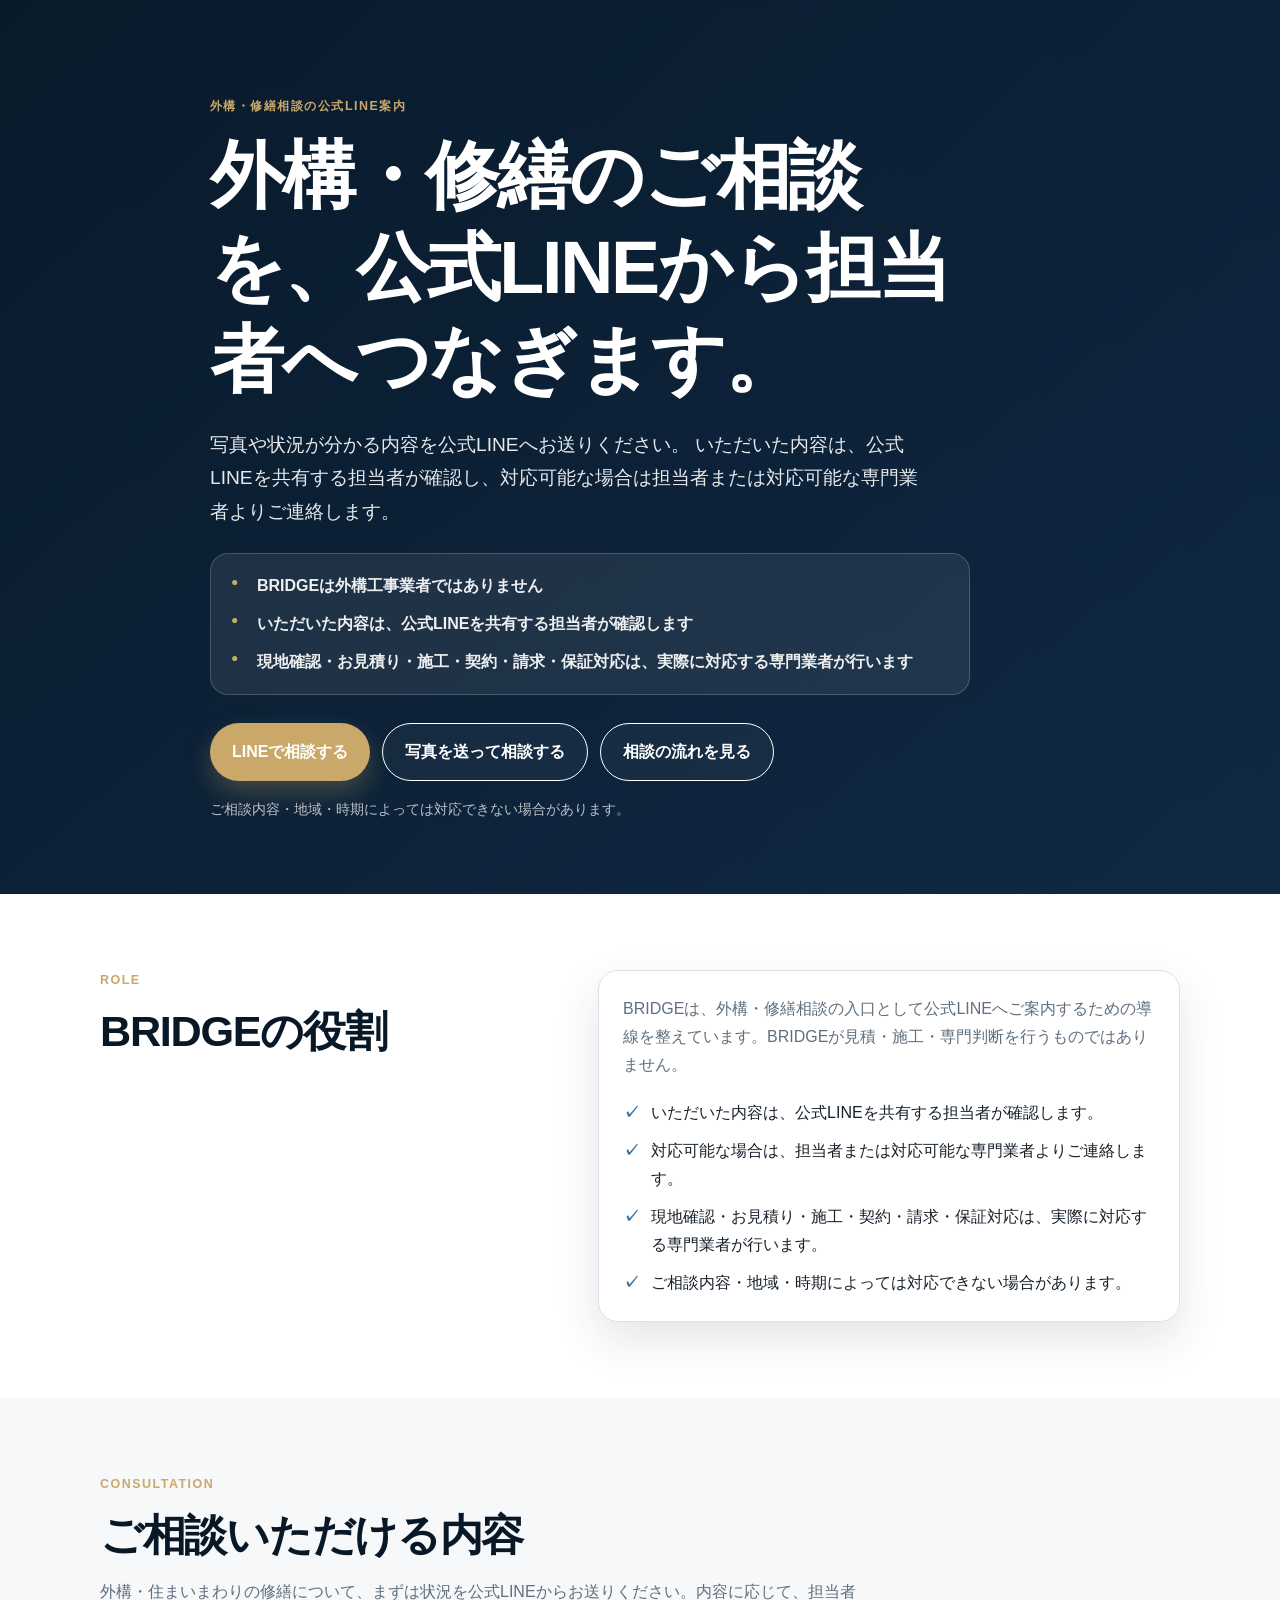
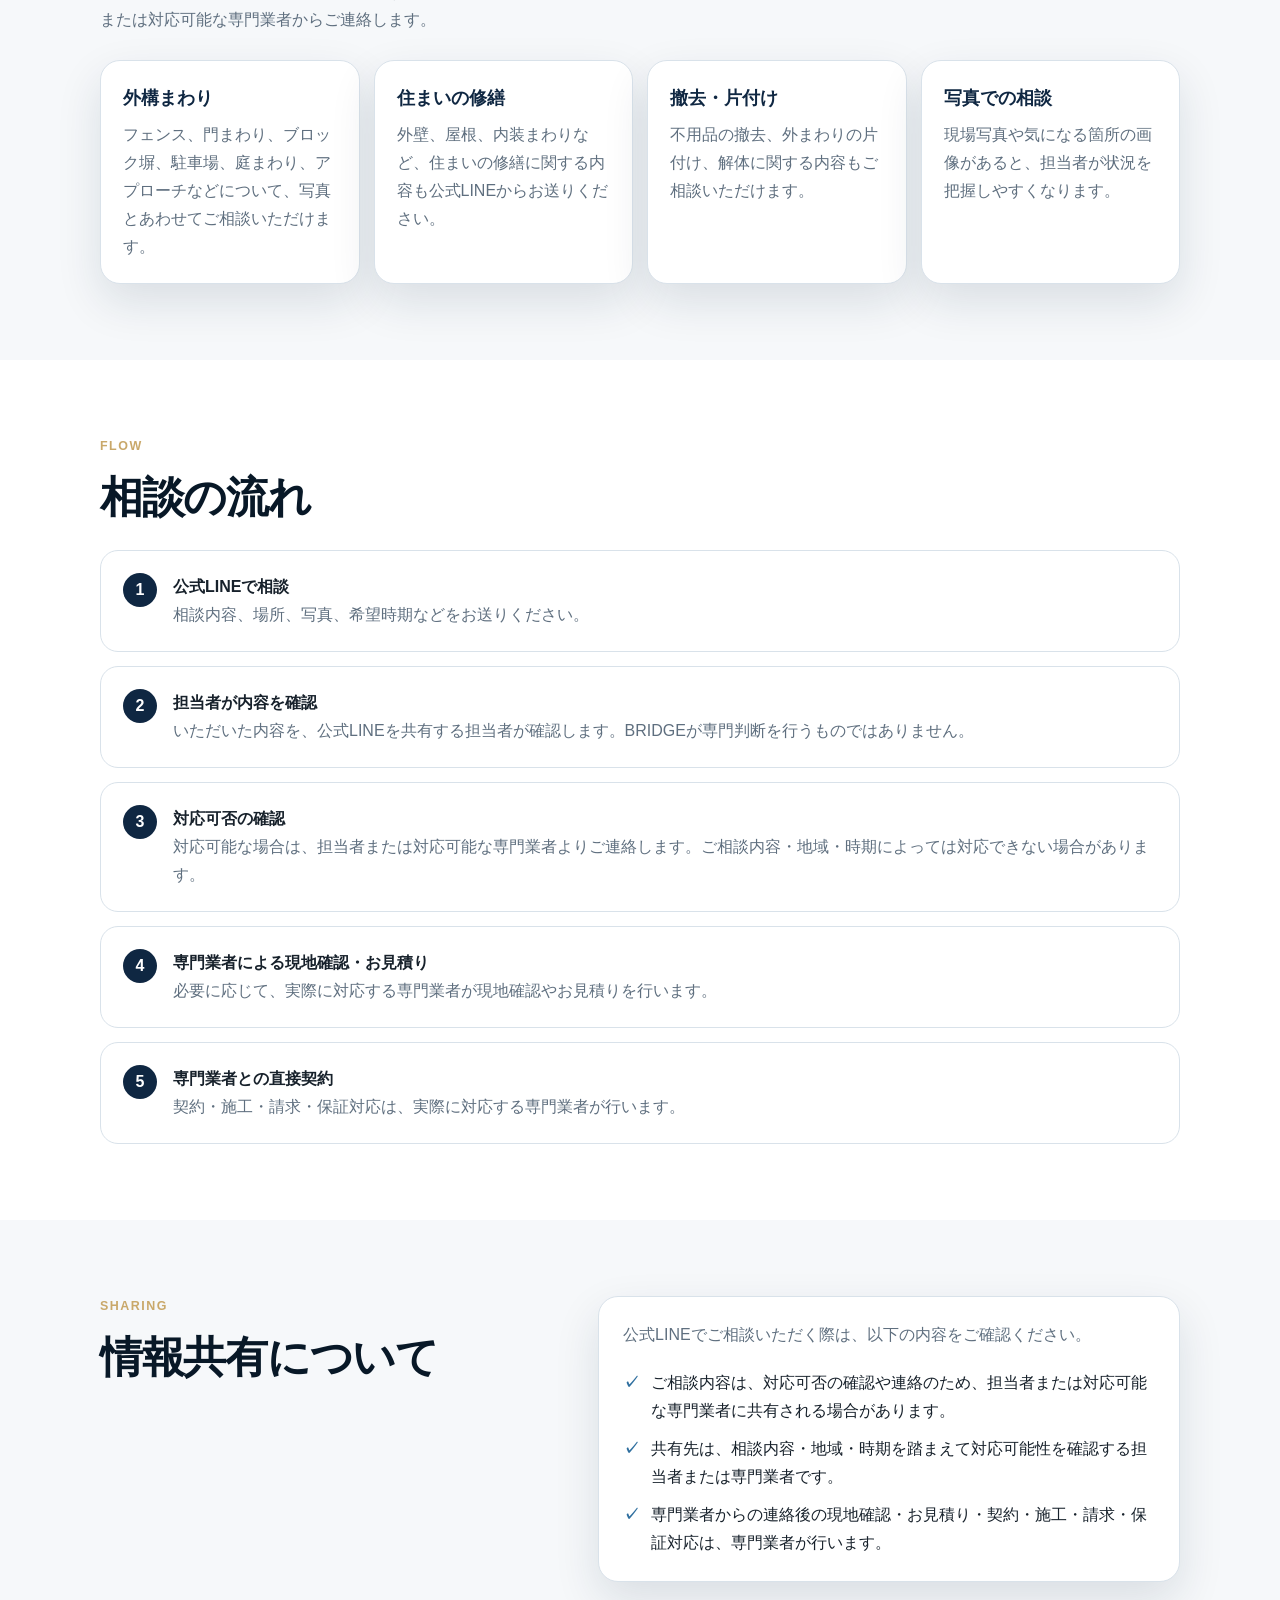
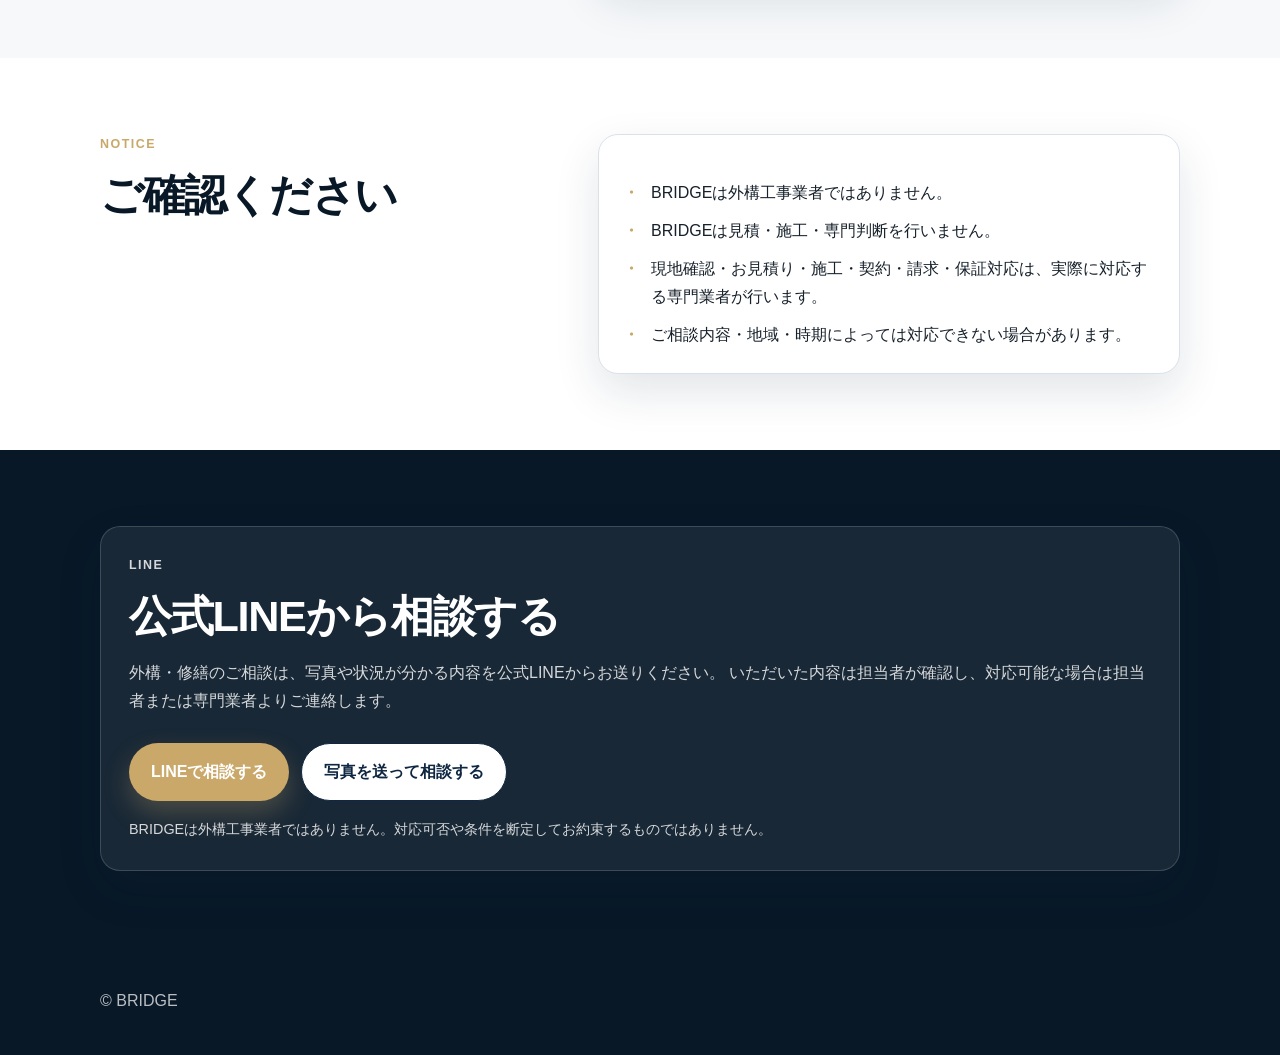
==== products/estimate-front/index.html @ c2fad762 "Revise estimate front LP copy for LINE handoff" ====
<!doctype html>
<html lang="ja">
  <head>
    <meta charset="UTF-8" />
    <meta name="viewport" content="width=device-width, initial-scale=1.0" />
    <title>BRIDGE 外構・修繕相談 公式LINE案内</title>
    <meta
      name="description"
      content="株式会社BRIDGEの外構・修繕相談の公式LINE案内ページ。BRIDGEは外構工事業者ではなく、いただいた内容は公式LINEを共有する担当者が確認し、対応可能な場合は担当者または専門業者よりご連絡します。"
    />
    <link rel="stylesheet" href="./style.css" />
  </head>
  <body class="ef-page">
    <header class="ef-hero" id="top">
      <div class="ef-container ef-hero__inner">
        <p class="ef-eyebrow">外構・修繕相談の公式LINE案内</p>
        <h1>外構・修繕のご相談を、公式LINEから担当者へつなぎます。</h1>
        <p class="ef-lead">
          写真や状況が分かる内容を公式LINEへお送りください。
          いただいた内容は、公式LINEを共有する担当者が確認し、対応可能な場合は担当者または対応可能な専門業者よりご連絡します。
        </p>
        <ul class="ef-hero-list" aria-label="外構・修繕相談のご案内">
          <li>BRIDGEは外構工事業者ではありません</li>
          <li>いただいた内容は、公式LINEを共有する担当者が確認します</li>
          <li>現地確認・お見積り・施工・契約・請求・保証対応は、実際に対応する専門業者が行います</li>
        </ul>
        <div class="ef-actions">
          <a
            class="ef-button ef-button--primary"
            href="https://lin.ee/7N4lIHF"
            target="_blank"
            rel="noopener"
          >
            LINEで相談する
          </a>
          <a
            class="ef-button ef-button--ghost"
            href="https://lin.ee/7N4lIHF"
            target="_blank"
            rel="noopener"
          >
            写真を送って相談する
          </a>
          <a class="ef-button ef-button--ghost" href="#flow">相談の流れを見る</a>
        </div>
        <p class="ef-note">ご相談内容・地域・時期によっては対応できない場合があります。</p>
      </div>
    </header>

    <main>
      <section class="ef-section" id="role">
        <div class="ef-container ef-split">
          <div>
            <p class="ef-section-label">ROLE</p>
            <h2>BRIDGEの役割</h2>
          </div>
          <div class="ef-panel">
            <p>BRIDGEは、外構・修繕相談の入口として公式LINEへご案内するための導線を整えています。BRIDGEが見積・施工・専門判断を行うものではありません。</p>
            <ul class="ef-check-list">
              <li>いただいた内容は、公式LINEを共有する担当者が確認します。</li>
              <li>対応可能な場合は、担当者または対応可能な専門業者よりご連絡します。</li>
              <li>現地確認・お見積り・施工・契約・請求・保証対応は、実際に対応する専門業者が行います。</li>
              <li>ご相談内容・地域・時期によっては対応できない場合があります。</li>
            </ul>
          </div>
        </div>
      </section>

      <section class="ef-section ef-section--issue" id="consultation">
        <div class="ef-container">
          <p class="ef-section-label">CONSULTATION</p>
          <h2>ご相談いただける内容</h2>
          <p class="ef-section-lead">外構・住まいまわりの修繕について、まずは状況を公式LINEからお送りください。内容に応じて、担当者または対応可能な専門業者からご連絡します。</p>
          <div class="ef-card-grid ef-card-grid--dense">
            <article class="ef-card">
              <h3>外構まわり</h3>
              <p>フェンス、門まわり、ブロック塀、駐車場、庭まわり、アプローチなどについて、写真とあわせてご相談いただけます。</p>
            </article>
            <article class="ef-card">
              <h3>住まいの修繕</h3>
              <p>外壁、屋根、内装まわりなど、住まいの修繕に関する内容も公式LINEからお送りください。</p>
            </article>
            <article class="ef-card">
              <h3>撤去・片付け</h3>
              <p>不用品の撤去、外まわりの片付け、解体に関する内容もご相談いただけます。</p>
            </article>
            <article class="ef-card">
              <h3>写真での相談</h3>
              <p>現場写真や気になる箇所の画像があると、担当者が状況を把握しやすくなります。</p>
            </article>
          </div>
        </div>
      </section>

      <section class="ef-section" id="flow">
        <div class="ef-container">
          <p class="ef-section-label">FLOW</p>
          <h2>相談の流れ</h2>
          <ol class="ef-steps">
            <li>
              <strong>公式LINEで相談</strong>
              <span>相談内容、場所、写真、希望時期などをお送りください。</span>
            </li>
            <li>
              <strong>担当者が内容を確認</strong>
              <span>いただいた内容を、公式LINEを共有する担当者が確認します。BRIDGEが専門判断を行うものではありません。</span>
            </li>
            <li>
              <strong>対応可否の確認</strong>
              <span>対応可能な場合は、担当者または対応可能な専門業者よりご連絡します。ご相談内容・地域・時期によっては対応できない場合があります。</span>
            </li>
            <li>
              <strong>専門業者による現地確認・お見積り</strong>
              <span>必要に応じて、実際に対応する専門業者が現地確認やお見積りを行います。</span>
            </li>
            <li>
              <strong>専門業者との直接契約</strong>
              <span>契約・施工・請求・保証対応は、実際に対応する専門業者が行います。</span>
            </li>
          </ol>
        </div>
      </section>

      <section class="ef-section ef-section--muted" id="consent">
        <div class="ef-container ef-split">
          <div>
            <p class="ef-section-label">SHARING</p>
            <h2>情報共有について</h2>
          </div>
          <div class="ef-panel">
            <p>公式LINEでご相談いただく際は、以下の内容をご確認ください。</p>
            <ul class="ef-check-list">
              <li>ご相談内容は、対応可否の確認や連絡のため、担当者または対応可能な専門業者に共有される場合があります。</li>
              <li>共有先は、相談内容・地域・時期を踏まえて対応可能性を確認する担当者または専門業者です。</li>
              <li>専門業者からの連絡後の現地確認・お見積り・契約・施工・請求・保証対応は、専門業者が行います。</li>
            </ul>
          </div>
        </div>
      </section>

      <section class="ef-section" id="notice">
        <div class="ef-container ef-split">
          <div>
            <p class="ef-section-label">NOTICE</p>
            <h2>ご確認ください</h2>
          </div>
          <div class="ef-panel">
            <ul class="ef-check-list ef-check-list--plain">
              <li>BRIDGEは外構工事業者ではありません。</li>
              <li>BRIDGEは見積・施工・専門判断を行いません。</li>
              <li>現地確認・お見積り・施工・契約・請求・保証対応は、実際に対応する専門業者が行います。</li>
              <li>ご相談内容・地域・時期によっては対応できない場合があります。</li>
            </ul>
          </div>
        </div>
      </section>

      <section class="ef-section ef-section--cta" id="line">
        <div class="ef-container ef-cta-box">
          <p class="ef-section-label">LINE</p>
          <h2>公式LINEから相談する</h2>
          <p>
            外構・修繕のご相談は、写真や状況が分かる内容を公式LINEからお送りください。
            いただいた内容は担当者が確認し、対応可能な場合は担当者または専門業者よりご連絡します。
          </p>
          <div class="ef-actions">
            <a
              class="ef-button ef-button--primary"
              href="https://lin.ee/7N4lIHF"
              target="_blank"
              rel="noopener"
            >
              LINEで相談する
            </a>
            <a
              class="ef-button ef-button--ghost"
              href="https://lin.ee/7N4lIHF"
              target="_blank"
              rel="noopener"
            >
              写真を送って相談する
            </a>
          </div>
          <p class="ef-note">BRIDGEは外構工事業者ではありません。対応可否や条件を断定してお約束するものではありません。</p>
        </div>
      </section>
    </main>

    <footer class="ef-footer">
      <div class="ef-container">
        <p>© BRIDGE</p>
      </div>
    </footer>
  </body>
</html>
---- products/estimate-front/style.css ----
:root {
  --ef-navy: #0f2742;
  --ef-navy-deep: #081827;
  --ef-blue: #2f6f9f;
  --ef-sand: #c9a86a;
  --ef-white: #ffffff;
  --ef-gray-50: #f6f8fa;
  --ef-gray-100: #eef2f5;
  --ef-gray-600: #5f6f7f;
  --ef-gray-900: #17212b;
  --ef-border: #d9e2ea;
  --ef-shadow: 0 18px 45px rgba(15, 39, 66, 0.12);
}

* {
  box-sizing: border-box;
}

body.ef-page {
  margin: 0;
  background: var(--ef-white);
  color: var(--ef-gray-900);
  font-family: -apple-system, BlinkMacSystemFont, "Segoe UI", "Noto Sans JP", sans-serif;
  line-height: 1.75;
}

.ef-page a {
  color: inherit;
}

.ef-container {
  width: min(100% - 32px, 1080px);
  margin: 0 auto;
}

.ef-hero {
  background:
    linear-gradient(135deg, rgba(8, 24, 39, 0.92), rgba(15, 39, 66, 0.82)),
    linear-gradient(45deg, #17385a, #0f2742);
  color: var(--ef-white);
  padding: 64px 0 48px;
}

.ef-hero__inner {
  max-width: 860px;
}

.ef-eyebrow,
.ef-section-label {
  margin: 0 0 12px;
  color: var(--ef-sand);
  font-size: 0.78rem;
  font-weight: 800;
  letter-spacing: 0.12em;
  text-transform: uppercase;
}

.ef-hero h1,
.ef-section h2 {
  margin: 0;
  line-height: 1.25;
  letter-spacing: -0.03em;
}

.ef-hero h1 {
  max-width: 760px;
  font-size: clamp(2rem, 10vw, 4.6rem);
}

.ef-lead {
  max-width: 720px;
  margin: 22px 0 0;
  color: rgba(255, 255, 255, 0.9);
  font-size: clamp(1rem, 4vw, 1.2rem);
}

.ef-actions {
  display: flex;
  flex-direction: column;
  gap: 12px;
  margin-top: 28px;
}

.ef-button {
  display: inline-flex;
  align-items: center;
  justify-content: center;
  min-height: 52px;
  padding: 14px 22px;
  border-radius: 999px;
  font-weight: 800;
  text-decoration: none;
  transition: transform 0.2s ease, box-shadow 0.2s ease, background 0.2s ease;
}

.ef-button:hover {
  transform: translateY(-1px);
}

.ef-button--primary {
  background: var(--ef-sand);
  color: var(--ef-navy-deep);
  box-shadow: 0 12px 26px rgba(201, 168, 106, 0.28);
}

.ef-button--ghost {
  border: 1px solid currentColor;
  background: rgba(255, 255, 255, 0.04);
  color: var(--ef-white);
}

.ef-section .ef-button--ghost,
.ef-contact .ef-button--ghost {
  color: var(--ef-navy);
  background: var(--ef-white);
}

.ef-note {
  margin: 16px 0 0;
  color: var(--ef-gray-600);
  font-size: 0.9rem;
}

.ef-hero .ef-note {
  color: rgba(255, 255, 255, 0.72);
}

.ef-section {
  padding: 56px 0;
}

.ef-section--muted,
.ef-section--issue {
  background: var(--ef-gray-50);
}

.ef-section h2 {
  color: var(--ef-navy-deep);
  font-size: clamp(1.65rem, 7vw, 2.7rem);
}

.ef-card-grid,
.ef-feature-grid {
  display: grid;
  grid-template-columns: 1fr;
  gap: 14px;
  margin-top: 26px;
}

.ef-card,
.ef-feature,
.ef-panel,
.ef-cta-box,
.ef-contact {
  border: 1px solid var(--ef-border);
  border-radius: 20px;
  background: var(--ef-white);
  box-shadow: var(--ef-shadow);
}

.ef-card,
.ef-feature {
  padding: 22px;
}

.ef-card h3,
.ef-feature h3 {
  margin: 0 0 8px;
  color: var(--ef-navy);
  font-size: 1.1rem;
}

.ef-card p,
.ef-feature p,
.ef-panel p {
  margin: 0;
  color: var(--ef-gray-600);
}

.ef-split {
  display: grid;
  grid-template-columns: 1fr;
  gap: 22px;
}

.ef-panel {
  padding: 24px;
}

.ef-check-list {
  display: grid;
  gap: 10px;
  margin: 20px 0 0;
  padding: 0;
  list-style: none;
}

.ef-check-list li {
  position: relative;
  padding-left: 28px;
}

.ef-check-list li::before {
  position: absolute;
  left: 0;
  color: var(--ef-blue);
  content: "✓";
  font-weight: 900;
}

.ef-check-list--plain li::before {
  color: var(--ef-sand);
  content: "・";
}

.ef-feature span {
  display: inline-flex;
  align-items: center;
  justify-content: center;
  width: 44px;
  height: 44px;
  margin-bottom: 16px;
  border-radius: 50%;
  background: var(--ef-navy);
  color: var(--ef-white);
  font-weight: 900;
}

.ef-price-table {
  display: grid;
  gap: 10px;
  margin-top: 26px;
}

.ef-price-row {
  display: grid;
  grid-template-columns: 1fr;
  gap: 6px;
  padding: 18px;
  border: 1px solid var(--ef-border);
  border-radius: 16px;
  background: var(--ef-white);
}

.ef-price-row--head {
  display: none;
}

.ef-price-row strong {
  color: var(--ef-navy);
  font-size: 1.15rem;
}

.ef-steps {
  display: grid;
  gap: 14px;
  margin: 26px 0 0;
  padding: 0;
  list-style: none;
  counter-reset: step;
}

.ef-steps li {
  position: relative;
  padding: 22px 22px 22px 72px;
  border: 1px solid var(--ef-border);
  border-radius: 18px;
  background: var(--ef-white);
}

.ef-steps li::before {
  position: absolute;
  top: 22px;
  left: 22px;
  display: inline-flex;
  align-items: center;
  justify-content: center;
  width: 34px;
  height: 34px;
  border-radius: 50%;
  background: var(--ef-navy);
  color: var(--ef-white);
  content: counter(step);
  counter-increment: step;
  font-weight: 900;
}

.ef-steps strong,
.ef-steps span {
  display: block;
}

.ef-steps span {
  color: var(--ef-gray-600);
}

.ef-faq {
  margin-top: 12px;
  padding: 18px;
  border: 1px solid var(--ef-border);
  border-radius: 16px;
  background: var(--ef-white);
}

.ef-faq summary {
  color: var(--ef-navy);
  cursor: pointer;
  font-weight: 800;
}

.ef-faq p {
  margin: 12px 0 0;
  color: var(--ef-gray-600);
}

.ef-section--cta {
  background: var(--ef-navy-deep);
  color: var(--ef-white);
}

.ef-section--cta h2 {
  color: var(--ef-white);
}

.ef-cta-box,
.ef-contact {
  padding: 28px;
}

.ef-cta-box {
  border-color: rgba(255, 255, 255, 0.16);
  background: rgba(255, 255, 255, 0.07);
}

.ef-cta-box p {
  color: rgba(255, 255, 255, 0.82);
}

.ef-apply-list {
  display: grid;
  gap: 8px;
  margin: 20px 0 24px;
  padding-left: 1.2em;
  color: rgba(255, 255, 255, 0.9);
}

.ef-apply-list li::marker {
  color: var(--ef-sand);
}

.ef-contact {
  text-align: center;
}

.ef-contact p {
  color: var(--ef-gray-600);
}

.ef-footer {
  padding: 24px 0;
  background: var(--ef-navy-deep);
  color: rgba(255, 255, 255, 0.72);
}

@media (min-width: 720px) {
  .ef-hero {
    padding: 96px 0 72px;
  }

  .ef-actions {
    flex-direction: row;
  }

  .ef-card-grid,
  .ef-feature-grid {
    grid-template-columns: repeat(2, 1fr);
  }

  .ef-split {
    grid-template-columns: 0.9fr 1.1fr;
    align-items: start;
  }

  .ef-price-row {
    grid-template-columns: 1fr 1fr 1.6fr;
    align-items: center;
  }

  .ef-price-row--head {
    display: grid;
    background: var(--ef-navy);
    color: var(--ef-white);
    font-weight: 800;
  }
}

@media (min-width: 960px) {
  .ef-section {
    padding: 76px 0;
  }

  .ef-card-grid {
    grid-template-columns: repeat(4, 1fr);
  }

  .ef-feature-grid {
    grid-template-columns: repeat(3, 1fr);
  }
}

.ef-hero-list {
  display: grid;
  gap: 10px;
  max-width: 760px;
  margin: 24px 0 0;
  padding: 18px 20px;
  border: 1px solid rgba(255, 255, 255, 0.18);
  border-radius: 18px;
  background: rgba(255, 255, 255, 0.08);
  list-style: none;
}

.ef-hero-list li {
  position: relative;
  padding-left: 26px;
  color: rgba(255, 255, 255, 0.92);
  font-weight: 700;
}

.ef-hero-list li::before {
  position: absolute;
  left: 0;
  color: var(--ef-sand);
  content: "●";
  font-size: 0.76rem;
}

.ef-section-lead {
  max-width: 760px;
  margin: 16px 0 0;
  color: var(--ef-gray-600);
}

@media (min-width: 720px) {
  .ef-card-grid--dense {
    grid-template-columns: repeat(2, 1fr);
  }
}

@media (min-width: 960px) {
  .ef-card-grid--dense {
    grid-template-columns: repeat(4, 1fr);
  }

  .ef-feature-grid {
    grid-template-columns: repeat(4, 1fr);
  }
}
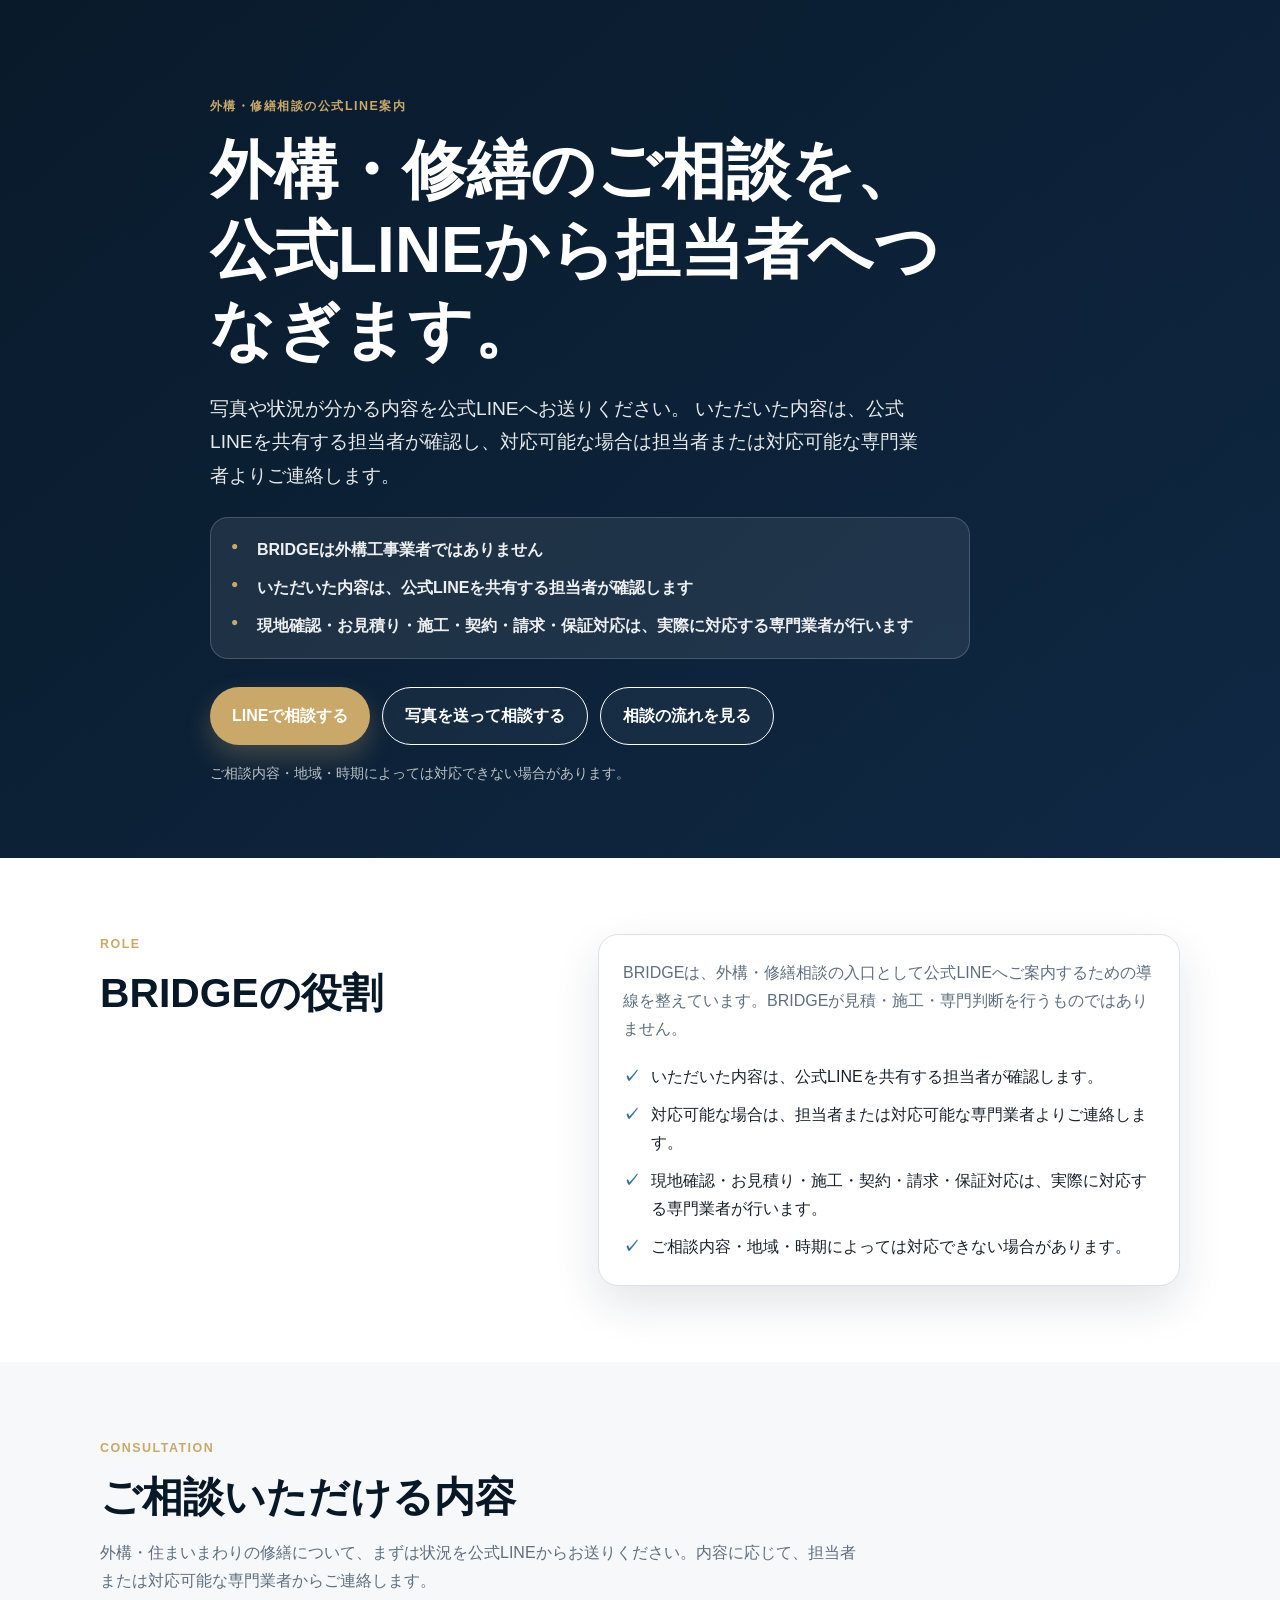
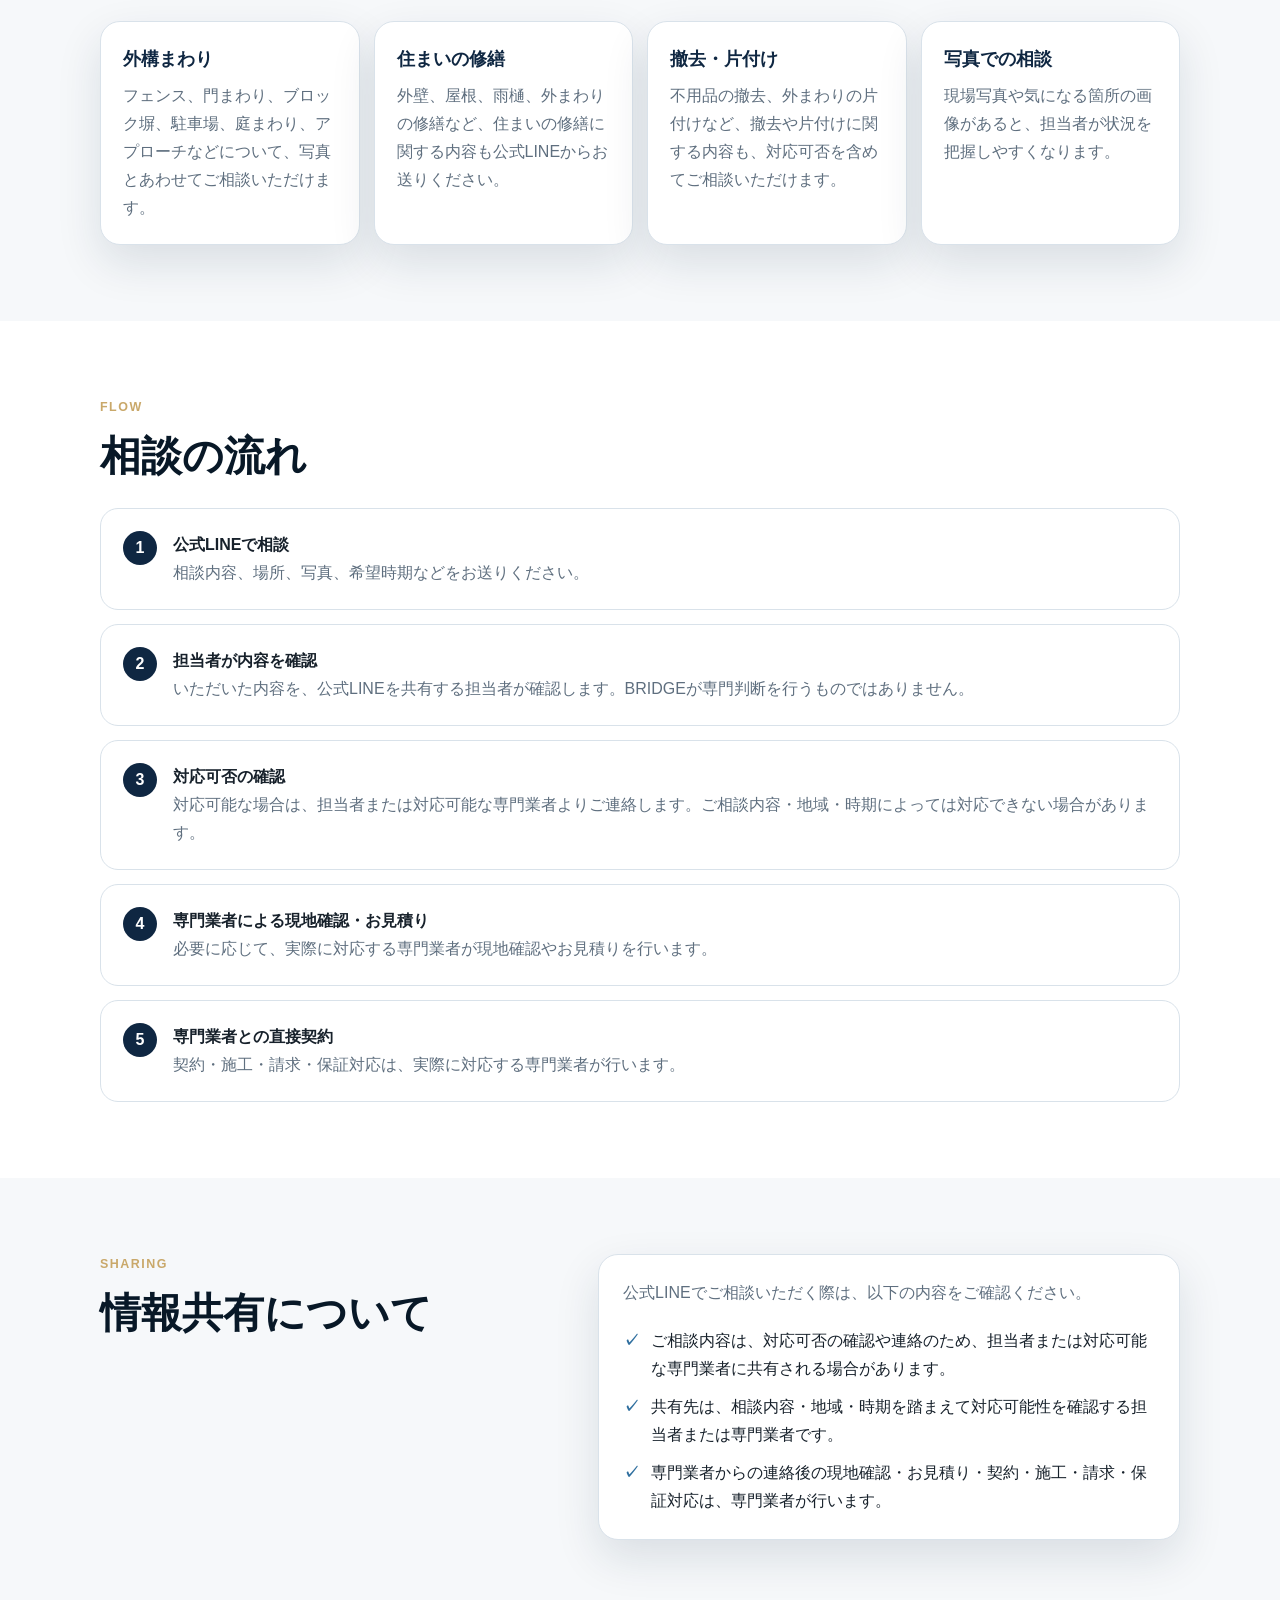
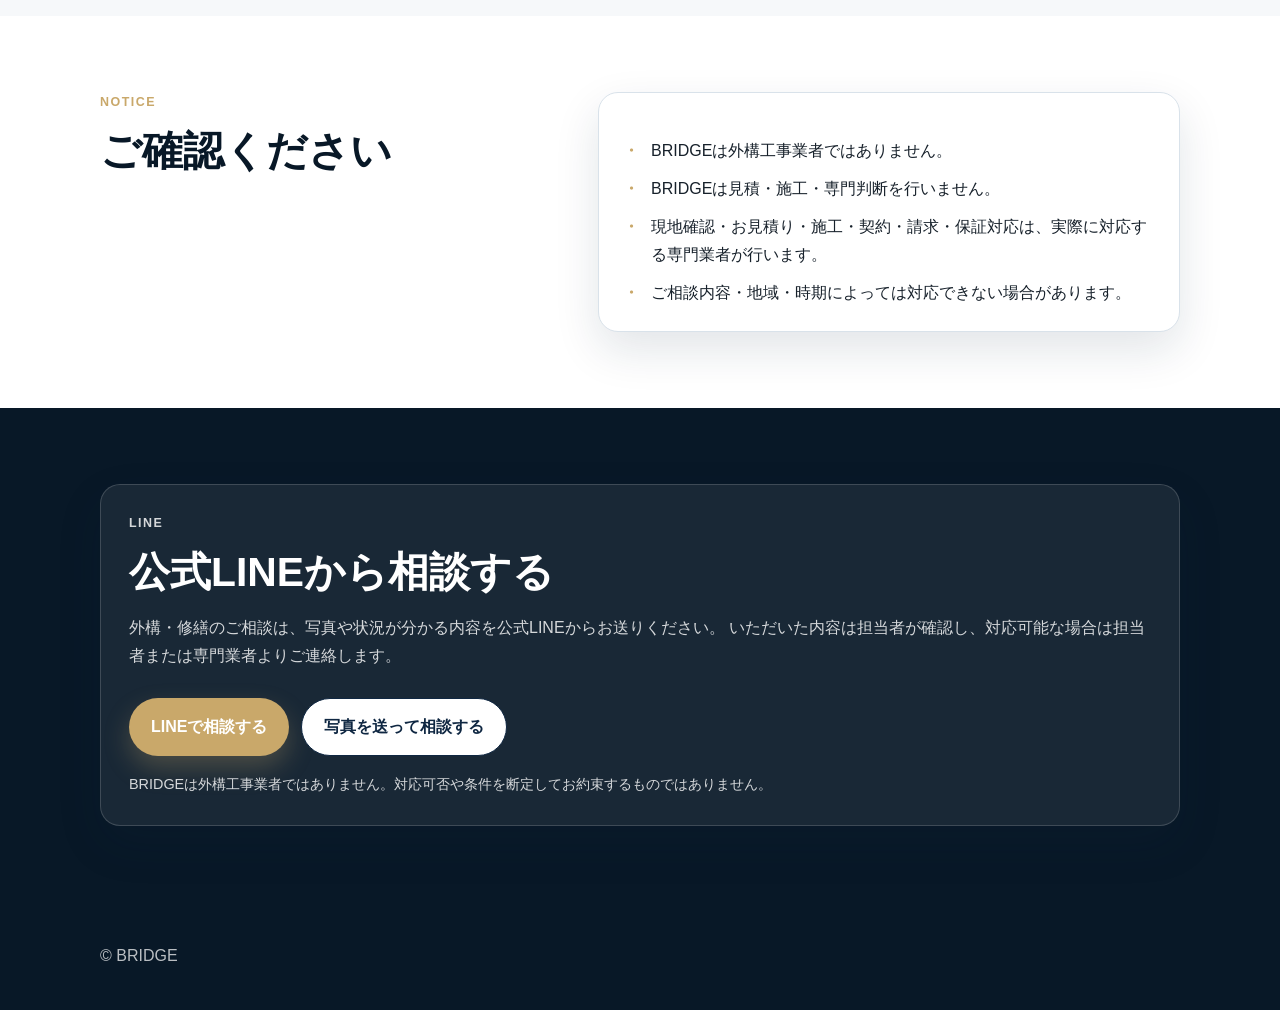
==== commit 9d6fb186: "Refine consultation scope copy" ====
--- a/products/estimate-front/index.html
+++ b/products/estimate-front/index.html
@@ -78,11 +78,11 @@
             </article>
             <article class="ef-card">
               <h3>住まいの修繕</h3>
-              <p>外壁、屋根、内装まわりなど、住まいの修繕に関する内容も公式LINEからお送りください。</p>
+              <p>外壁、屋根、雨樋、外まわりの修繕など、住まいの修繕に関する内容も公式LINEからお送りください。</p>
             </article>
             <article class="ef-card">
               <h3>撤去・片付け</h3>
-              <p>不用品の撤去、外まわりの片付け、解体に関する内容もご相談いただけます。</p>
+              <p>不用品の撤去、外まわりの片付けなど、撤去や片付けに関する内容も、対応可否を含めてご相談いただけます。</p>
             </article>
             <article class="ef-card">
               <h3>写真での相談</h3>
--- a/products/estimate-front/style.css
+++ b/products/estimate-front/style.css
@@ -59,19 +59,19 @@
 .ef-section h2 {
   margin: 0;
   line-height: 1.25;
-  letter-spacing: -0.03em;
+  letter-spacing: 0;
 }
 
 .ef-hero h1 {
   max-width: 760px;
-  font-size: clamp(2rem, 10vw, 4.6rem);
+  font-size: 2.35rem;
 }
 
 .ef-lead {
   max-width: 720px;
   margin: 22px 0 0;
   color: rgba(255, 255, 255, 0.9);
-  font-size: clamp(1rem, 4vw, 1.2rem);
+  font-size: 1rem;
 }
 
 .ef-actions {
@@ -136,7 +136,7 @@
 
 .ef-section h2 {
   color: var(--ef-navy-deep);
-  font-size: clamp(1.65rem, 7vw, 2.7rem);
+  font-size: 1.75rem;
 }
 
 .ef-card-grid,
@@ -367,8 +367,20 @@
     padding: 96px 0 72px;
   }
 
+  .ef-hero h1 {
+    font-size: 4rem;
+  }
+
+  .ef-lead {
+    font-size: 1.2rem;
+  }
+
   .ef-actions {
     flex-direction: row;
+  }
+
+  .ef-section h2 {
+    font-size: 2.55rem;
   }
 
   .ef-card-grid,
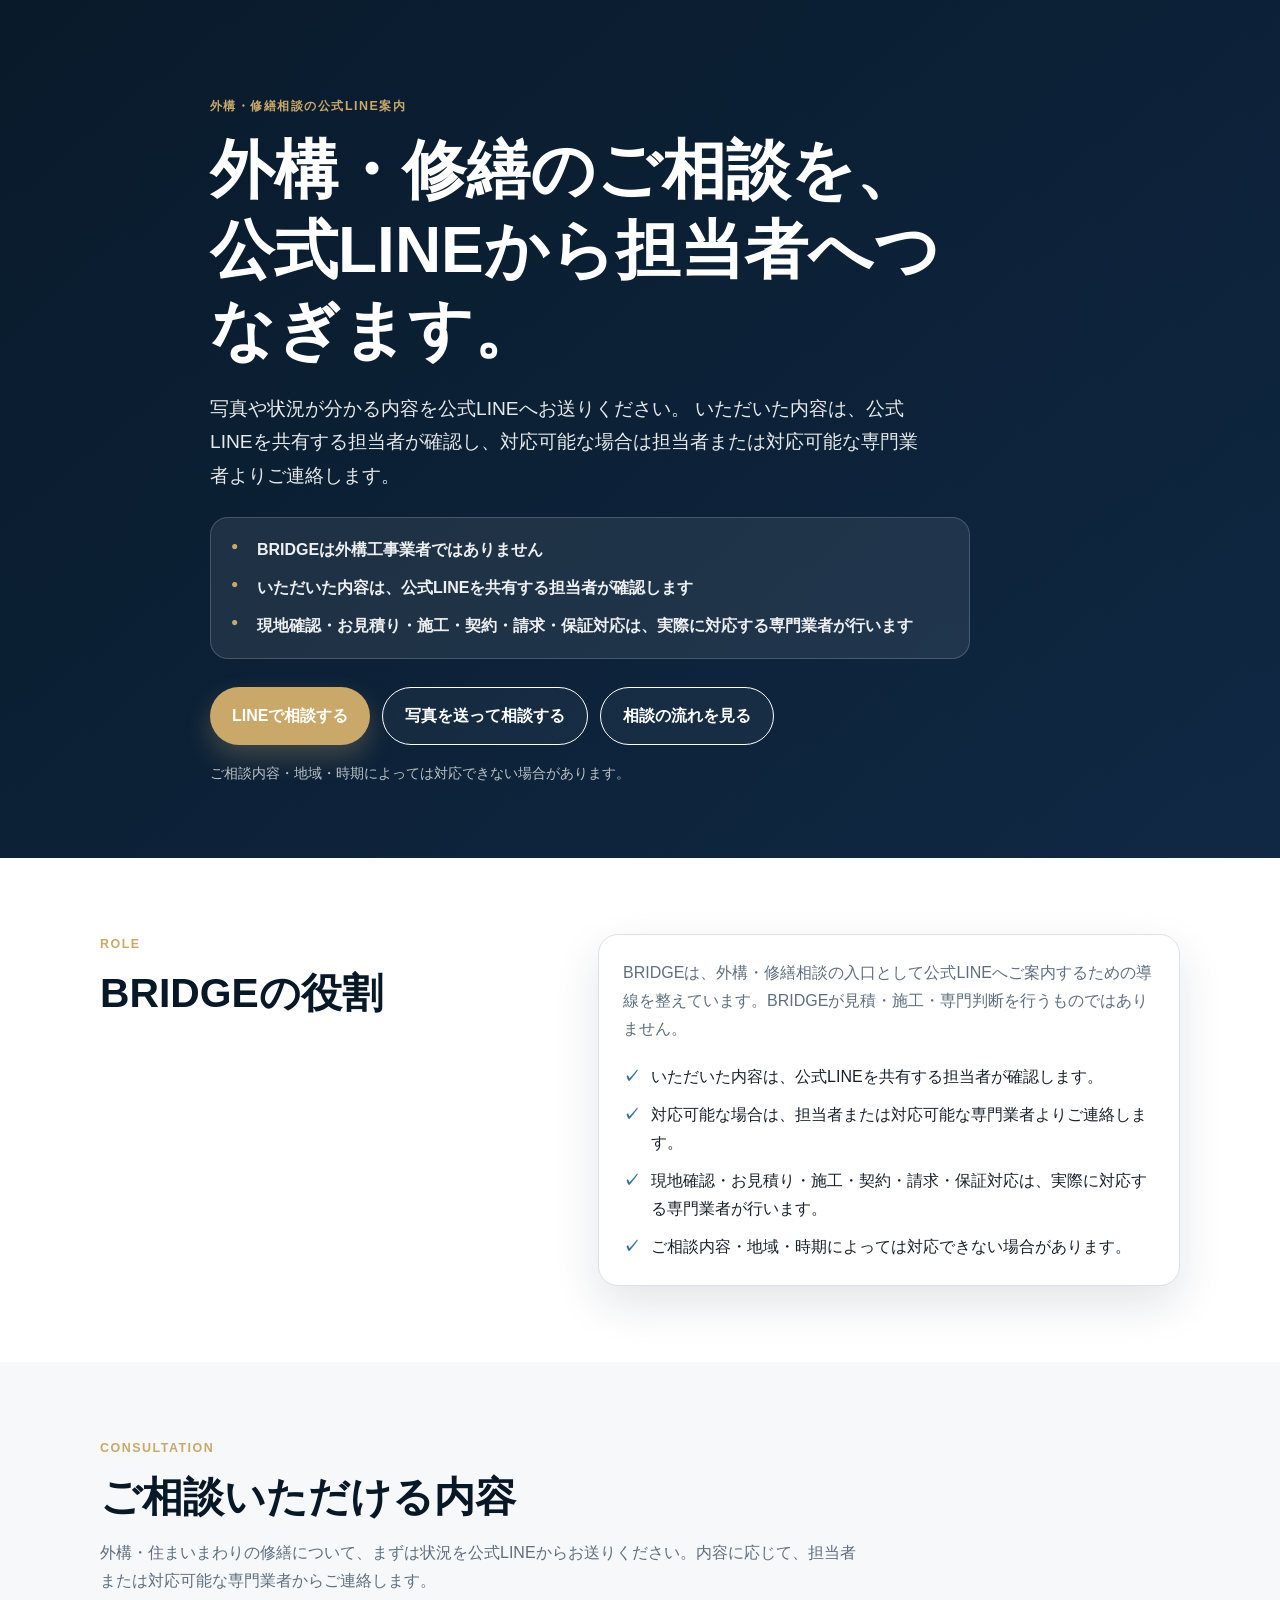
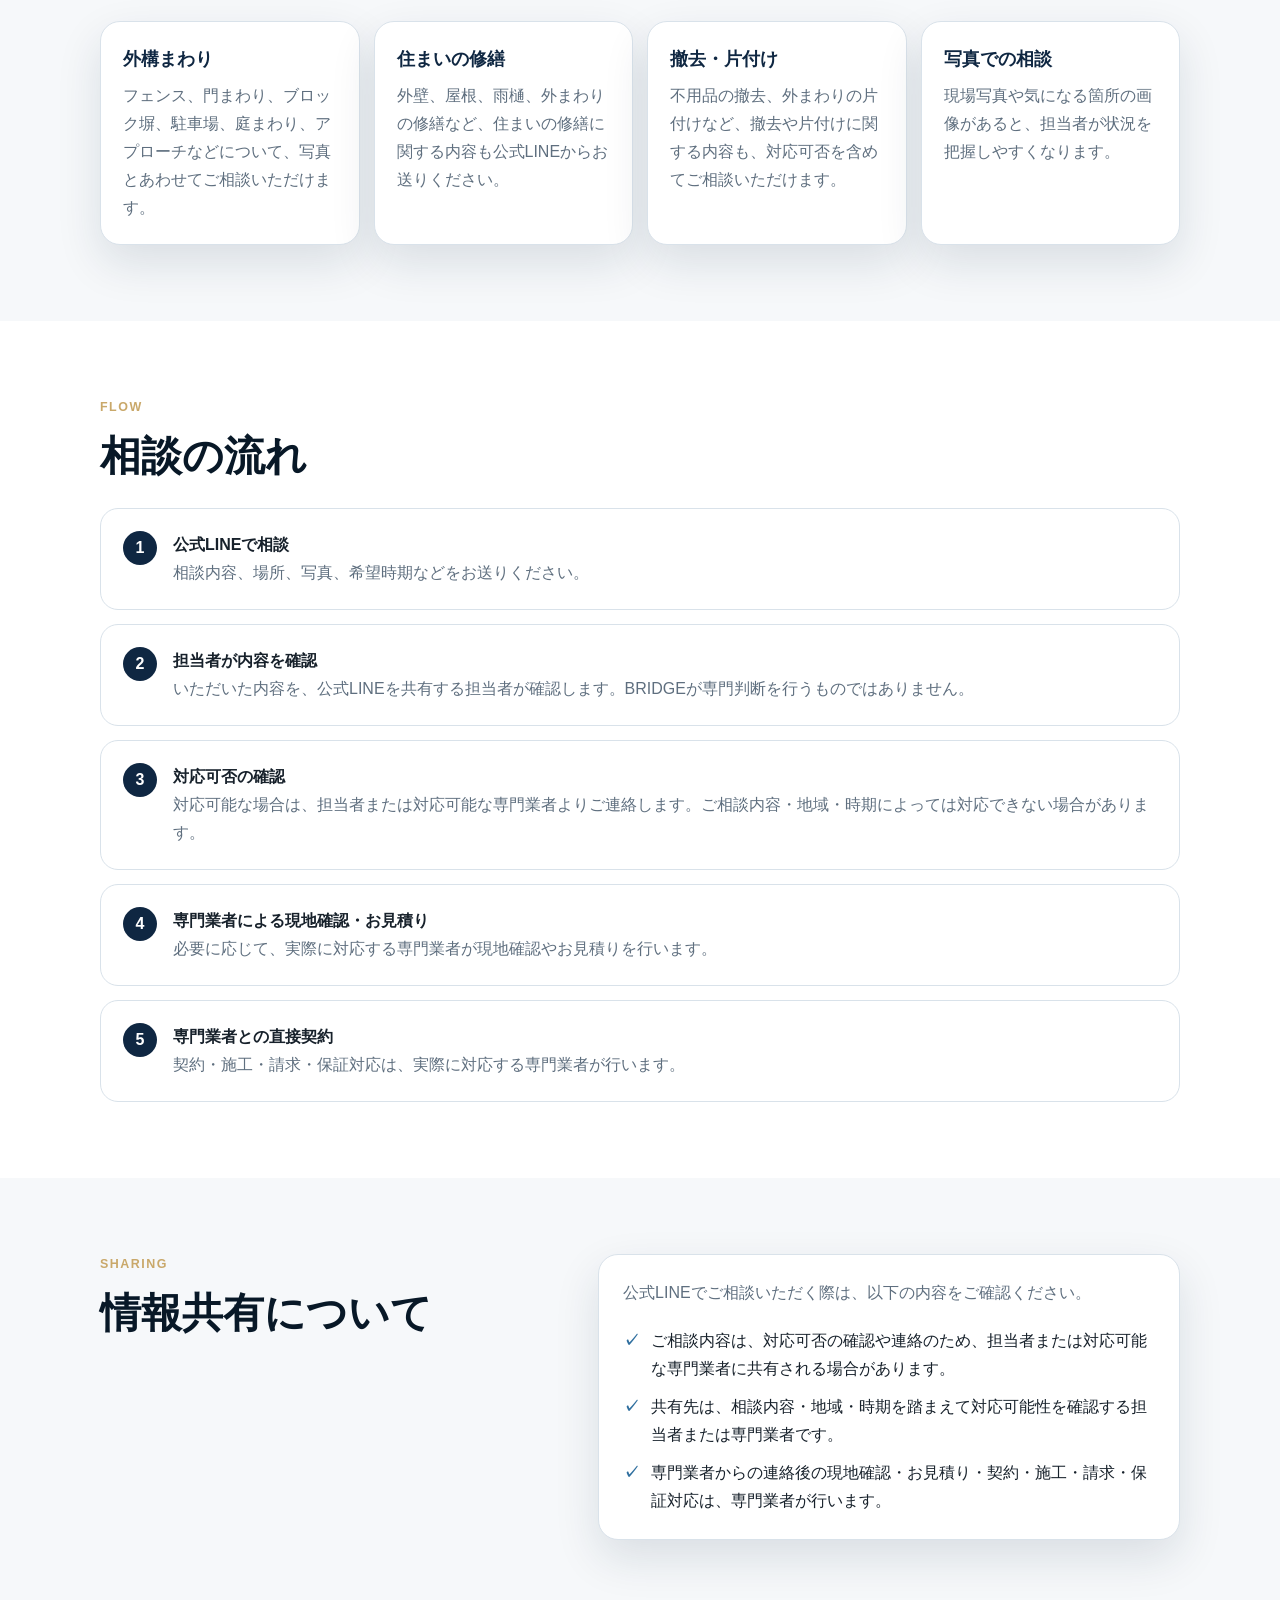
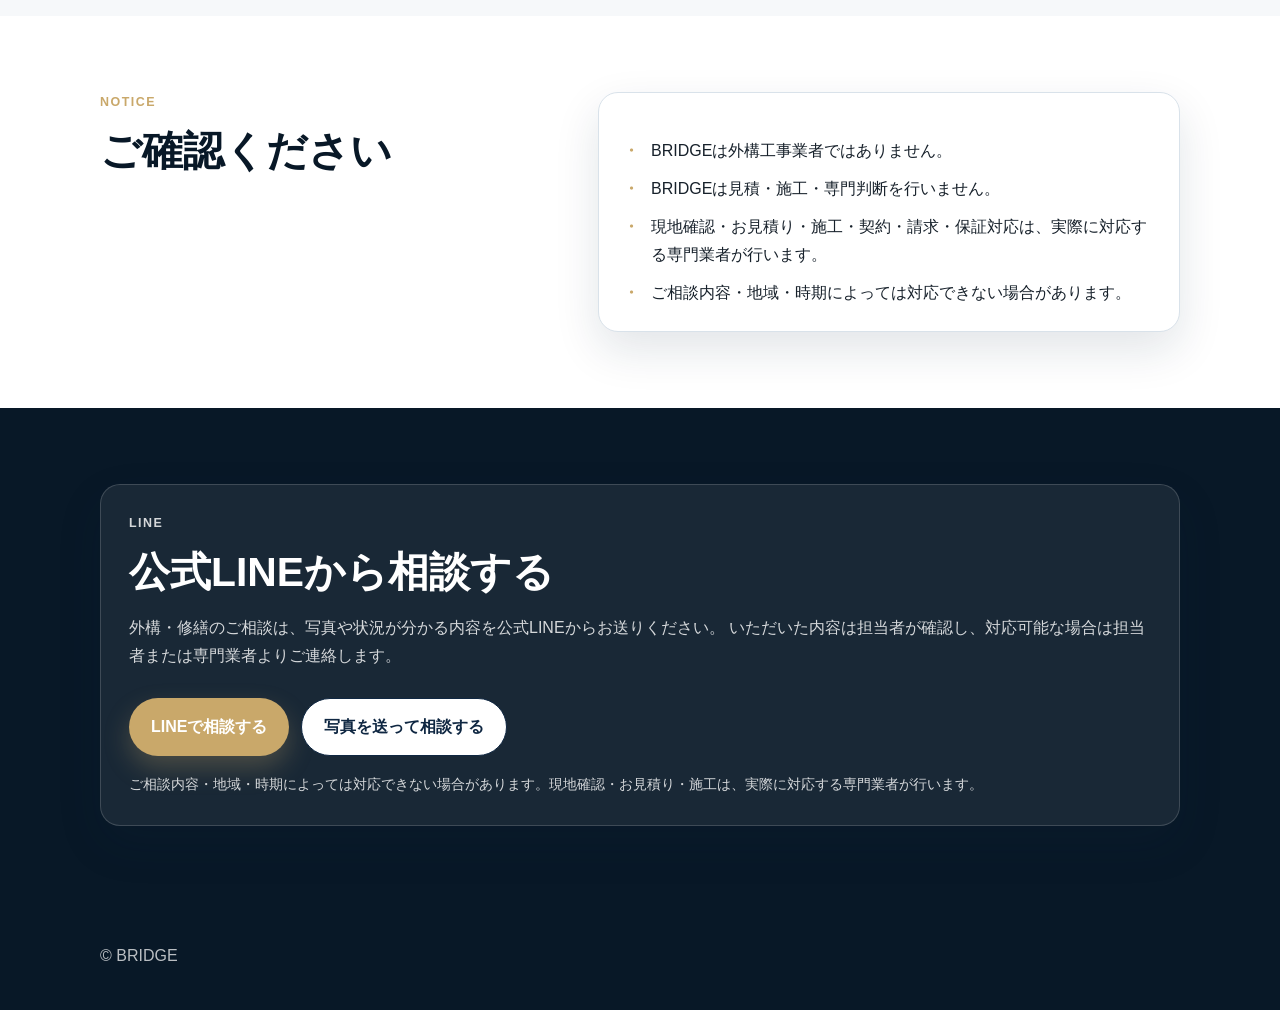
==== commit 5723d8bf: "Soften final CTA note copy" ====
--- a/products/estimate-front/index.html
+++ b/products/estimate-front/index.html
@@ -181,7 +181,7 @@
               写真を送って相談する
             </a>
           </div>
-          <p class="ef-note">BRIDGEは外構工事業者ではありません。対応可否や条件を断定してお約束するものではありません。</p>
+          <p class="ef-note">ご相談内容・地域・時期によっては対応できない場合があります。現地確認・お見積り・施工は、実際に対応する専門業者が行います。</p>
         </div>
       </section>
     </main>
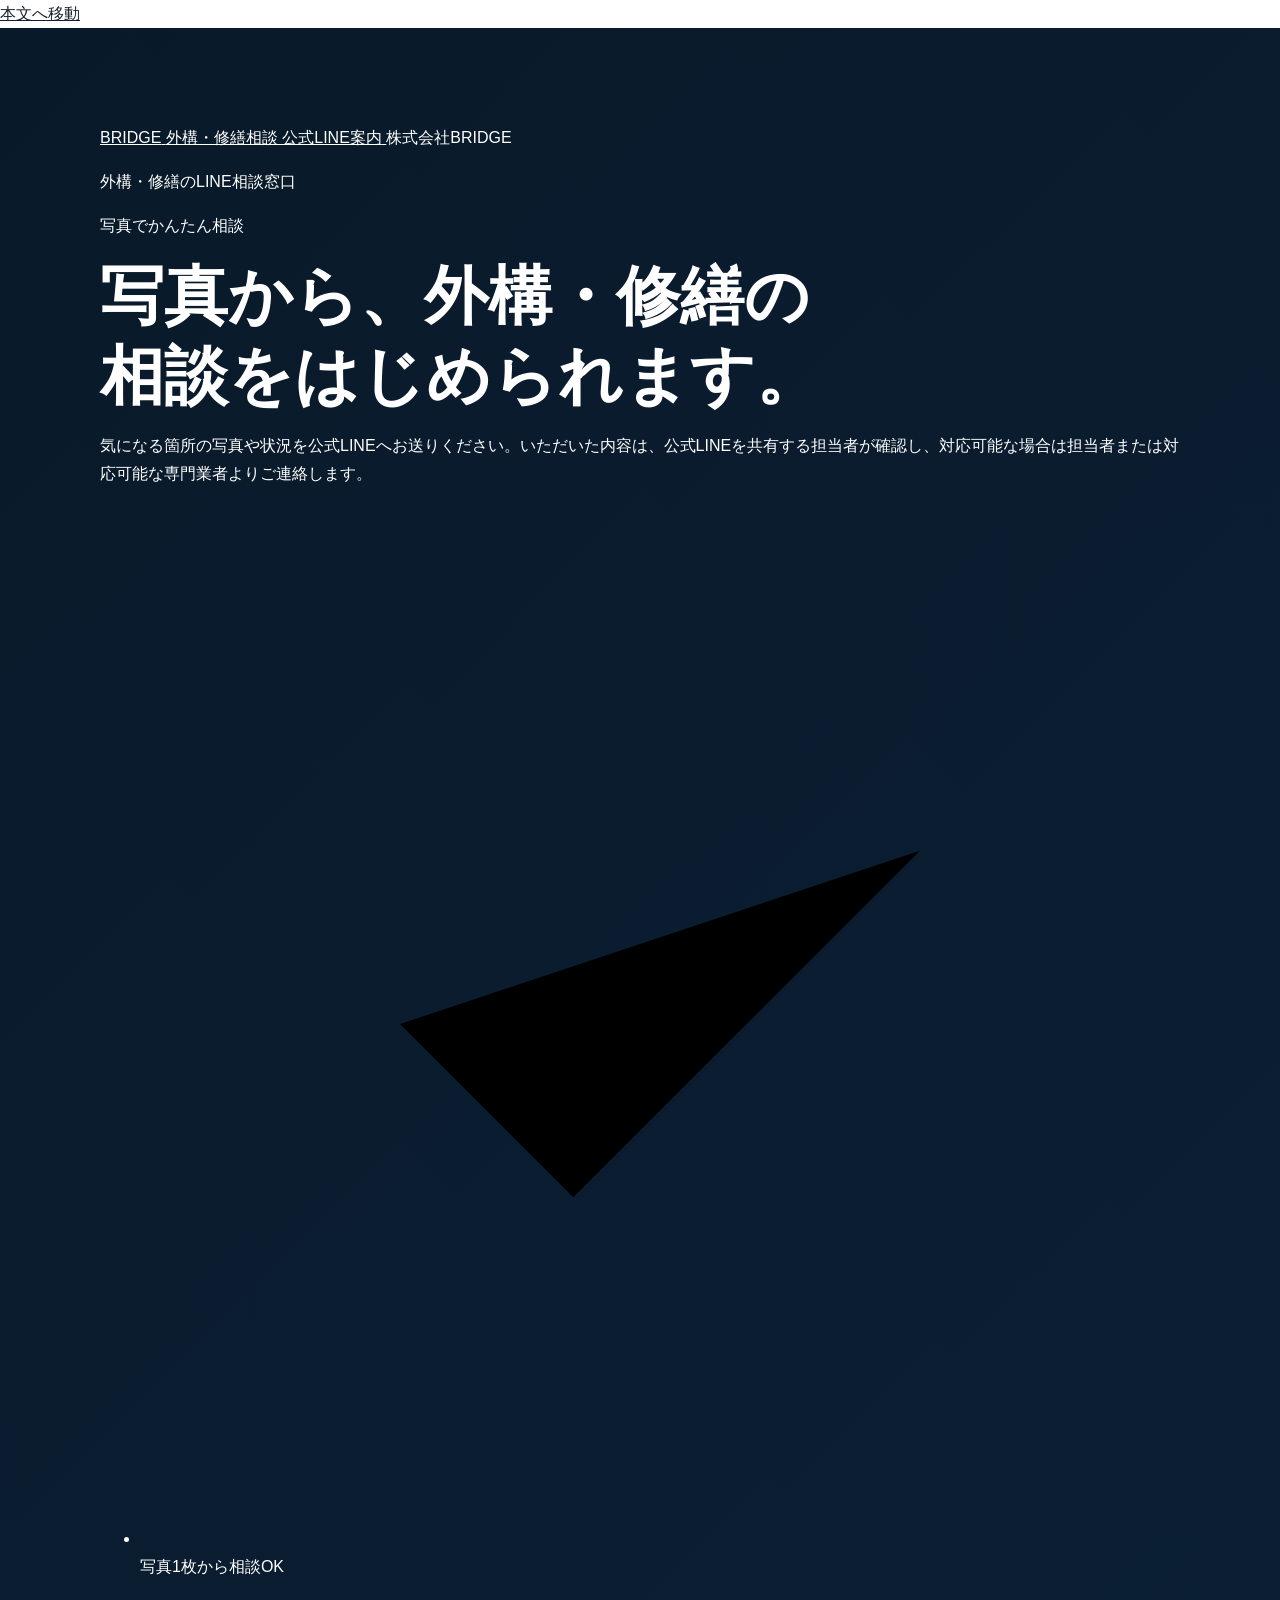
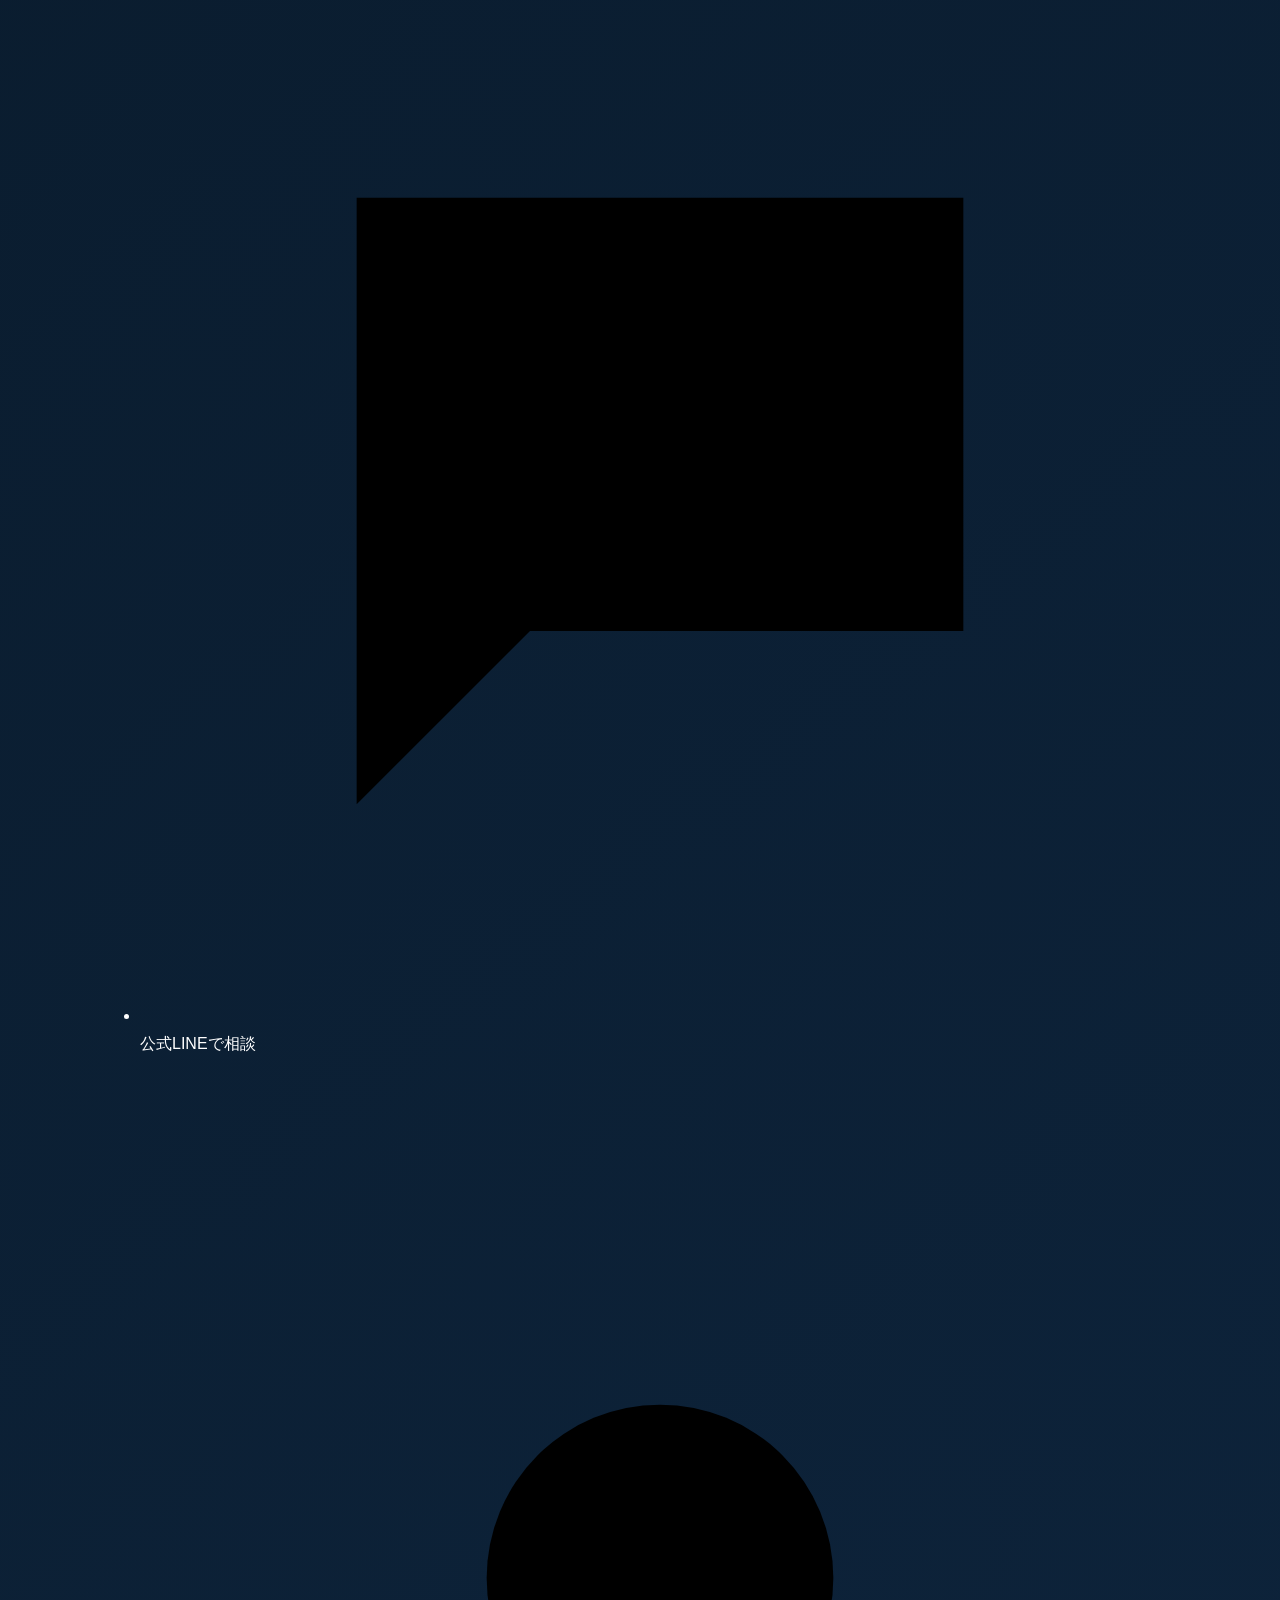
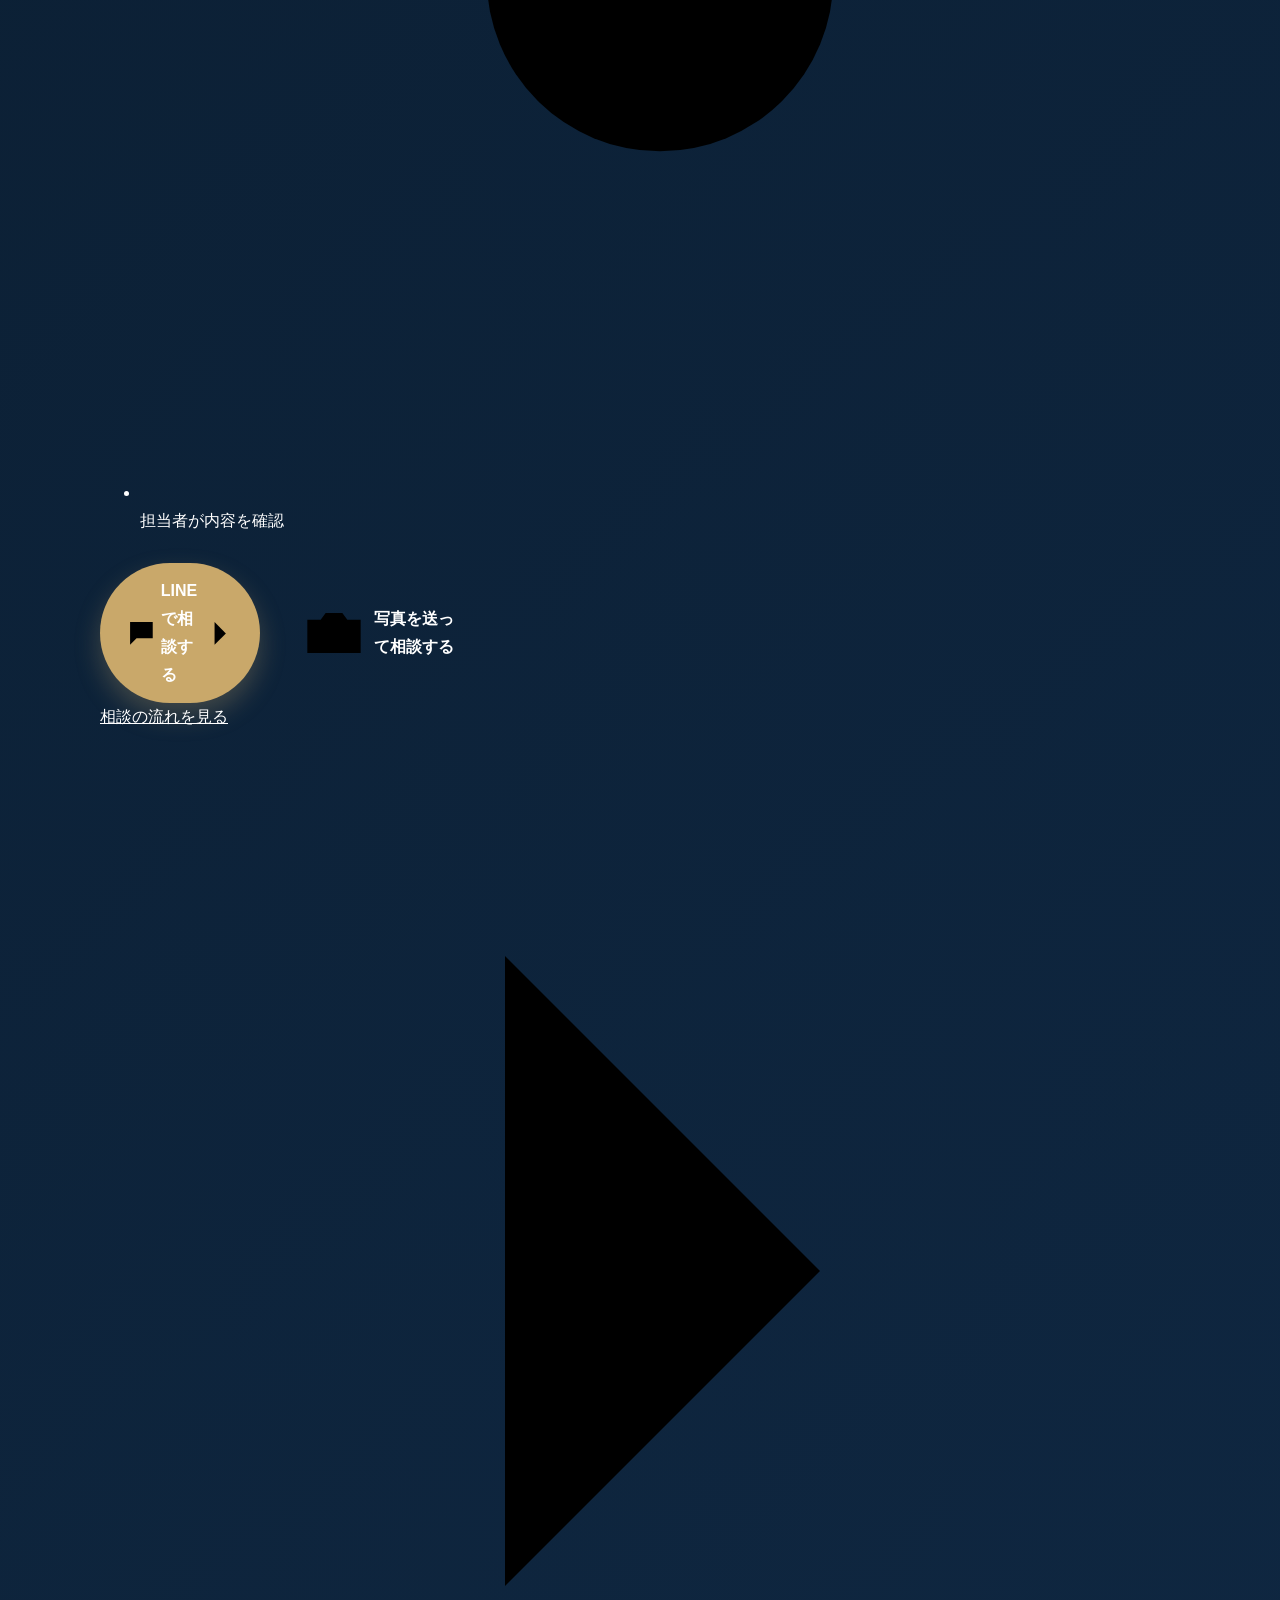
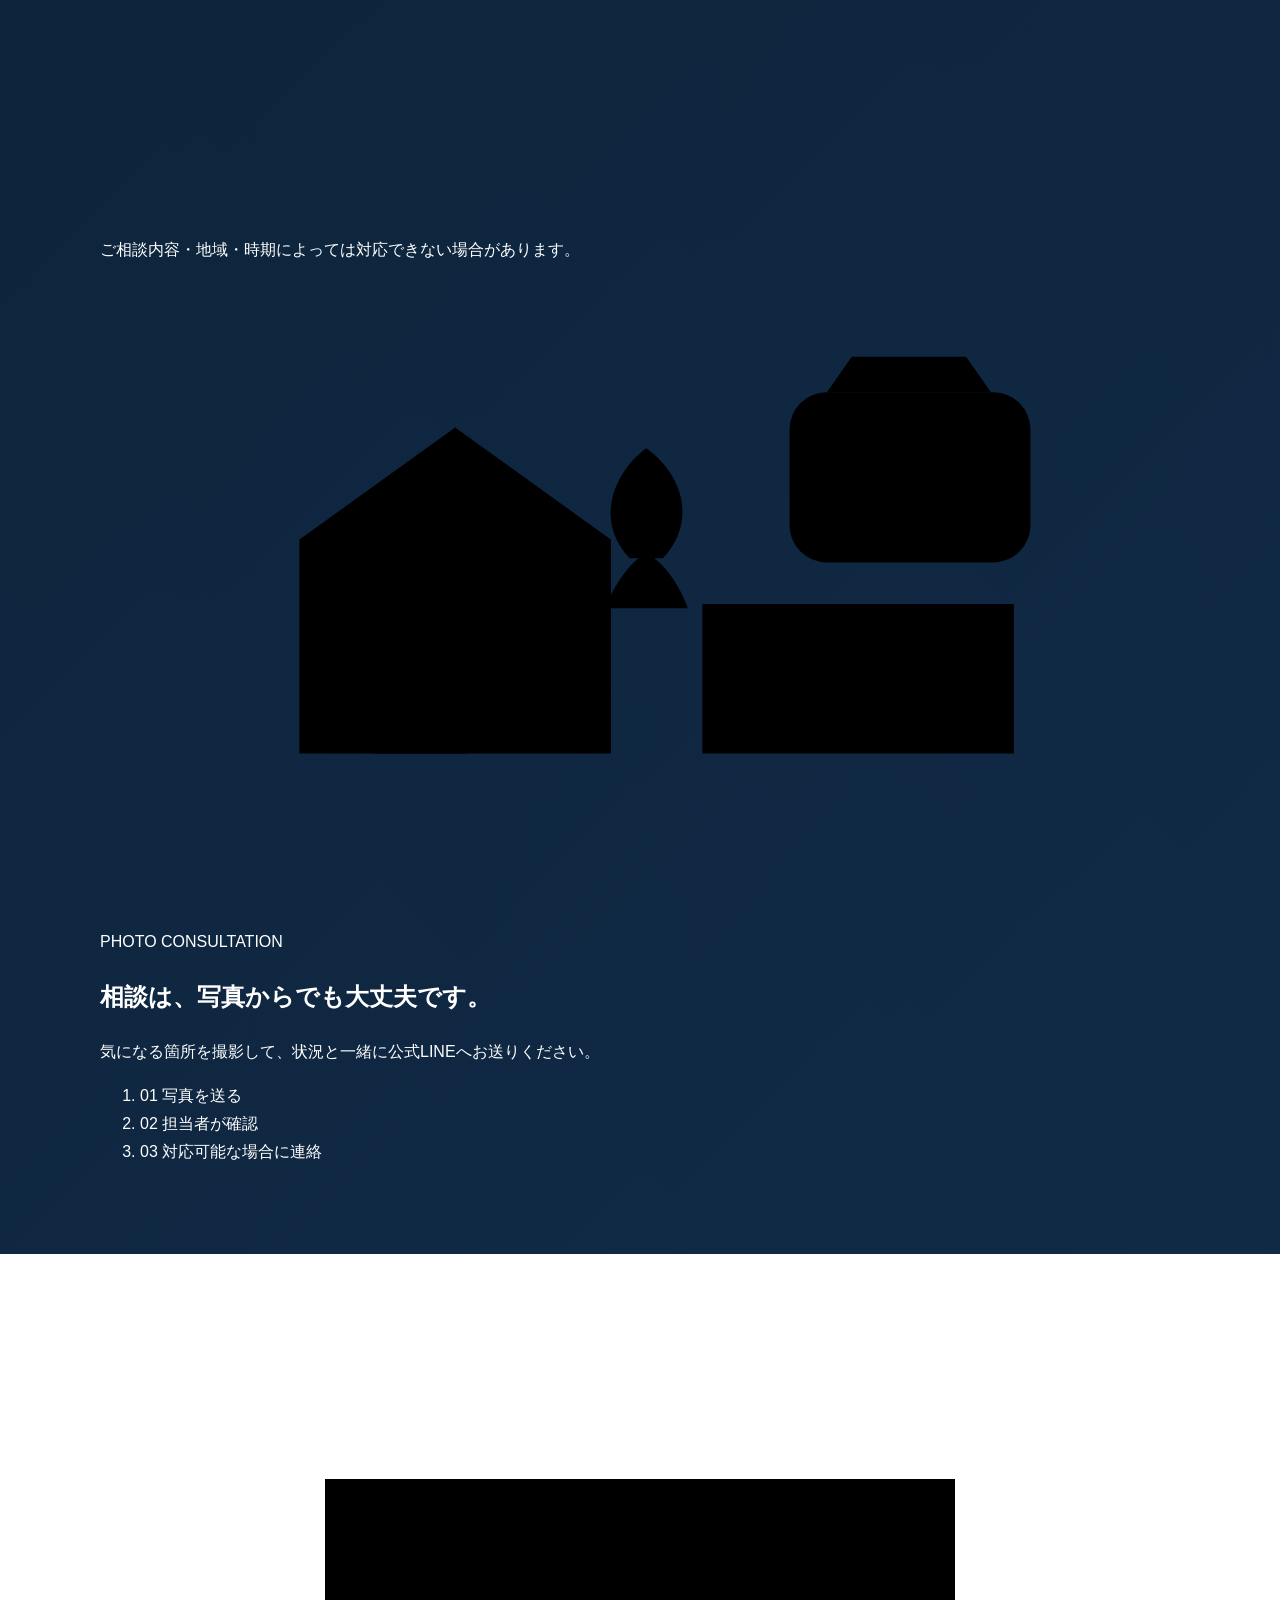
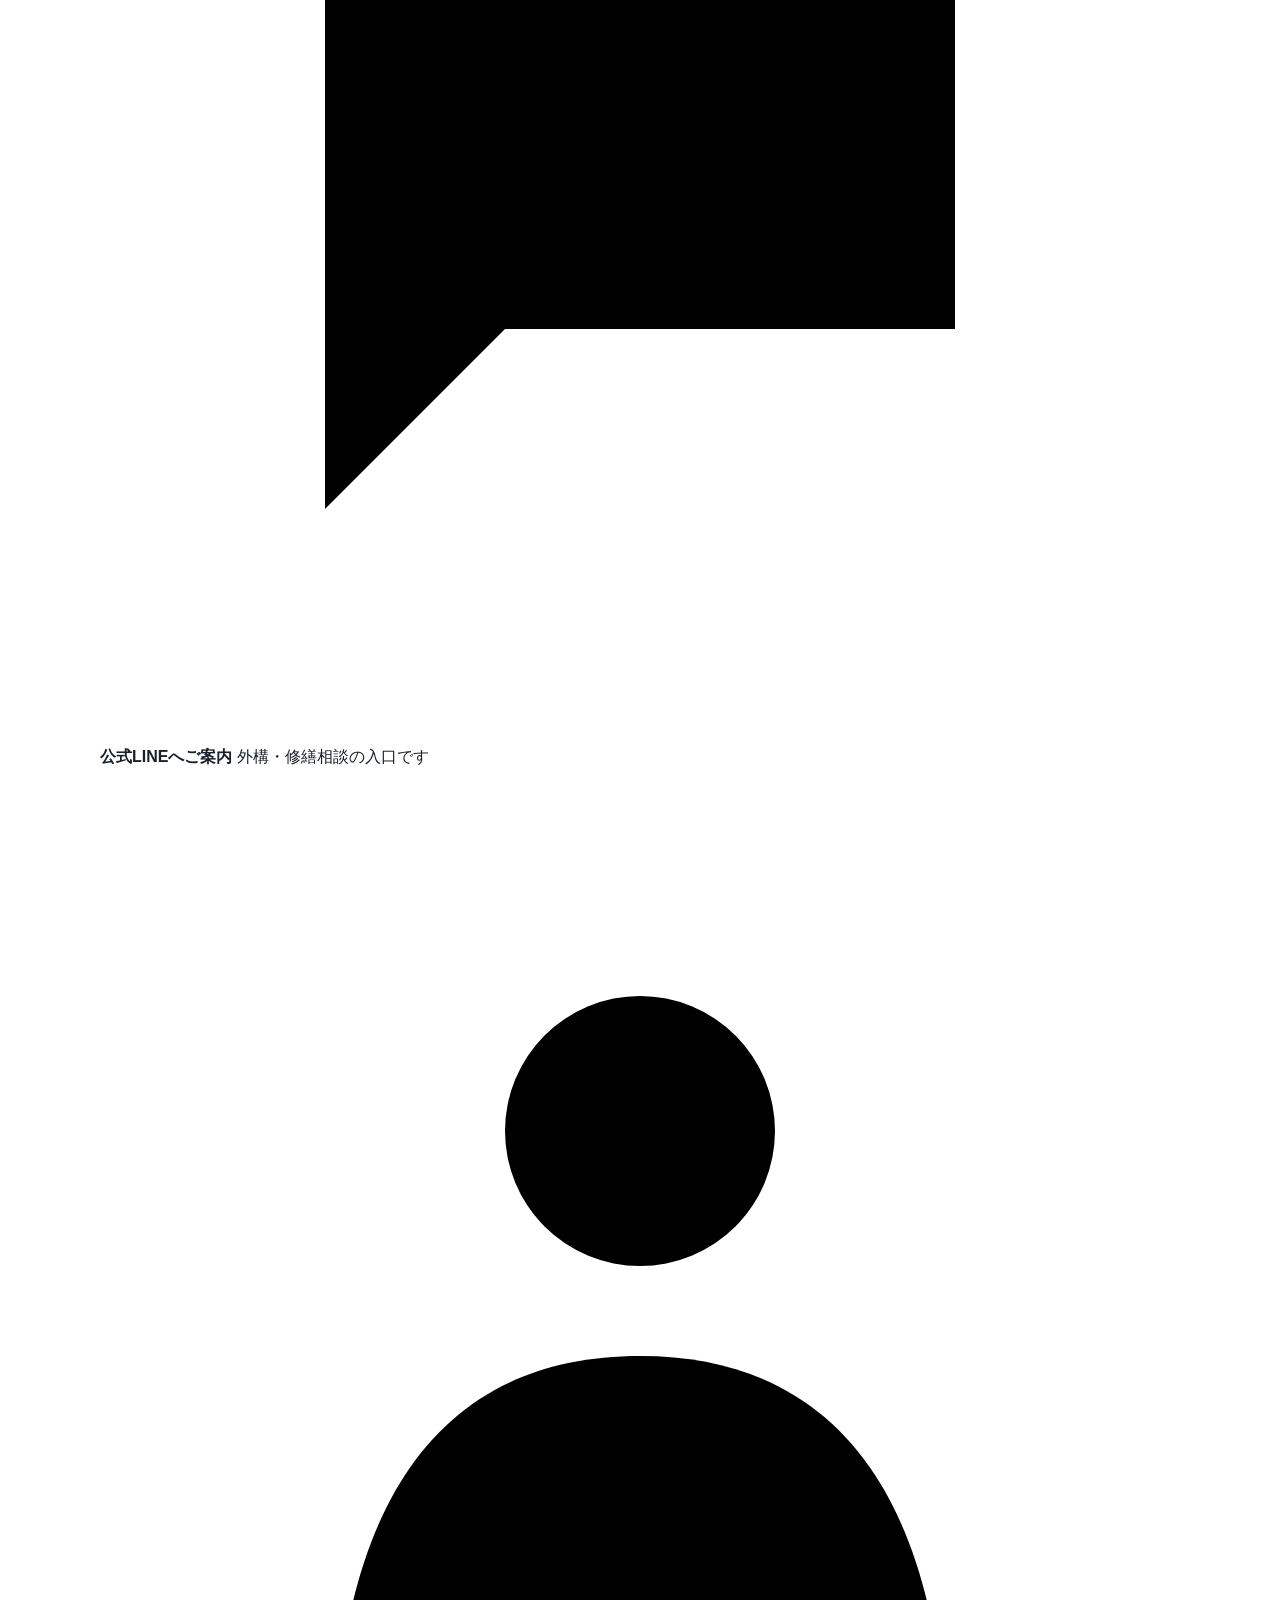
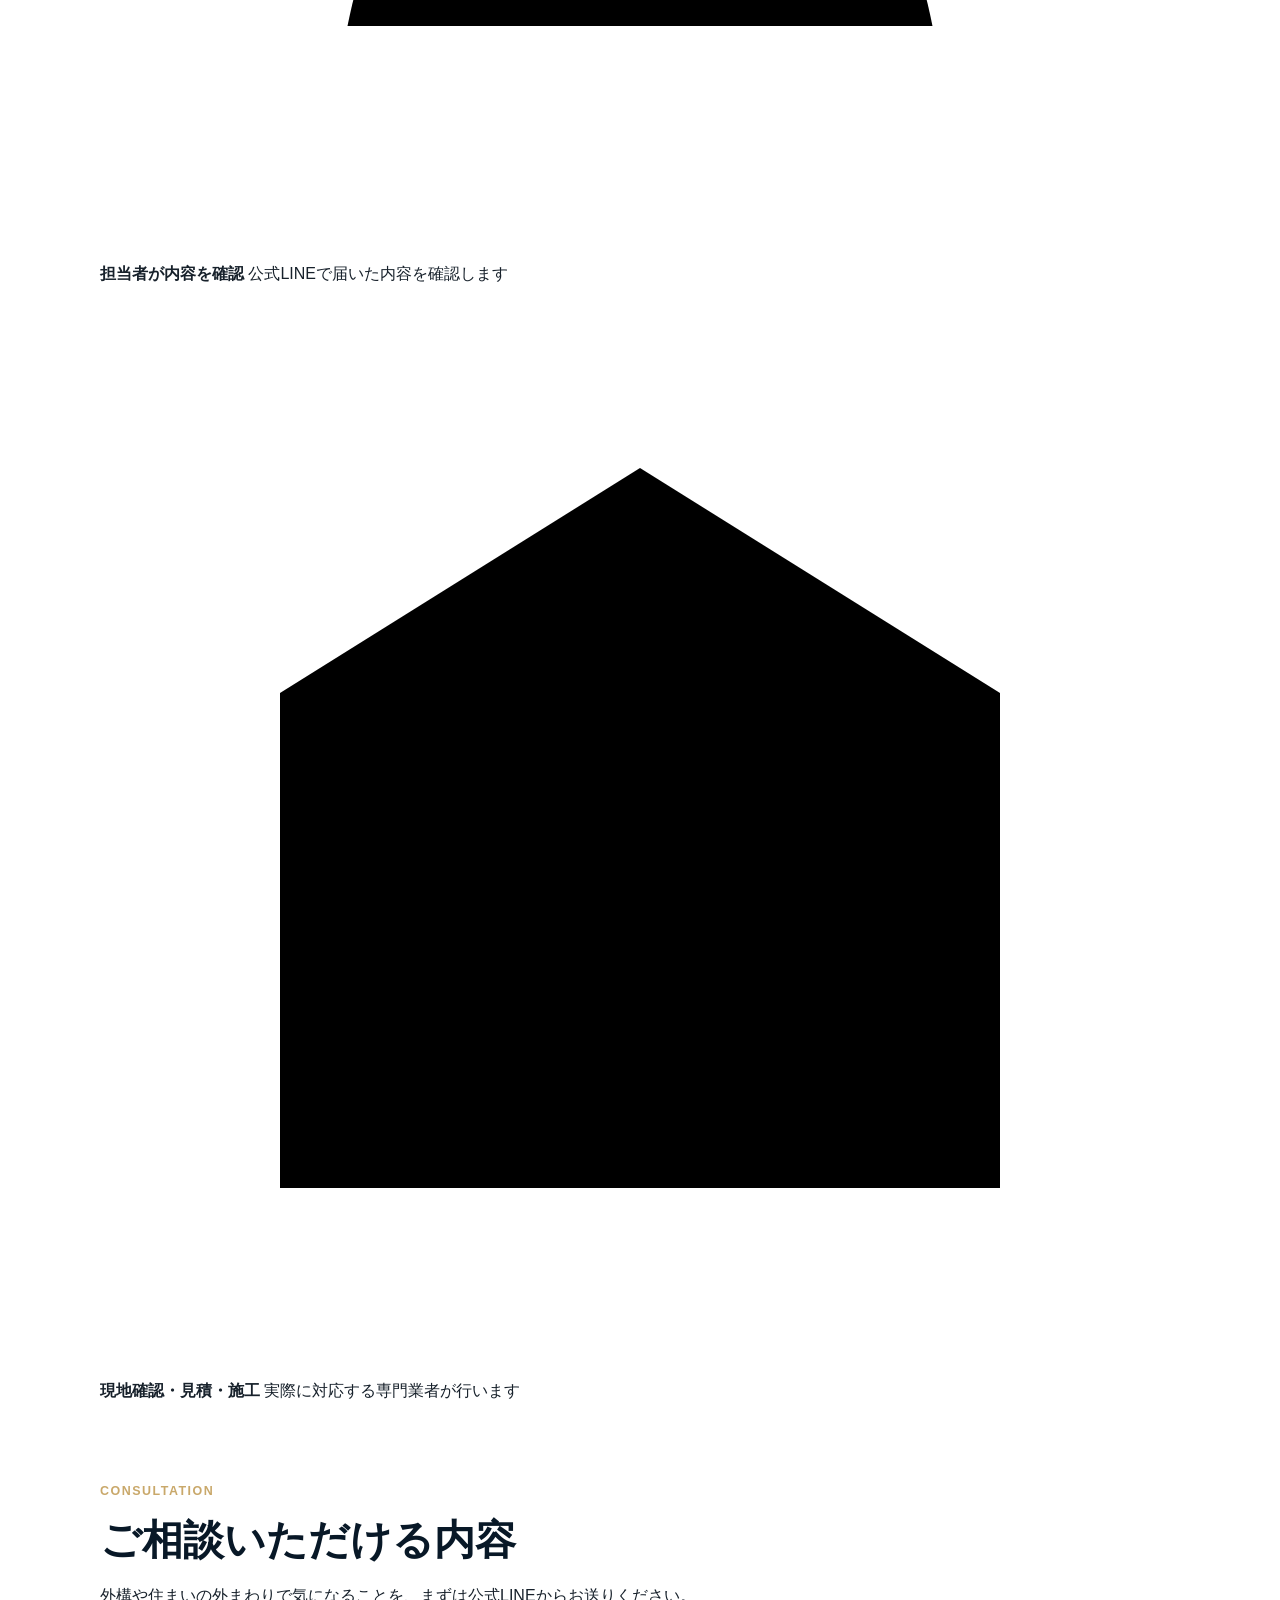
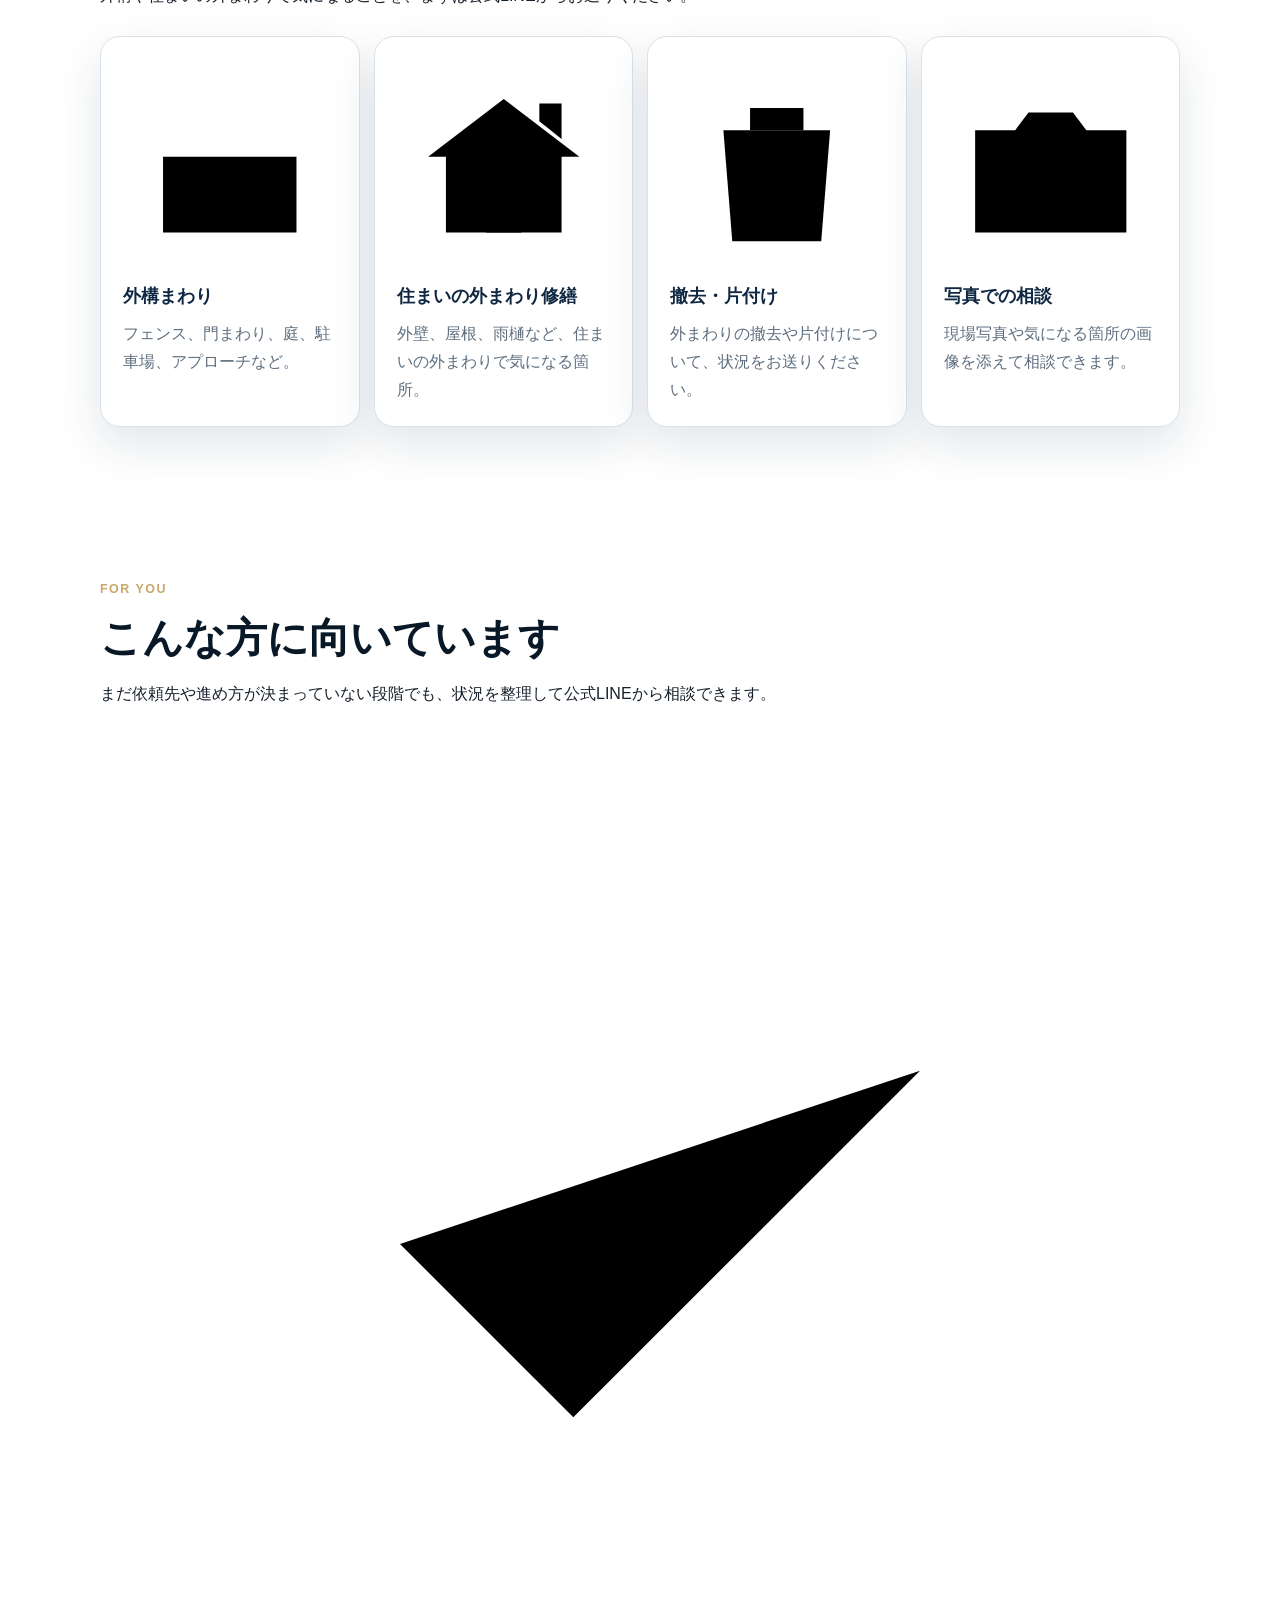
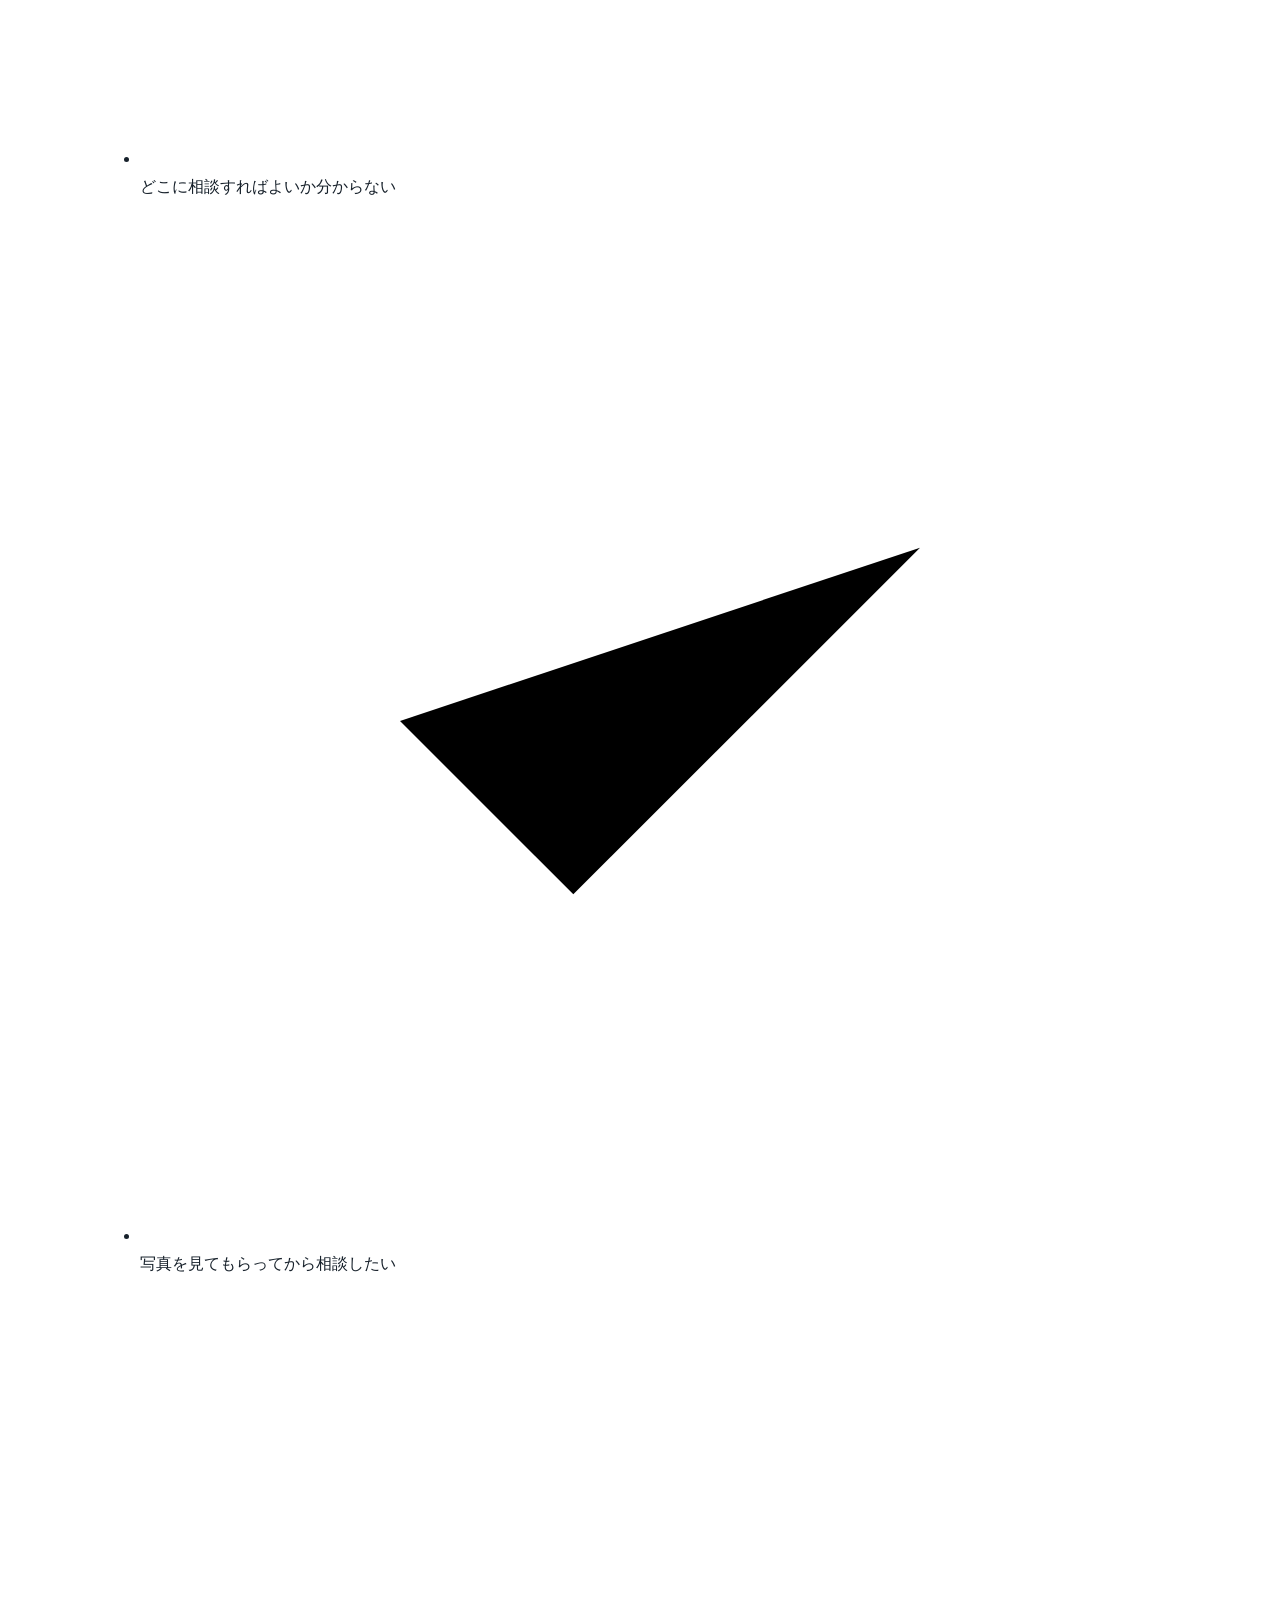
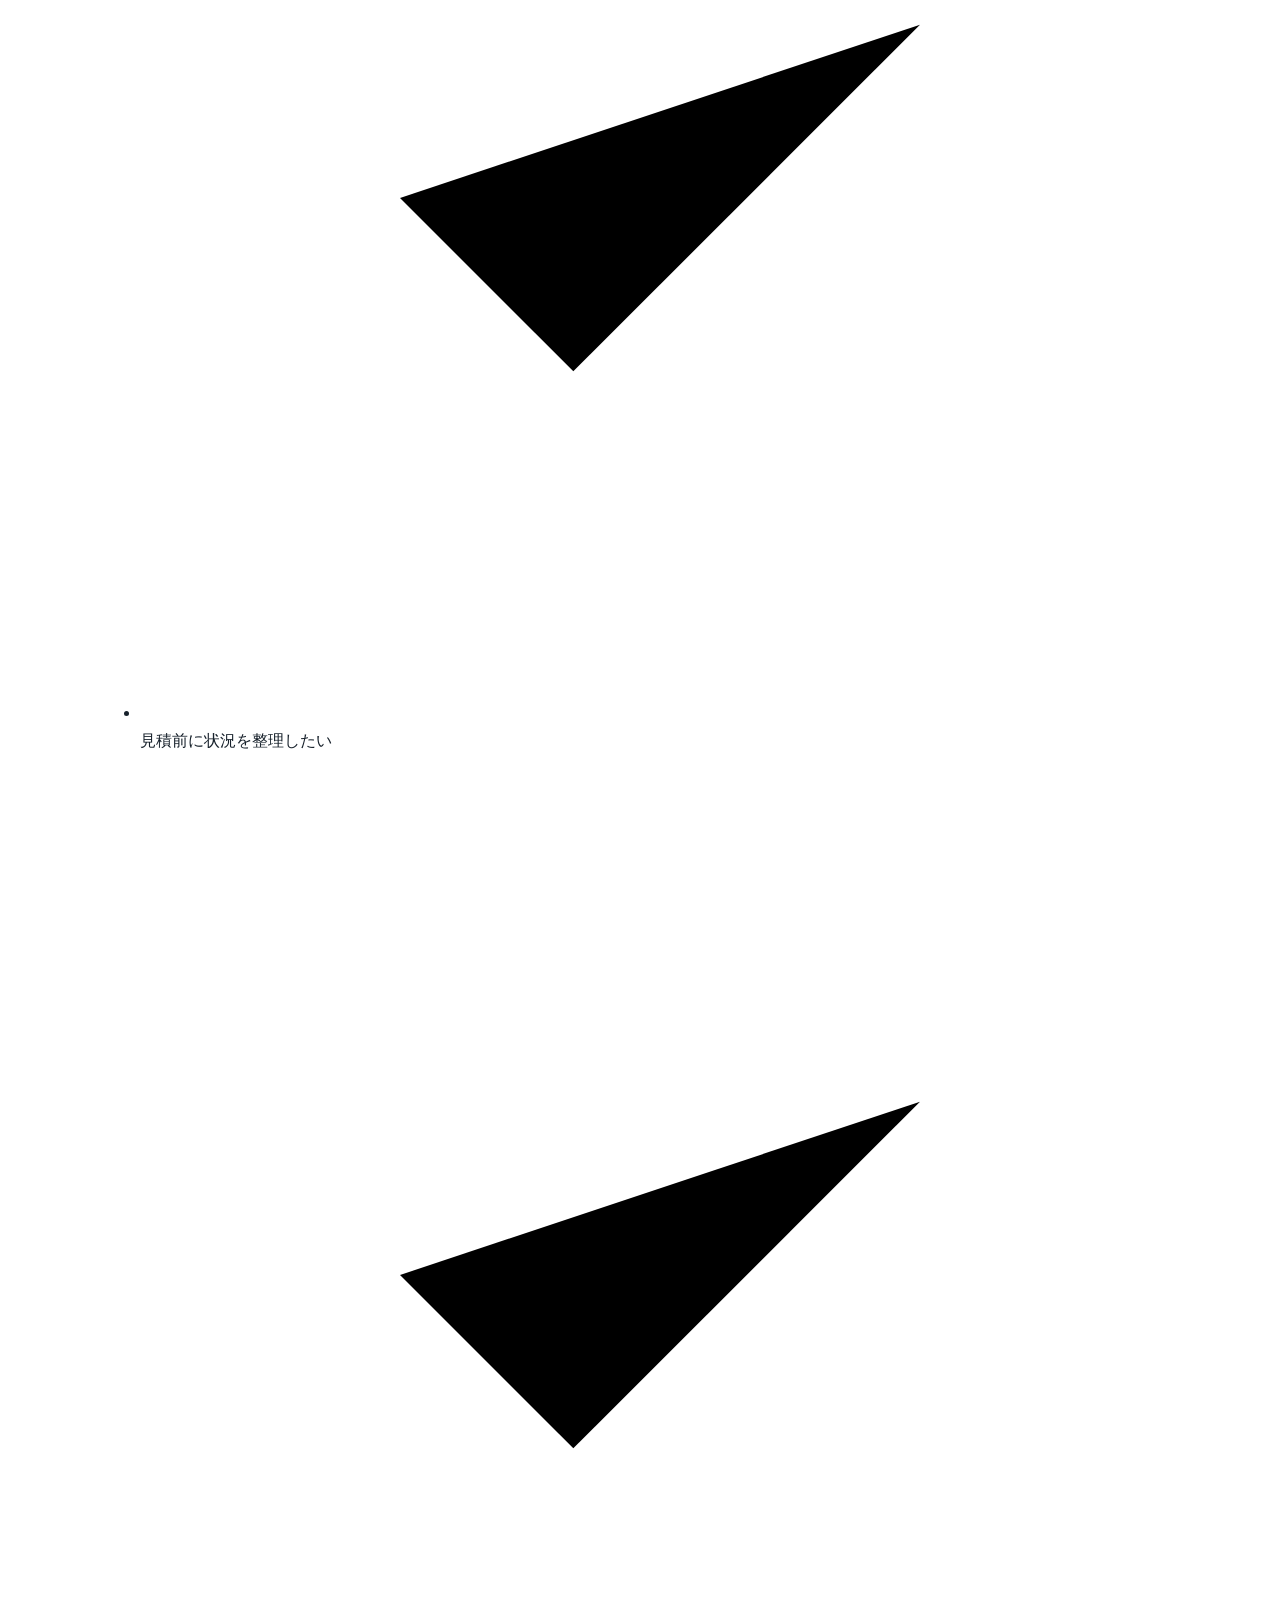
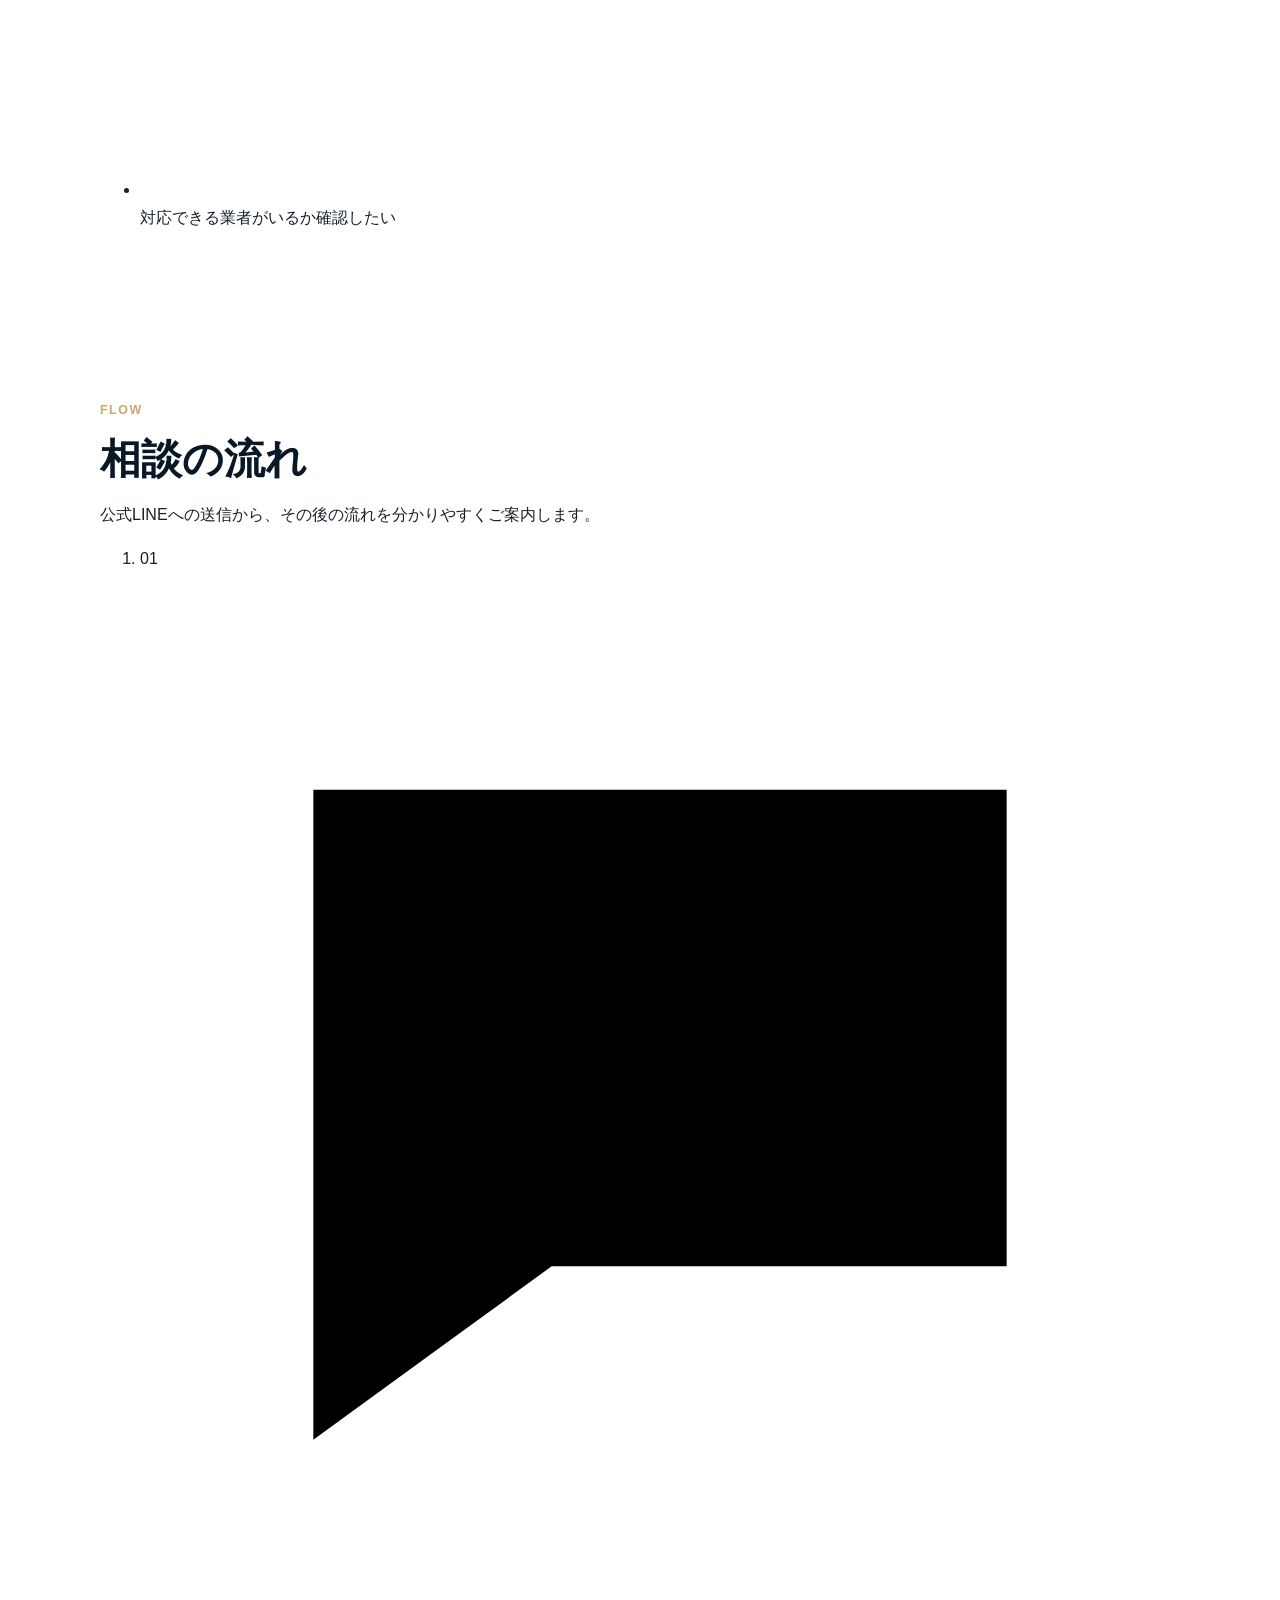
==== commit c3841070: "Refresh estimate front LP structure and consultation flow" ====
--- a/products/estimate-front/index.html
+++ b/products/estimate-front/index.html
@@ -1,195 +1,500 @@
 <!doctype html>
 <html lang="ja">
   <head>
-    <meta charset="UTF-8" />
-    <meta name="viewport" content="width=device-width, initial-scale=1.0" />
+    <meta charset="UTF-8">
+    <meta name="viewport" content="width=device-width, initial-scale=1.0">
     <title>BRIDGE 外構・修繕相談 公式LINE案内</title>
     <meta
       name="description"
-      content="株式会社BRIDGEの外構・修繕相談の公式LINE案内ページ。BRIDGEは外構工事業者ではなく、いただいた内容は公式LINEを共有する担当者が確認し、対応可能な場合は担当者または専門業者よりご連絡します。"
-    />
-    <link rel="stylesheet" href="./style.css" />
+      content="株式会社BRIDGEの外構・修繕相談の公式LINE案内ページ。写真や状況を公式LINEへ送り、担当者へ相談できます。"
+    >
+    <link rel="stylesheet" href="./style.css">
   </head>
   <body class="ef-page">
+    <a class="ef-skip-link" href="#main">本文へ移動</a>
+
     <header class="ef-hero" id="top">
-      <div class="ef-container ef-hero__inner">
-        <p class="ef-eyebrow">外構・修繕相談の公式LINE案内</p>
-        <h1>外構・修繕のご相談を、公式LINEから担当者へつなぎます。</h1>
-        <p class="ef-lead">
-          写真や状況が分かる内容を公式LINEへお送りください。
-          いただいた内容は、公式LINEを共有する担当者が確認し、対応可能な場合は担当者または対応可能な専門業者よりご連絡します。
-        </p>
-        <ul class="ef-hero-list" aria-label="外構・修繕相談のご案内">
-          <li>BRIDGEは外構工事業者ではありません</li>
-          <li>いただいた内容は、公式LINEを共有する担当者が確認します</li>
-          <li>現地確認・お見積り・施工・契約・請求・保証対応は、実際に対応する専門業者が行います</li>
-        </ul>
-        <div class="ef-actions">
-          <a
-            class="ef-button ef-button--primary"
-            href="https://lin.ee/7N4lIHF"
-            target="_blank"
-            rel="noopener"
-          >
-            LINEで相談する
+      <div class="ef-container">
+        <div class="ef-brand-row">
+          <a class="ef-brand" href="#top" aria-label="BRIDGE 外構・修繕相談 公式LINE案内">
+            <span class="ef-brand__name">BRIDGE</span>
+            <span class="ef-brand__description">外構・修繕相談 公式LINE案内</span>
           </a>
-          <a
-            class="ef-button ef-button--ghost"
-            href="https://lin.ee/7N4lIHF"
-            target="_blank"
-            rel="noopener"
-          >
-            写真を送って相談する
-          </a>
-          <a class="ef-button ef-button--ghost" href="#flow">相談の流れを見る</a>
-        </div>
-        <p class="ef-note">ご相談内容・地域・時期によっては対応できない場合があります。</p>
+          <span class="ef-brand-row__company">株式会社BRIDGE</span>
+        </div>
+
+        <div class="ef-hero__grid">
+          <div class="ef-hero__copy">
+            <p class="ef-hero-badge">
+              <span class="ef-hero-badge__dot" aria-hidden="true"></span>
+              外構・修繕のLINE相談窓口
+            </p>
+            <p class="ef-hero__kicker">写真でかんたん相談</p>
+            <h1>写真から、外構・修繕の相談をはじめられます。</h1>
+            <p class="ef-hero__lead">
+              気になる箇所の写真や状況を公式LINEへお送りください。いただいた内容は、公式LINEを共有する担当者が確認し、対応可能な場合は担当者または対応可能な専門業者よりご連絡します。
+            </p>
+
+            <ul class="ef-hero-chips" aria-label="相談のポイント">
+              <li>
+                <svg class="ef-chip-icon" viewBox="0 0 24 24" aria-hidden="true">
+                  <path d="m6 12 4 4 8-8"></path>
+                </svg>
+                写真1枚から相談OK
+              </li>
+              <li>
+                <svg class="ef-chip-icon" viewBox="0 0 24 24" aria-hidden="true">
+                  <path d="M5 5h14v10H9l-4 4V5Z"></path>
+                </svg>
+                公式LINEで相談
+              </li>
+              <li>
+                <svg class="ef-chip-icon" viewBox="0 0 24 24" aria-hidden="true">
+                  <path d="M12 3v3m0 12v3M3 12h3m12 0h3"></path>
+                  <circle cx="12" cy="12" r="4"></circle>
+                </svg>
+                担当者が内容を確認
+              </li>
+            </ul>
+
+            <div class="ef-actions ef-actions--hero">
+              <a
+                class="ef-button ef-button--primary"
+                href="https://lin.ee/7N4lIHF"
+                target="_blank"
+                rel="noopener"
+              >
+                <svg class="ef-button__icon" viewBox="0 0 24 24" aria-hidden="true">
+                  <path d="M5 5h14v10H9l-4 4V5Z"></path>
+                  <path d="M9 9h6M9 12h4"></path>
+                </svg>
+                <span>LINEで相談する</span>
+                <svg class="ef-button__arrow" viewBox="0 0 24 24" aria-hidden="true">
+                  <path d="m9 5 7 7-7 7"></path>
+                </svg>
+              </a>
+              <a
+                class="ef-button ef-button--secondary"
+                href="https://lin.ee/7N4lIHF"
+                target="_blank"
+                rel="noopener"
+              >
+                <svg class="ef-button__icon" viewBox="0 0 24 24" aria-hidden="true">
+                  <path d="M4 8h4l1.5-2h5L16 8h4v10H4V8Z"></path>
+                  <circle cx="12" cy="13" r="3"></circle>
+                </svg>
+                <span>写真を送って相談する</span>
+              </a>
+            </div>
+            <a class="ef-text-link" href="#flow">
+              相談の流れを見る
+              <svg viewBox="0 0 24 24" aria-hidden="true">
+                <path d="m9 5 7 7-7 7"></path>
+              </svg>
+            </a>
+            <p class="ef-hero__note">ご相談内容・地域・時期によっては対応できない場合があります。</p>
+          </div>
+
+          <div class="ef-hero-visual" aria-label="写真を公式LINEへ送って相談するイメージ">
+            <div class="ef-hero-visual__glow" aria-hidden="true"></div>
+            <div class="ef-hero-visual__card">
+              <div class="ef-hero-visual__art" aria-hidden="true">
+                <svg viewBox="0 0 520 300">
+                  <path class="ef-art-line" d="M55 229h410"></path>
+                  <path class="ef-art-line" d="M96 228V125l75-54 75 54v103"></path>
+                  <path class="ef-art-line" d="M132 228v-63h45v63"></path>
+                  <path class="ef-art-line" d="M207 162h20v20h-20z"></path>
+                  <path class="ef-art-line" d="M290 228v-72h150v72"></path>
+                  <path class="ef-art-line" d="M306 156v72m29-72v72m29-72v72m29-72v72m29-72v72"></path>
+                  <path class="ef-art-line" d="M263 228v-91"></path>
+                  <path class="ef-art-line" d="M243 158c7-17 17-26 20-26s14 9 20 26"></path>
+                  <path class="ef-art-line" d="M255 134c-17-18-8-41 8-53 17 12 25 35 8 53"></path>
+                  <g class="ef-art-camera">
+                    <rect x="332" y="54" width="116" height="82" rx="18"></rect>
+                    <path d="M350 54l12-17h55l12 17"></path>
+                    <circle cx="390" cy="95" r="22"></circle>
+                    <path d="M432 74h1"></path>
+                  </g>
+                </svg>
+              </div>
+              <div class="ef-hero-visual__content">
+                <p class="ef-hero-visual__label">PHOTO CONSULTATION</p>
+                <h2>相談は、写真からでも大丈夫です。</h2>
+                <p>気になる箇所を撮影して、状況と一緒に公式LINEへお送りください。</p>
+              </div>
+              <ol class="ef-mini-flow" aria-label="写真相談の流れ">
+                <li>
+                  <span>01</span>
+                  写真を送る
+                </li>
+                <li>
+                  <span>02</span>
+                  担当者が確認
+                </li>
+                <li>
+                  <span>03</span>
+                  対応可能な場合に連絡
+                </li>
+              </ol>
+            </div>
+          </div>
+        </div>
       </div>
     </header>
 
-    <main>
-      <section class="ef-section" id="role">
-        <div class="ef-container ef-split">
+    <div class="ef-quick-strip" aria-label="このページのご案内">
+      <div class="ef-container ef-quick-strip__grid">
+        <div class="ef-quick-strip__item">
+          <span class="ef-quick-strip__icon" aria-hidden="true">
+            <svg viewBox="0 0 24 24">
+              <path d="M5 5h14v10H9l-4 4V5Z"></path>
+            </svg>
+          </span>
           <div>
+            <strong>公式LINEへご案内</strong>
+            <span>外構・修繕相談の入口です</span>
+          </div>
+        </div>
+        <div class="ef-quick-strip__item">
+          <span class="ef-quick-strip__icon" aria-hidden="true">
+            <svg viewBox="0 0 24 24">
+              <circle cx="12" cy="8" r="3"></circle>
+              <path d="M5.5 19c.8-4 3-6 6.5-6s5.7 2 6.5 6"></path>
+            </svg>
+          </span>
+          <div>
+            <strong>担当者が内容を確認</strong>
+            <span>公式LINEで届いた内容を確認します</span>
+          </div>
+        </div>
+        <div class="ef-quick-strip__item">
+          <span class="ef-quick-strip__icon" aria-hidden="true">
+            <svg viewBox="0 0 24 24">
+              <path d="M4 20V9l8-5 8 5v11"></path>
+              <path d="M9 20v-6h6v6"></path>
+            </svg>
+          </span>
+          <div>
+            <strong>現地確認・見積・施工</strong>
+            <span>実際に対応する専門業者が行います</span>
+          </div>
+        </div>
+      </div>
+    </div>
+
+    <main id="main">
+      <section class="ef-section ef-section--consultation" id="consultation">
+        <div class="ef-container">
+          <div class="ef-section-heading">
+            <p class="ef-section-label">CONSULTATION</p>
+            <h2>ご相談いただける内容</h2>
+            <p>外構や住まいの外まわりで気になることを、まずは公式LINEからお送りください。</p>
+          </div>
+
+          <div class="ef-card-grid">
+            <article class="ef-card">
+              <div class="ef-card__icon" aria-hidden="true">
+                <svg viewBox="0 0 48 48">
+                  <path d="M5 39h38M9 39V22h30v17M13 22v17m7-17v17m8-17v17m7-17v17"></path>
+                  <path d="M7 18h34"></path>
+                </svg>
+              </div>
+              <h3>外構まわり</h3>
+              <p>フェンス、門まわり、庭、駐車場、アプローチなど。</p>
+            </article>
+
+            <article class="ef-card">
+              <div class="ef-card__icon" aria-hidden="true">
+                <svg viewBox="0 0 48 48">
+                  <path d="M7 22 24 9l17 13"></path>
+                  <path d="M11 20v19h26V20"></path>
+                  <path d="M20 39V27h8v12"></path>
+                  <path d="M32 14v-4h5v8"></path>
+                </svg>
+              </div>
+              <h3>住まいの外まわり修繕</h3>
+              <p>外壁、屋根、雨樋など、住まいの外まわりで気になる箇所。</p>
+            </article>
+
+            <article class="ef-card">
+              <div class="ef-card__icon" aria-hidden="true">
+                <svg viewBox="0 0 48 48">
+                  <path d="M12 16h24l-2 25H14l-2-25Z"></path>
+                  <path d="M9 16h30M18 16v-5h12v5"></path>
+                  <path d="M20 22v12M28 22v12"></path>
+                </svg>
+              </div>
+              <h3>撤去・片付け</h3>
+              <p>外まわりの撤去や片付けについて、状況をお送りください。</p>
+            </article>
+
+            <article class="ef-card">
+              <div class="ef-card__icon" aria-hidden="true">
+                <svg viewBox="0 0 48 48">
+                  <path d="M7 16h9l3-4h10l3 4h9v23H7V16Z"></path>
+                  <circle cx="24" cy="27" r="7"></circle>
+                  <path d="M35 21h1"></path>
+                </svg>
+              </div>
+              <h3>写真での相談</h3>
+              <p>現場写真や気になる箇所の画像を添えて相談できます。</p>
+            </article>
+          </div>
+        </div>
+      </section>
+
+      <section class="ef-section ef-section--fit" id="fit">
+        <div class="ef-container ef-fit-layout">
+          <div class="ef-section-heading ef-section-heading--left">
+            <p class="ef-section-label">FOR YOU</p>
+            <h2>こんな方に向いています</h2>
+            <p>まだ依頼先や進め方が決まっていない段階でも、状況を整理して公式LINEから相談できます。</p>
+          </div>
+
+          <ul class="ef-fit-list">
+            <li>
+              <span class="ef-fit-list__mark" aria-hidden="true">
+                <svg viewBox="0 0 24 24">
+                  <path d="m6 12 4 4 8-8"></path>
+                </svg>
+              </span>
+              <span>どこに相談すればよいか分からない</span>
+            </li>
+            <li>
+              <span class="ef-fit-list__mark" aria-hidden="true">
+                <svg viewBox="0 0 24 24">
+                  <path d="m6 12 4 4 8-8"></path>
+                </svg>
+              </span>
+              <span>写真を見てもらってから相談したい</span>
+            </li>
+            <li>
+              <span class="ef-fit-list__mark" aria-hidden="true">
+                <svg viewBox="0 0 24 24">
+                  <path d="m6 12 4 4 8-8"></path>
+                </svg>
+              </span>
+              <span>見積前に状況を整理したい</span>
+            </li>
+            <li>
+              <span class="ef-fit-list__mark" aria-hidden="true">
+                <svg viewBox="0 0 24 24">
+                  <path d="m6 12 4 4 8-8"></path>
+                </svg>
+              </span>
+              <span>対応できる業者がいるか確認したい</span>
+            </li>
+          </ul>
+        </div>
+      </section>
+
+      <section class="ef-section ef-section--flow" id="flow">
+        <div class="ef-container">
+          <div class="ef-section-heading">
+            <p class="ef-section-label">FLOW</p>
+            <h2>相談の流れ</h2>
+            <p>公式LINEへの送信から、その後の流れを分かりやすくご案内します。</p>
+          </div>
+
+          <ol class="ef-flow">
+            <li class="ef-flow__item">
+              <span class="ef-flow__number">01</span>
+              <div class="ef-flow__icon" aria-hidden="true">
+                <svg viewBox="0 0 48 48">
+                  <path d="M8 10h32v22H19L8 40V10Z"></path>
+                  <path d="M16 19h16M16 25h11"></path>
+                </svg>
+              </div>
+              <strong>公式LINEで相談</strong>
+              <p>相談したい内容をお送りください。</p>
+            </li>
+            <li class="ef-flow__item">
+              <span class="ef-flow__number">02</span>
+              <div class="ef-flow__icon" aria-hidden="true">
+                <svg viewBox="0 0 48 48">
+                  <path d="M7 16h9l3-4h10l3 4h9v23H7V16Z"></path>
+                  <circle cx="24" cy="27" r="7"></circle>
+                  <path d="M35 21h1"></path>
+                </svg>
+              </div>
+              <strong>写真・内容を送信</strong>
+              <p>気になる箇所や状況を共有します。</p>
+            </li>
+            <li class="ef-flow__item">
+              <span class="ef-flow__number">03</span>
+              <div class="ef-flow__icon" aria-hidden="true">
+                <svg viewBox="0 0 48 48">
+                  <circle cx="24" cy="16" r="7"></circle>
+                  <path d="M11 40c1.6-9 6-13 13-13s11.4 4 13 13"></path>
+                </svg>
+              </div>
+              <strong>担当者が確認</strong>
+              <p>公式LINEを共有する担当者が内容を確認します。</p>
+            </li>
+            <li class="ef-flow__item">
+              <span class="ef-flow__number">04</span>
+              <div class="ef-flow__icon" aria-hidden="true">
+                <svg viewBox="0 0 48 48">
+                  <path d="M8 10h32v22H19L8 40V10Z"></path>
+                  <path d="m17 22 5 5 10-10"></path>
+                </svg>
+              </div>
+              <strong>対応可能な場合に連絡</strong>
+              <p>担当者または対応可能な専門業者よりご連絡します。</p>
+            </li>
+            <li class="ef-flow__item">
+              <span class="ef-flow__number">05</span>
+              <div class="ef-flow__icon" aria-hidden="true">
+                <svg viewBox="0 0 48 48">
+                  <path d="M7 39h34M11 39V22h26v17M16 22v17m8-17v17m8-17v17"></path>
+                  <path d="M9 18h30"></path>
+                </svg>
+              </div>
+              <strong>専門業者が現地確認・見積・施工</strong>
+              <p>実際に対応する専門業者が行います。</p>
+            </li>
+          </ol>
+        </div>
+      </section>
+
+      <section class="ef-section ef-section--role" id="role">
+        <div class="ef-container ef-role-layout">
+          <div class="ef-role-intro">
             <p class="ef-section-label">ROLE</p>
             <h2>BRIDGEの役割</h2>
-          </div>
-          <div class="ef-panel">
-            <p>BRIDGEは、外構・修繕相談の入口として公式LINEへご案内するための導線を整えています。BRIDGEが見積・施工・専門判断を行うものではありません。</p>
-            <ul class="ef-check-list">
-              <li>いただいた内容は、公式LINEを共有する担当者が確認します。</li>
-              <li>対応可能な場合は、担当者または対応可能な専門業者よりご連絡します。</li>
-              <li>現地確認・お見積り・施工・契約・請求・保証対応は、実際に対応する専門業者が行います。</li>
-              <li>ご相談内容・地域・時期によっては対応できない場合があります。</li>
-            </ul>
+            <p>
+              BRIDGEは、外構・修繕相談の入口として公式LINEへご案内するための導線を整えています。BRIDGEが見積・施工・専門判断を行うものではありません。
+            </p>
+          </div>
+
+          <div class="ef-role-cards">
+            <article class="ef-role-card">
+              <span class="ef-role-card__label">このページ</span>
+              <h3>公式LINEへご案内</h3>
+              <p>外構・修繕相談を公式LINEへつなぐ案内ページです。</p>
+            </article>
+            <article class="ef-role-card">
+              <span class="ef-role-card__label">担当者</span>
+              <h3>相談内容を確認</h3>
+              <p>公式LINEを共有する担当者が、届いた内容を確認します。</p>
+            </article>
+            <article class="ef-role-card">
+              <span class="ef-role-card__label">専門業者</span>
+              <h3>現地確認・見積・施工</h3>
+              <p>実際に対応する専門業者が、必要に応じて行います。</p>
+            </article>
           </div>
         </div>
       </section>
 
-      <section class="ef-section ef-section--issue" id="consultation">
+      <section class="ef-section ef-section--notice" id="notice">
         <div class="ef-container">
-          <p class="ef-section-label">CONSULTATION</p>
-          <h2>ご相談いただける内容</h2>
-          <p class="ef-section-lead">外構・住まいまわりの修繕について、まずは状況を公式LINEからお送りください。内容に応じて、担当者または対応可能な専門業者からご連絡します。</p>
-          <div class="ef-card-grid ef-card-grid--dense">
-            <article class="ef-card">
-              <h3>外構まわり</h3>
-              <p>フェンス、門まわり、ブロック塀、駐車場、庭まわり、アプローチなどについて、写真とあわせてご相談いただけます。</p>
-            </article>
-            <article class="ef-card">
-              <h3>住まいの修繕</h3>
-              <p>外壁、屋根、雨樋、外まわりの修繕など、住まいの修繕に関する内容も公式LINEからお送りください。</p>
-            </article>
-            <article class="ef-card">
-              <h3>撤去・片付け</h3>
-              <p>不用品の撤去、外まわりの片付けなど、撤去や片付けに関する内容も、対応可否を含めてご相談いただけます。</p>
-            </article>
-            <article class="ef-card">
-              <h3>写真での相談</h3>
-              <p>現場写真や気になる箇所の画像があると、担当者が状況を把握しやすくなります。</p>
-            </article>
+          <div class="ef-section-heading ef-section-heading--left">
+            <p class="ef-section-label">PLEASE NOTE</p>
+            <h2>ご確認ください</h2>
+          </div>
+
+          <div class="ef-notice-grid">
+            <div class="ef-notice-panel">
+              <h3>ご相談について</h3>
+              <ul class="ef-notice-list">
+                <li>BRIDGEは外構工事業者ではありません。</li>
+                <li>BRIDGEは元請けではありません。</li>
+                <li>BRIDGEは見積・施工・専門判断を行いません。</li>
+                <li>ご相談内容・地域・時期によっては対応できない場合があります。</li>
+              </ul>
+            </div>
+            <div class="ef-notice-panel">
+              <h3>専門業者による対応について</h3>
+              <ul class="ef-notice-list">
+                <li>現地確認・お見積り・施工・契約・請求・保証対応は、実際に対応する専門業者が行います。</li>
+                <li>ご相談内容は、対応可否の確認や連絡のため、担当者または対応可能な専門業者に共有される場合があります。</li>
+              </ul>
+            </div>
           </div>
         </div>
       </section>
 
-      <section class="ef-section" id="flow">
+      <section class="ef-section ef-section--cta" id="line">
         <div class="ef-container">
-          <p class="ef-section-label">FLOW</p>
-          <h2>相談の流れ</h2>
-          <ol class="ef-steps">
-            <li>
-              <strong>公式LINEで相談</strong>
-              <span>相談内容、場所、写真、希望時期などをお送りください。</span>
-            </li>
-            <li>
-              <strong>担当者が内容を確認</strong>
-              <span>いただいた内容を、公式LINEを共有する担当者が確認します。BRIDGEが専門判断を行うものではありません。</span>
-            </li>
-            <li>
-              <strong>対応可否の確認</strong>
-              <span>対応可能な場合は、担当者または対応可能な専門業者よりご連絡します。ご相談内容・地域・時期によっては対応できない場合があります。</span>
-            </li>
-            <li>
-              <strong>専門業者による現地確認・お見積り</strong>
-              <span>必要に応じて、実際に対応する専門業者が現地確認やお見積りを行います。</span>
-            </li>
-            <li>
-              <strong>専門業者との直接契約</strong>
-              <span>契約・施工・請求・保証対応は、実際に対応する専門業者が行います。</span>
-            </li>
-          </ol>
-        </div>
-      </section>
-
-      <section class="ef-section ef-section--muted" id="consent">
-        <div class="ef-container ef-split">
-          <div>
-            <p class="ef-section-label">SHARING</p>
-            <h2>情報共有について</h2>
-          </div>
-          <div class="ef-panel">
-            <p>公式LINEでご相談いただく際は、以下の内容をご確認ください。</p>
-            <ul class="ef-check-list">
-              <li>ご相談内容は、対応可否の確認や連絡のため、担当者または対応可能な専門業者に共有される場合があります。</li>
-              <li>共有先は、相談内容・地域・時期を踏まえて対応可能性を確認する担当者または専門業者です。</li>
-              <li>専門業者からの連絡後の現地確認・お見積り・契約・施工・請求・保証対応は、専門業者が行います。</li>
-            </ul>
-          </div>
-        </div>
-      </section>
-
-      <section class="ef-section" id="notice">
-        <div class="ef-container ef-split">
-          <div>
-            <p class="ef-section-label">NOTICE</p>
-            <h2>ご確認ください</h2>
-          </div>
-          <div class="ef-panel">
-            <ul class="ef-check-list ef-check-list--plain">
-              <li>BRIDGEは外構工事業者ではありません。</li>
-              <li>BRIDGEは見積・施工・専門判断を行いません。</li>
-              <li>現地確認・お見積り・施工・契約・請求・保証対応は、実際に対応する専門業者が行います。</li>
-              <li>ご相談内容・地域・時期によっては対応できない場合があります。</li>
-            </ul>
-          </div>
-        </div>
-      </section>
-
-      <section class="ef-section ef-section--cta" id="line">
-        <div class="ef-container ef-cta-box">
-          <p class="ef-section-label">LINE</p>
-          <h2>公式LINEから相談する</h2>
-          <p>
-            外構・修繕のご相談は、写真や状況が分かる内容を公式LINEからお送りください。
-            いただいた内容は担当者が確認し、対応可能な場合は担当者または専門業者よりご連絡します。
-          </p>
-          <div class="ef-actions">
-            <a
-              class="ef-button ef-button--primary"
-              href="https://lin.ee/7N4lIHF"
-              target="_blank"
-              rel="noopener"
-            >
-              LINEで相談する
-            </a>
-            <a
-              class="ef-button ef-button--ghost"
-              href="https://lin.ee/7N4lIHF"
-              target="_blank"
-              rel="noopener"
-            >
-              写真を送って相談する
-            </a>
-          </div>
-          <p class="ef-note">ご相談内容・地域・時期によっては対応できない場合があります。現地確認・お見積り・施工は、実際に対応する専門業者が行います。</p>
+          <div class="ef-cta-box">
+            <div class="ef-cta-box__copy">
+              <p class="ef-section-label">OFFICIAL LINE</p>
+              <h2>まずは、気になる箇所の写真や状況を公式LINEへ。</h2>
+              <p>
+                いただいた内容は担当者が確認し、対応可能な場合は担当者または対応可能な専門業者よりご連絡します。
+              </p>
+            </div>
+            <div class="ef-cta-box__actions">
+              <a
+                class="ef-button ef-button--primary"
+                href="https://lin.ee/7N4lIHF"
+                target="_blank"
+                rel="noopener"
+              >
+                <svg class="ef-button__icon" viewBox="0 0 24 24" aria-hidden="true">
+                  <path d="M5 5h14v10H9l-4 4V5Z"></path>
+                  <path d="M9 9h6M9 12h4"></path>
+                </svg>
+                <span>LINEで相談する</span>
+                <svg class="ef-button__arrow" viewBox="0 0 24 24" aria-hidden="true">
+                  <path d="m9 5 7 7-7 7"></path>
+                </svg>
+              </a>
+              <a
+                class="ef-button ef-button--secondary ef-button--secondary-dark"
+                href="https://lin.ee/7N4lIHF"
+                target="_blank"
+                rel="noopener"
+              >
+                <svg class="ef-button__icon" viewBox="0 0 24 24" aria-hidden="true">
+                  <path d="M4 8h4l1.5-2h5L16 8h4v10H4V8Z"></path>
+                  <circle cx="12" cy="13" r="3"></circle>
+                </svg>
+                <span>写真を送って相談する</span>
+              </a>
+            </div>
+            <p class="ef-cta-box__note">
+              ご相談内容・地域・時期によっては対応できない場合があります。現地確認・お見積り・施工は、実際に対応する専門業者が行います。
+            </p>
+          </div>
         </div>
       </section>
     </main>
 
     <footer class="ef-footer">
-      <div class="ef-container">
-        <p>© BRIDGE</p>
+      <div class="ef-container ef-footer__inner">
+        <p class="ef-footer__brand">BRIDGE</p>
+        <p>外構・修繕相談 公式LINE案内</p>
+        <p class="ef-footer__copyright">© BRIDGE</p>
       </div>
     </footer>
+
+    <nav class="ef-mobile-cta" aria-label="相談する">
+      <a
+        class="ef-mobile-cta__button ef-mobile-cta__button--line"
+        href="https://lin.ee/7N4lIHF"
+        target="_blank"
+        rel="noopener"
+      >
+        <svg viewBox="0 0 24 24" aria-hidden="true">
+          <path d="M5 5h14v10H9l-4 4V5Z"></path>
+          <path d="M9 9h6M9 12h4"></path>
+        </svg>
+        LINEで相談
+      </a>
+      <a
+        class="ef-mobile-cta__button ef-mobile-cta__button--photo"
+        href="https://lin.ee/7N4lIHF"
+        target="_blank"
+        rel="noopener"
+      >
+        <svg viewBox="0 0 24 24" aria-hidden="true">
+          <path d="M4 8h4l1.5-2h5L16 8h4v10H4V8Z"></path>
+          <circle cx="12" cy="13" r="3"></circle>
+        </svg>
+        写真で相談
+      </a>
+    </nav>
   </body>
 </html>
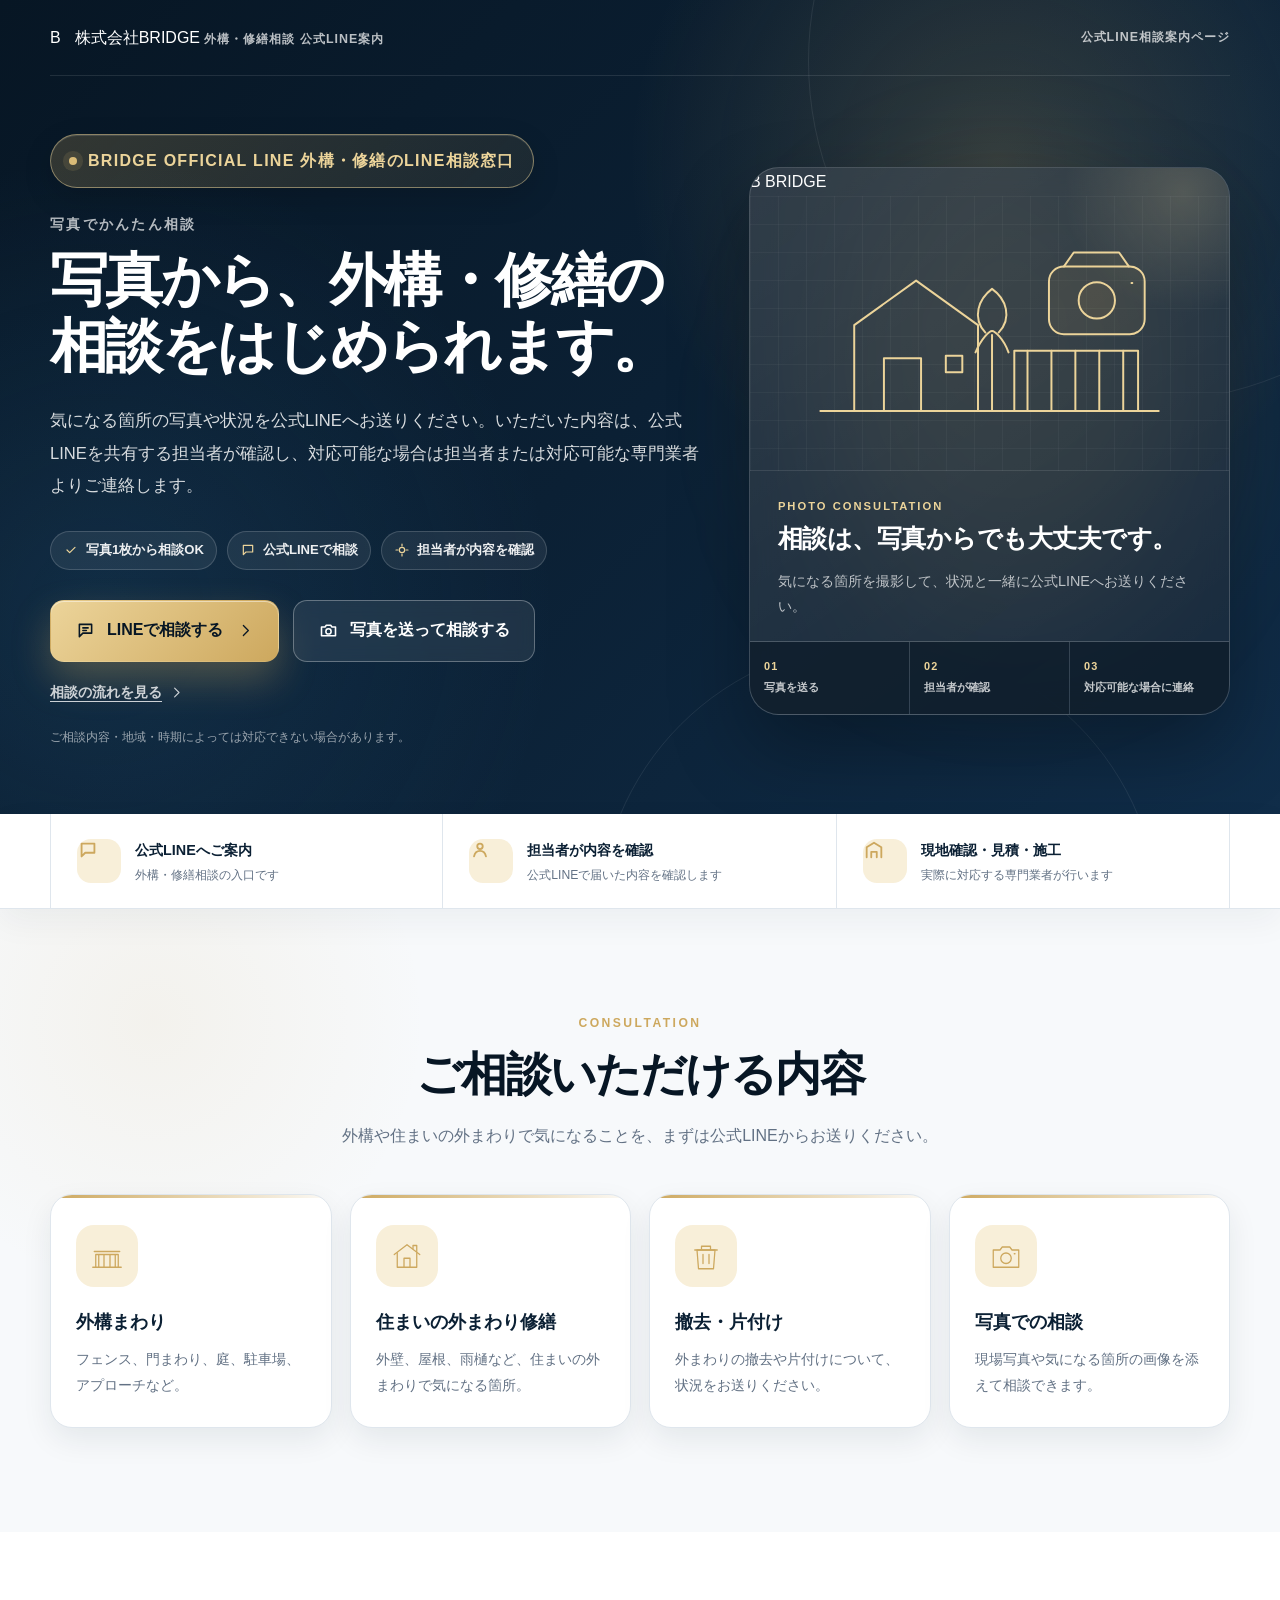
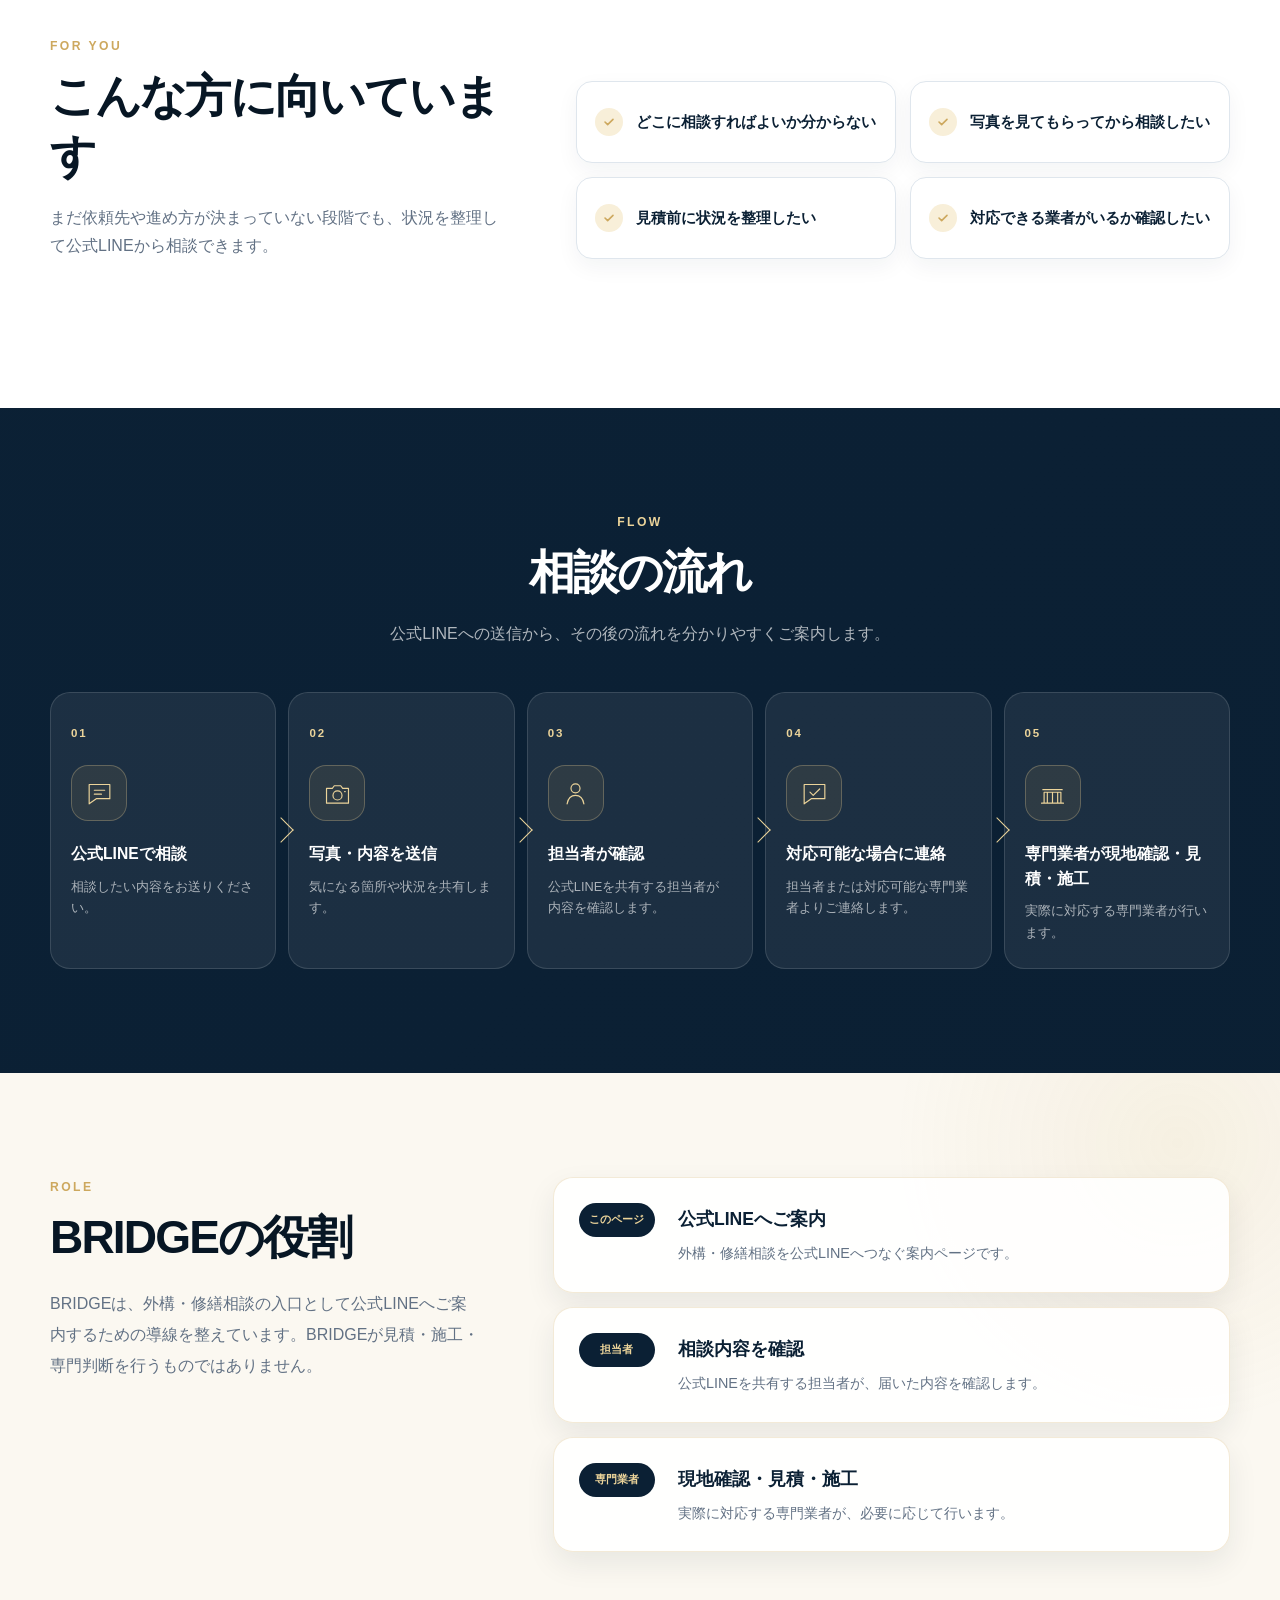
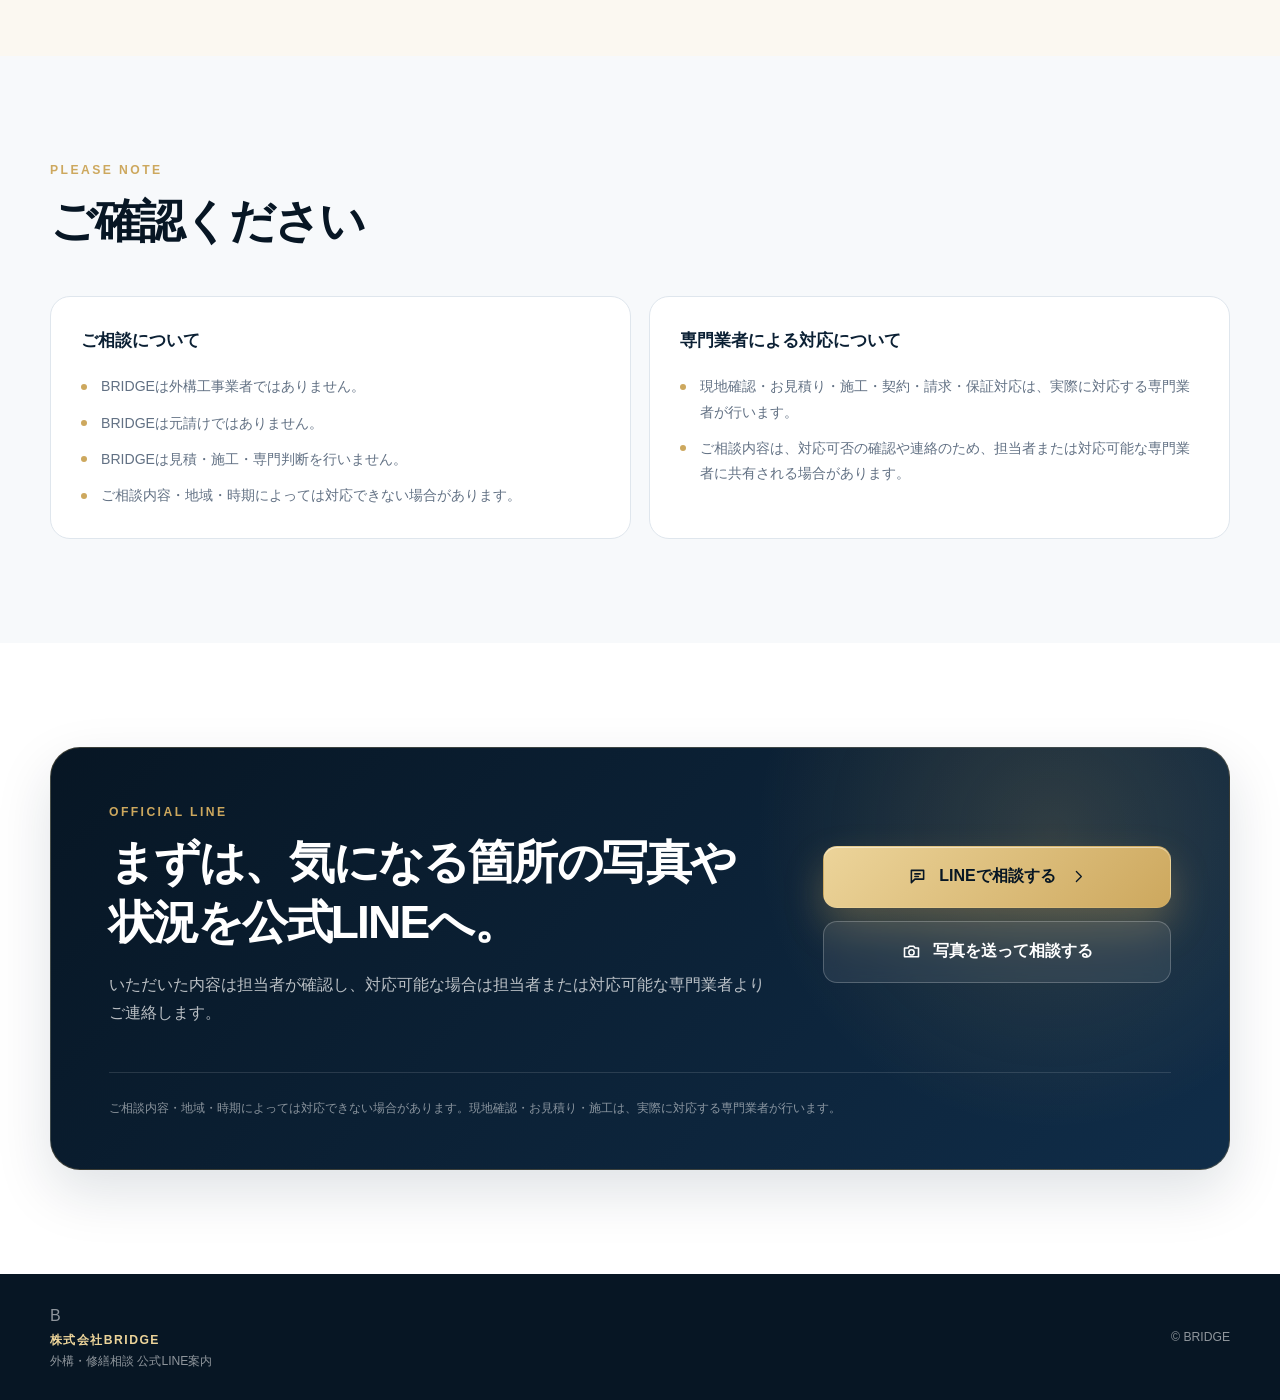
==== commit 9cfff630: "Add BRIDGE brand mark to estimate front preview" ====
--- a/products/estimate-front/index.html
+++ b/products/estimate-front/index.html
@@ -17,20 +17,26 @@
       <div class="ef-container">
         <div class="ef-brand-row">
           <a class="ef-brand" href="#top" aria-label="BRIDGE 外構・修繕相談 公式LINE案内">
-            <span class="ef-brand__name">BRIDGE</span>
-            <span class="ef-brand__description">外構・修繕相談 公式LINE案内</span>
+            <span class="ef-brand__mark" aria-hidden="true">B</span>
+            <span class="ef-brand__text">
+              <span class="ef-brand__company">株式会社BRIDGE</span>
+              <span class="ef-brand__description">外構・修繕相談 公式LINE案内</span>
+            </span>
           </a>
-          <span class="ef-brand-row__company">株式会社BRIDGE</span>
+          <span class="ef-brand-row__company">公式LINE相談案内ページ</span>
         </div>
 
         <div class="ef-hero__grid">
           <div class="ef-hero__copy">
             <p class="ef-hero-badge">
               <span class="ef-hero-badge__dot" aria-hidden="true"></span>
-              外構・修繕のLINE相談窓口
+              <span>
+                <strong>BRIDGE OFFICIAL LINE</strong>
+                外構・修繕のLINE相談窓口
+              </span>
             </p>
             <p class="ef-hero__kicker">写真でかんたん相談</p>
-            <h1>写真から、外構・修繕の相談をはじめられます。</h1>
+            <h1>写真から、<span class="ef-nowrap">外構・修繕</span>の相談をはじめられます。</h1>
             <p class="ef-hero__lead">
               気になる箇所の写真や状況を公式LINEへお送りください。いただいた内容は、公式LINEを共有する担当者が確認し、対応可能な場合は担当者または対応可能な専門業者よりご連絡します。
             </p>
@@ -98,6 +104,10 @@
           <div class="ef-hero-visual" aria-label="写真を公式LINEへ送って相談するイメージ">
             <div class="ef-hero-visual__glow" aria-hidden="true"></div>
             <div class="ef-hero-visual__card">
+              <div class="ef-hero-visual__brand" aria-hidden="true">
+                <span class="ef-hero-visual__brand-mark">B</span>
+                <span>BRIDGE</span>
+              </div>
               <div class="ef-hero-visual__art" aria-hidden="true">
                 <svg viewBox="0 0 520 300">
                   <path class="ef-art-line" d="M55 229h410"></path>
@@ -464,8 +474,13 @@
 
     <footer class="ef-footer">
       <div class="ef-container ef-footer__inner">
-        <p class="ef-footer__brand">BRIDGE</p>
-        <p>外構・修繕相談 公式LINE案内</p>
+        <div class="ef-footer__brand-lockup">
+          <span class="ef-footer__mark" aria-hidden="true">B</span>
+          <div>
+            <p class="ef-footer__brand">株式会社BRIDGE</p>
+            <p>外構・修繕相談 公式LINE案内</p>
+          </div>
+        </div>
         <p class="ef-footer__copyright">© BRIDGE</p>
       </div>
     </footer>
--- a/products/estimate-front/style.css
+++ b/products/estimate-front/style.css
@@ -1,470 +1,1520 @@
 :root {
-  --ef-navy: #0f2742;
-  --ef-navy-deep: #081827;
-  --ef-blue: #2f6f9f;
-  --ef-sand: #c9a86a;
-  --ef-white: #ffffff;
-  --ef-gray-50: #f6f8fa;
-  --ef-gray-100: #eef2f5;
-  --ef-gray-600: #5f6f7f;
-  --ef-gray-900: #17212b;
-  --ef-border: #d9e2ea;
-  --ef-shadow: 0 18px 45px rgba(15, 39, 66, 0.12);
+  --ef-navy-950: #071624;
+  --ef-navy-900: #0b2034;
+  --ef-navy-800: #102d49;
+  --ef-navy-700: #173c5e;
+  --ef-blue-500: #2f6f9f;
+  --ef-gold-500: #cda85e;
+  --ef-gold-400: #dabb77;
+  --ef-gold-300: #ecd49a;
+  --ef-gold-100: #f8efd9;
+  --ef-ink: #142130;
+  --ef-muted: #627184;
+  --ef-surface: #ffffff;
+  --ef-surface-soft: #f7f9fb;
+  --ef-surface-warm: #fbf8f1;
+  --ef-border: #dfe6ed;
+  --ef-shadow-sm: 0 12px 30px rgba(11, 32, 52, 0.08);
+  --ef-shadow-md: 0 22px 56px rgba(11, 32, 52, 0.13);
+  --ef-shadow-gold: 0 18px 38px rgba(205, 168, 94, 0.32);
 }
 
 * {
   box-sizing: border-box;
 }
 
+html {
+  scroll-behavior: smooth;
+}
+
 body.ef-page {
   margin: 0;
-  background: var(--ef-white);
-  color: var(--ef-gray-900);
-  font-family: -apple-system, BlinkMacSystemFont, "Segoe UI", "Noto Sans JP", sans-serif;
+  background: var(--ef-surface);
+  color: var(--ef-ink);
+  font-family: -apple-system, BlinkMacSystemFont, "Segoe UI", "Noto Sans JP", "Hiragino Kaku Gothic ProN", "Yu Gothic", sans-serif;
+  font-size: 16px;
   line-height: 1.75;
-}
-
-.ef-page a {
-  color: inherit;
+  overflow-x: hidden;
+  overflow-wrap: anywhere;
+}
+
+.ef-page svg {
+  display: block;
+  fill: none;
+  stroke: currentColor;
+  stroke-linecap: round;
+  stroke-linejoin: round;
+  stroke-width: 1.8;
+}
+
+.ef-skip-link {
+  position: fixed;
+  top: 10px;
+  left: 10px;
+  z-index: 100;
+  padding: 10px 16px;
+  border-radius: 8px;
+  background: var(--ef-surface);
+  color: var(--ef-navy-900);
+  font-weight: 800;
+  text-decoration: none;
+  transform: translateY(-150%);
+  transition: transform 0.2s ease;
+}
+
+.ef-skip-link:focus {
+  transform: translateY(0);
 }
 
 .ef-container {
-  width: min(100% - 32px, 1080px);
+  width: min(100% - 40px, 1180px);
   margin: 0 auto;
 }
 
 .ef-hero {
+  position: relative;
+  isolation: isolate;
+  overflow: hidden;
   background:
-    linear-gradient(135deg, rgba(8, 24, 39, 0.92), rgba(15, 39, 66, 0.82)),
-    linear-gradient(45deg, #17385a, #0f2742);
-  color: var(--ef-white);
-  padding: 64px 0 48px;
-}
-
-.ef-hero__inner {
-  max-width: 860px;
-}
-
-.ef-eyebrow,
-.ef-section-label {
-  margin: 0 0 12px;
-  color: var(--ef-sand);
+    radial-gradient(circle at 78% 20%, rgba(205, 168, 94, 0.2), transparent 31%),
+    radial-gradient(circle at 8% 75%, rgba(47, 111, 159, 0.2), transparent 34%),
+    linear-gradient(135deg, var(--ef-navy-950) 0%, var(--ef-navy-900) 50%, var(--ef-navy-800) 100%);
+  color: var(--ef-surface);
+}
+
+.ef-hero::before,
+.ef-hero::after {
+  position: absolute;
+  z-index: -1;
+  border: 1px solid rgba(255, 255, 255, 0.08);
+  border-radius: 50%;
+  content: "";
+  pointer-events: none;
+}
+
+.ef-hero::before {
+  top: -280px;
+  right: -210px;
+  width: 680px;
+  height: 680px;
+}
+
+.ef-hero::after {
+  right: 120px;
+  bottom: -390px;
+  width: 560px;
+  height: 560px;
+}
+
+.ef-brand-row {
+  display: flex;
+  align-items: center;
+  justify-content: space-between;
+  gap: 24px;
+  min-height: 76px;
+  border-bottom: 1px solid rgba(255, 255, 255, 0.1);
+}
+
+.ef-brand {
+  display: inline-flex;
+  align-items: center;
+  gap: 14px;
+  color: var(--ef-surface);
+  text-decoration: none;
+}
+
+.ef-brand__name {
+  color: var(--ef-gold-300);
+  font-size: 1.15rem;
+  font-weight: 900;
+  letter-spacing: 0.12em;
+}
+
+.ef-brand__description,
+.ef-brand-row__company {
+  color: rgba(255, 255, 255, 0.72);
   font-size: 0.78rem;
+  font-weight: 700;
+  letter-spacing: 0.08em;
+}
+
+.ef-hero__grid {
+  display: grid;
+  grid-template-columns: minmax(0, 1.15fr) minmax(340px, 0.85fr);
+  gap: 48px;
+  align-items: center;
+  min-height: 630px;
+  padding: 58px 0 66px;
+}
+
+.ef-hero__copy,
+.ef-hero-visual,
+.ef-hero-visual__card {
+  min-width: 0;
+}
+
+.ef-hero-badge {
+  display: inline-flex;
+  align-items: center;
+  gap: 11px;
+  margin: 0 0 24px;
+  padding: 12px 18px;
+  border: 1px solid rgba(236, 212, 154, 0.5);
+  border-radius: 999px;
+  background: linear-gradient(135deg, rgba(205, 168, 94, 0.22), rgba(205, 168, 94, 0.09));
+  box-shadow: 0 10px 30px rgba(0, 0, 0, 0.14), inset 0 1px rgba(255, 255, 255, 0.12);
+  color: var(--ef-gold-300);
+  font-size: 1rem;
+  font-weight: 900;
+  letter-spacing: 0.08em;
+}
+
+.ef-hero-badge__dot {
+  width: 8px;
+  height: 8px;
+  border-radius: 50%;
+  background: var(--ef-gold-400);
+  box-shadow: 0 0 0 6px rgba(218, 187, 119, 0.12);
+}
+
+.ef-hero__kicker {
+  margin: 0 0 10px;
+  color: rgba(255, 255, 255, 0.7);
+  font-size: 0.88rem;
   font-weight: 800;
-  letter-spacing: 0.12em;
-  text-transform: uppercase;
-}
-
-.ef-hero h1,
-.ef-section h2 {
+  letter-spacing: 0.16em;
+}
+
+.ef-hero h1 {
+  max-width: 690px;
   margin: 0;
-  line-height: 1.25;
-  letter-spacing: 0;
-}
-
-.ef-hero h1 {
-  max-width: 760px;
-  font-size: 2.35rem;
-}
-
-.ef-lead {
-  max-width: 720px;
-  margin: 22px 0 0;
-  color: rgba(255, 255, 255, 0.9);
-  font-size: 1rem;
+  color: var(--ef-surface);
+  font-size: clamp(2.5rem, 4.5vw, 4.4rem);
+  font-weight: 900;
+  letter-spacing: -0.045em;
+  line-height: 1.16;
+}
+
+.ef-hero__lead {
+  max-width: 680px;
+  margin: 25px 0 0;
+  color: rgba(255, 255, 255, 0.84);
+  font-size: 1.04rem;
+  line-height: 1.95;
+}
+
+.ef-hero-chips {
+  display: flex;
+  flex-wrap: wrap;
+  gap: 10px;
+  margin: 28px 0 0;
+  padding: 0;
+  list-style: none;
+}
+
+.ef-hero-chips li {
+  display: inline-flex;
+  align-items: center;
+  gap: 7px;
+  min-height: 38px;
+  padding: 7px 12px;
+  border: 1px solid rgba(255, 255, 255, 0.16);
+  border-radius: 999px;
+  background: rgba(255, 255, 255, 0.07);
+  color: rgba(255, 255, 255, 0.92);
+  font-size: 0.82rem;
+  font-weight: 800;
+}
+
+.ef-chip-icon {
+  width: 16px;
+  height: 16px;
+  color: var(--ef-gold-300);
+  stroke-width: 2.2;
 }
 
 .ef-actions {
   display: flex;
-  flex-direction: column;
-  gap: 12px;
-  margin-top: 28px;
+  flex-wrap: wrap;
+  gap: 14px;
+}
+
+.ef-actions--hero {
+  margin-top: 30px;
 }
 
 .ef-button {
   display: inline-flex;
   align-items: center;
   justify-content: center;
-  min-height: 52px;
-  padding: 14px 22px;
-  border-radius: 999px;
+  gap: 11px;
+  min-height: 62px;
+  padding: 15px 24px;
+  border: 1px solid transparent;
+  border-radius: 14px;
+  font-weight: 900;
+  line-height: 1.3;
+  text-align: center;
+  text-decoration: none;
+  transition: background-color 0.2s ease, border-color 0.2s ease, box-shadow 0.2s ease, color 0.2s ease, transform 0.2s ease;
+}
+
+.ef-button:hover {
+  transform: translateY(-2px);
+}
+
+.ef-button:focus-visible,
+.ef-text-link:focus-visible,
+.ef-brand:focus-visible,
+.ef-mobile-cta__button:focus-visible {
+  outline: 3px solid var(--ef-gold-300);
+  outline-offset: 4px;
+}
+
+.ef-button--primary {
+  min-width: 220px;
+  background: linear-gradient(135deg, var(--ef-gold-300), var(--ef-gold-500));
+  box-shadow: var(--ef-shadow-gold), inset 0 1px rgba(255, 255, 255, 0.46);
+  color: var(--ef-navy-950);
+}
+
+.ef-button--primary:hover {
+  background: linear-gradient(135deg, #f3dca4, #d2aa5b);
+  box-shadow: 0 22px 44px rgba(205, 168, 94, 0.4), inset 0 1px rgba(255, 255, 255, 0.52);
+}
+
+.ef-button--secondary {
+  border-color: rgba(255, 255, 255, 0.3);
+  background: rgba(255, 255, 255, 0.08);
+  color: var(--ef-surface);
+  backdrop-filter: blur(8px);
+}
+
+.ef-button--secondary:hover {
+  border-color: rgba(255, 255, 255, 0.55);
+  background: rgba(255, 255, 255, 0.13);
+}
+
+.ef-button__icon,
+.ef-button__arrow {
+  flex: 0 0 auto;
+  width: 21px;
+  height: 21px;
+  stroke-width: 2;
+}
+
+.ef-button__arrow {
+  width: 17px;
+  height: 17px;
+  margin-left: 3px;
+}
+
+.ef-text-link {
+  display: inline-flex;
+  align-items: center;
+  gap: 7px;
+  margin-top: 18px;
+  color: rgba(255, 255, 255, 0.78);
+  font-size: 0.9rem;
   font-weight: 800;
-  text-decoration: none;
-  transition: transform 0.2s ease, box-shadow 0.2s ease, background 0.2s ease;
-}
-
-.ef-button:hover {
-  transform: translateY(-1px);
-}
-
-.ef-button--primary {
-  background: var(--ef-sand);
-  color: var(--ef-navy-deep);
-  box-shadow: 0 12px 26px rgba(201, 168, 106, 0.28);
-}
-
-.ef-button--ghost {
-  border: 1px solid currentColor;
-  background: rgba(255, 255, 255, 0.04);
-  color: var(--ef-white);
-}
-
-.ef-section .ef-button--ghost,
-.ef-contact .ef-button--ghost {
-  color: var(--ef-navy);
-  background: var(--ef-white);
-}
-
-.ef-note {
-  margin: 16px 0 0;
-  color: var(--ef-gray-600);
+  text-underline-offset: 4px;
+}
+
+.ef-text-link svg {
+  width: 15px;
+  height: 15px;
+}
+
+.ef-hero__note {
+  margin: 21px 0 0;
+  color: rgba(255, 255, 255, 0.58);
+  font-size: 0.78rem;
+}
+
+.ef-hero-visual {
+  position: relative;
+}
+
+.ef-hero-visual__glow {
+  position: absolute;
+  top: 7%;
+  right: 8%;
+  width: 78%;
+  height: 78%;
+  border-radius: 50%;
+  background: rgba(205, 168, 94, 0.2);
+  filter: blur(68px);
+}
+
+.ef-hero-visual__card {
+  position: relative;
+  overflow: hidden;
+  border: 1px solid rgba(255, 255, 255, 0.16);
+  border-radius: 30px;
+  background:
+    linear-gradient(145deg, rgba(255, 255, 255, 0.14), rgba(255, 255, 255, 0.055)),
+    rgba(7, 22, 36, 0.54);
+  box-shadow: 0 34px 80px rgba(0, 0, 0, 0.3);
+  backdrop-filter: blur(14px);
+}
+
+.ef-hero-visual__card::before {
+  position: absolute;
+  top: -100px;
+  right: -80px;
+  width: 250px;
+  height: 250px;
+  border-radius: 50%;
+  background: radial-gradient(circle, rgba(236, 212, 154, 0.2), transparent 68%);
+  content: "";
+  pointer-events: none;
+}
+
+.ef-hero-visual__art {
+  position: relative;
+  min-height: 260px;
+  padding: 26px 25px 0;
+  border-bottom: 1px solid rgba(255, 255, 255, 0.1);
+  background:
+    linear-gradient(rgba(255, 255, 255, 0.035) 1px, transparent 1px),
+    linear-gradient(90deg, rgba(255, 255, 255, 0.035) 1px, transparent 1px);
+  background-size: 28px 28px;
+}
+
+.ef-hero-visual__art svg {
+  width: 100%;
+  height: auto;
+}
+
+.ef-art-line {
+  fill: none;
+  stroke: var(--ef-gold-300);
+  stroke-width: 2.4;
+}
+
+.ef-art-camera {
+  fill: rgba(205, 168, 94, 0.08);
+  stroke: var(--ef-gold-300);
+  stroke-width: 2.4;
+}
+
+.ef-hero-visual__content {
+  padding: 26px 28px 22px;
+}
+
+.ef-hero-visual__label {
+  margin: 0 0 6px;
+  color: var(--ef-gold-300);
+  font-size: 0.7rem;
+  font-weight: 900;
+  letter-spacing: 0.18em;
+}
+
+.ef-hero-visual h2 {
+  margin: 0;
+  color: var(--ef-surface);
+  font-size: 1.55rem;
+  letter-spacing: -0.02em;
+  line-height: 1.4;
+}
+
+.ef-hero-visual__content > p:last-child {
+  margin: 12px 0 0;
+  color: rgba(255, 255, 255, 0.7);
   font-size: 0.9rem;
 }
 
-.ef-hero .ef-note {
-  color: rgba(255, 255, 255, 0.72);
-}
-
-.ef-section {
-  padding: 56px 0;
-}
-
-.ef-section--muted,
-.ef-section--issue {
-  background: var(--ef-gray-50);
-}
-
-.ef-section h2 {
-  color: var(--ef-navy-deep);
-  font-size: 1.75rem;
-}
-
-.ef-card-grid,
-.ef-feature-grid {
+.ef-mini-flow {
   display: grid;
-  grid-template-columns: 1fr;
+  grid-template-columns: repeat(3, 1fr);
+  gap: 1px;
+  margin: 0;
+  padding: 0;
+  border-top: 1px solid rgba(255, 255, 255, 0.1);
+  background: rgba(255, 255, 255, 0.1);
+  list-style: none;
+}
+
+.ef-mini-flow li {
+  display: grid;
+  gap: 4px;
+  min-width: 0;
+  padding: 17px 14px 19px;
+  background: rgba(7, 22, 36, 0.78);
+  color: rgba(255, 255, 255, 0.76);
+  font-size: 0.7rem;
+  font-weight: 800;
+  line-height: 1.45;
+}
+
+.ef-mini-flow span {
+  color: var(--ef-gold-300);
+  font-size: 0.68rem;
+  letter-spacing: 0.12em;
+}
+
+.ef-quick-strip {
+  position: relative;
+  z-index: 2;
+  border-bottom: 1px solid var(--ef-border);
+  background: var(--ef-surface);
+  box-shadow: 0 12px 34px rgba(11, 32, 52, 0.05);
+}
+
+.ef-quick-strip__grid {
+  display: grid;
+  grid-template-columns: repeat(3, 1fr);
+}
+
+.ef-quick-strip__item {
+  display: flex;
+  align-items: center;
   gap: 14px;
-  margin-top: 26px;
-}
-
-.ef-card,
-.ef-feature,
-.ef-panel,
-.ef-cta-box,
-.ef-contact {
-  border: 1px solid var(--ef-border);
-  border-radius: 20px;
-  background: var(--ef-white);
-  box-shadow: var(--ef-shadow);
-}
-
-.ef-card,
-.ef-feature {
-  padding: 22px;
-}
-
-.ef-card h3,
-.ef-feature h3 {
-  margin: 0 0 8px;
-  color: var(--ef-navy);
-  font-size: 1.1rem;
-}
-
-.ef-card p,
-.ef-feature p,
-.ef-panel p {
-  margin: 0;
-  color: var(--ef-gray-600);
-}
-
-.ef-split {
-  display: grid;
-  grid-template-columns: 1fr;
-  gap: 22px;
-}
-
-.ef-panel {
-  padding: 24px;
-}
-
-.ef-check-list {
-  display: grid;
-  gap: 10px;
-  margin: 20px 0 0;
-  padding: 0;
-  list-style: none;
-}
-
-.ef-check-list li {
-  position: relative;
-  padding-left: 28px;
-}
-
-.ef-check-list li::before {
-  position: absolute;
-  left: 0;
-  color: var(--ef-blue);
-  content: "✓";
-  font-weight: 900;
-}
-
-.ef-check-list--plain li::before {
-  color: var(--ef-sand);
-  content: "・";
-}
-
-.ef-feature span {
+  min-width: 0;
+  padding: 24px 26px;
+  border-right: 1px solid var(--ef-border);
+}
+
+.ef-quick-strip__item:first-child {
+  border-left: 1px solid var(--ef-border);
+}
+
+.ef-quick-strip__icon {
   display: inline-flex;
+  flex: 0 0 auto;
   align-items: center;
   justify-content: center;
   width: 44px;
   height: 44px;
-  margin-bottom: 16px;
-  border-radius: 50%;
-  background: var(--ef-navy);
-  color: var(--ef-white);
+  border-radius: 14px;
+  background: var(--ef-gold-100);
+  color: var(--ef-gold-500);
+}
+
+.ef-quick-strip__icon svg {
+  width: 22px;
+  height: 22px;
+  stroke-width: 2;
+}
+
+.ef-quick-strip__item strong,
+.ef-quick-strip__item span {
+  display: block;
+}
+
+.ef-quick-strip__item strong {
+  color: var(--ef-navy-900);
+  font-size: 0.9rem;
+}
+
+.ef-quick-strip__item div > span {
+  margin-top: 2px;
+  color: var(--ef-muted);
+  font-size: 0.76rem;
+  line-height: 1.55;
+}
+
+.ef-section {
+  padding: 104px 0;
+}
+
+.ef-section-heading {
+  max-width: 740px;
+  margin: 0 auto 44px;
+  text-align: center;
+}
+
+.ef-section-heading--left {
+  margin-right: 0;
+  margin-left: 0;
+  text-align: left;
+}
+
+.ef-section-label {
+  margin: 0 0 10px;
+  color: var(--ef-gold-500);
+  font-size: 0.76rem;
   font-weight: 900;
-}
-
-.ef-price-table {
+  letter-spacing: 0.2em;
+}
+
+.ef-section h2 {
+  margin: 0;
+  color: var(--ef-navy-950);
+  font-size: clamp(2rem, 3.6vw, 3.3rem);
+  font-weight: 900;
+  letter-spacing: -0.04em;
+  line-height: 1.3;
+}
+
+.ef-section-heading > p:last-child {
+  margin: 17px 0 0;
+  color: var(--ef-muted);
+}
+
+.ef-section--consultation {
+  background:
+    radial-gradient(circle at 12% 18%, rgba(205, 168, 94, 0.09), transparent 22%),
+    var(--ef-surface-soft);
+}
+
+.ef-card-grid {
   display: grid;
-  gap: 10px;
-  margin-top: 26px;
-}
-
-.ef-price-row {
+  grid-template-columns: repeat(4, minmax(0, 1fr));
+  gap: 18px;
+}
+
+.ef-card {
+  position: relative;
+  min-width: 0;
+  overflow: hidden;
+  padding: 30px 25px 28px;
+  border: 1px solid var(--ef-border);
+  border-radius: 22px;
+  background: var(--ef-surface);
+  box-shadow: var(--ef-shadow-sm);
+  transition: border-color 0.2s ease, box-shadow 0.2s ease, transform 0.2s ease;
+}
+
+.ef-card::before {
+  position: absolute;
+  top: 0;
+  left: 0;
+  width: 100%;
+  height: 3px;
+  background: linear-gradient(90deg, var(--ef-gold-500), rgba(205, 168, 94, 0.05));
+  content: "";
+}
+
+.ef-card:hover {
+  border-color: rgba(205, 168, 94, 0.55);
+  box-shadow: var(--ef-shadow-md);
+  transform: translateY(-4px);
+}
+
+.ef-card__icon {
+  display: inline-flex;
+  align-items: center;
+  justify-content: center;
+  width: 62px;
+  height: 62px;
+  margin-bottom: 22px;
+  border-radius: 18px;
+  background: var(--ef-gold-100);
+  color: var(--ef-gold-500);
+}
+
+.ef-card__icon svg {
+  width: 36px;
+  height: 36px;
+  stroke-width: 1.7;
+}
+
+.ef-card h3 {
+  margin: 0;
+  color: var(--ef-navy-900);
+  font-size: 1.15rem;
+  line-height: 1.45;
+}
+
+.ef-card p {
+  margin: 12px 0 0;
+  color: var(--ef-muted);
+  font-size: 0.9rem;
+  line-height: 1.8;
+}
+
+.ef-section--fit {
+  background: var(--ef-surface);
+}
+
+.ef-fit-layout {
   display: grid;
-  grid-template-columns: 1fr;
-  gap: 6px;
-  padding: 18px;
+  grid-template-columns: minmax(0, 0.82fr) minmax(0, 1.18fr);
+  gap: 72px;
+  align-items: center;
+}
+
+.ef-fit-list {
+  display: grid;
+  grid-template-columns: repeat(2, minmax(0, 1fr));
+  gap: 14px;
+  margin: 0;
+  padding: 0;
+  list-style: none;
+}
+
+.ef-fit-list li {
+  display: flex;
+  align-items: center;
+  gap: 13px;
+  min-width: 0;
+  min-height: 82px;
+  padding: 17px 18px;
   border: 1px solid var(--ef-border);
   border-radius: 16px;
-  background: var(--ef-white);
-}
-
-.ef-price-row--head {
-  display: none;
-}
-
-.ef-price-row strong {
-  color: var(--ef-navy);
-  font-size: 1.15rem;
-}
-
-.ef-steps {
+  background: var(--ef-surface);
+  box-shadow: 0 8px 22px rgba(11, 32, 52, 0.05);
+  color: var(--ef-navy-900);
+  font-size: 0.92rem;
+  font-weight: 800;
+  line-height: 1.65;
+}
+
+.ef-fit-list__mark {
+  display: inline-flex;
+  flex: 0 0 auto;
+  align-items: center;
+  justify-content: center;
+  width: 28px;
+  height: 28px;
+  border-radius: 50%;
+  background: var(--ef-gold-100);
+  color: var(--ef-gold-500);
+}
+
+.ef-fit-list__mark svg {
+  width: 16px;
+  height: 16px;
+  stroke-width: 2.4;
+}
+
+.ef-section--flow {
+  background:
+    linear-gradient(rgba(11, 32, 52, 0.97), rgba(11, 32, 52, 0.97)),
+    linear-gradient(135deg, var(--ef-navy-800), var(--ef-navy-950));
+  color: var(--ef-surface);
+}
+
+.ef-section--flow .ef-section-label {
+  color: var(--ef-gold-300);
+}
+
+.ef-section--flow h2 {
+  color: var(--ef-surface);
+}
+
+.ef-section--flow .ef-section-heading > p:last-child {
+  color: rgba(255, 255, 255, 0.68);
+}
+
+.ef-flow {
+  display: grid;
+  grid-template-columns: repeat(5, minmax(0, 1fr));
+  gap: 12px;
+  margin: 0;
+  padding: 0;
+  list-style: none;
+}
+
+.ef-flow__item {
+  position: relative;
+  min-width: 0;
+  padding: 25px 20px 24px;
+  border: 1px solid rgba(255, 255, 255, 0.13);
+  border-radius: 20px;
+  background: rgba(255, 255, 255, 0.07);
+}
+
+.ef-flow__item:not(:last-child)::after {
+  position: absolute;
+  top: 50%;
+  right: -15px;
+  z-index: 2;
+  width: 17px;
+  height: 17px;
+  border-top: 1px solid var(--ef-gold-300);
+  border-right: 1px solid var(--ef-gold-300);
+  content: "";
+  transform: translateY(-50%) rotate(45deg);
+}
+
+.ef-flow__number {
+  display: inline-block;
+  margin-bottom: 22px;
+  color: var(--ef-gold-300);
+  font-size: 0.72rem;
+  font-weight: 900;
+  letter-spacing: 0.16em;
+}
+
+.ef-flow__icon {
+  display: flex;
+  align-items: center;
+  justify-content: center;
+  width: 56px;
+  height: 56px;
+  margin-bottom: 21px;
+  border: 1px solid rgba(236, 212, 154, 0.28);
+  border-radius: 17px;
+  background: rgba(205, 168, 94, 0.1);
+  color: var(--ef-gold-300);
+}
+
+.ef-flow__icon svg {
+  width: 31px;
+  height: 31px;
+  stroke-width: 1.8;
+}
+
+.ef-flow strong {
+  display: block;
+  color: var(--ef-surface);
+  font-size: 0.98rem;
+  line-height: 1.55;
+}
+
+.ef-flow p {
+  margin: 9px 0 0;
+  color: rgba(255, 255, 255, 0.63);
+  font-size: 0.8rem;
+  line-height: 1.7;
+}
+
+.ef-section--role {
+  background:
+    radial-gradient(circle at 92% 12%, rgba(205, 168, 94, 0.1), transparent 22%),
+    var(--ef-surface-warm);
+}
+
+.ef-role-layout {
+  display: grid;
+  grid-template-columns: minmax(0, 0.78fr) minmax(0, 1.22fr);
+  gap: 70px;
+  align-items: start;
+}
+
+.ef-role-intro {
+  position: sticky;
+  top: 40px;
+}
+
+.ef-role-intro h2 {
+  margin: 0;
+  color: var(--ef-navy-950);
+  font-size: clamp(2rem, 3.6vw, 3.3rem);
+  font-weight: 900;
+  letter-spacing: -0.04em;
+  line-height: 1.3;
+}
+
+.ef-role-intro > p:last-child {
+  margin: 20px 0 0;
+  color: var(--ef-muted);
+  line-height: 1.95;
+}
+
+.ef-role-cards {
   display: grid;
   gap: 14px;
-  margin: 26px 0 0;
+}
+
+.ef-role-card {
+  position: relative;
+  min-width: 0;
+  padding: 26px 28px 25px 124px;
+  border: 1px solid rgba(205, 168, 94, 0.24);
+  border-radius: 20px;
+  background: rgba(255, 255, 255, 0.88);
+  box-shadow: var(--ef-shadow-sm);
+}
+
+.ef-role-card__label {
+  position: absolute;
+  top: 25px;
+  left: 25px;
+  display: inline-flex;
+  align-items: center;
+  justify-content: center;
+  width: 76px;
+  min-height: 34px;
+  padding: 6px 8px;
+  border-radius: 999px;
+  background: var(--ef-navy-900);
+  color: var(--ef-gold-300);
+  font-size: 0.7rem;
+  font-weight: 900;
+  text-align: center;
+}
+
+.ef-role-card h3 {
+  margin: 0;
+  color: var(--ef-navy-900);
+  font-size: 1.1rem;
+}
+
+.ef-role-card p {
+  margin: 7px 0 0;
+  color: var(--ef-muted);
+  font-size: 0.9rem;
+}
+
+.ef-section--notice {
+  background: var(--ef-surface-soft);
+}
+
+.ef-notice-grid {
+  display: grid;
+  grid-template-columns: repeat(2, minmax(0, 1fr));
+  gap: 18px;
+}
+
+.ef-notice-panel {
+  min-width: 0;
+  padding: 29px 30px;
+  border: 1px solid var(--ef-border);
+  border-radius: 20px;
+  background: var(--ef-surface);
+}
+
+.ef-notice-panel h3 {
+  margin: 0;
+  color: var(--ef-navy-900);
+  font-size: 1.06rem;
+}
+
+.ef-notice-list {
+  display: grid;
+  gap: 11px;
+  margin: 19px 0 0;
   padding: 0;
   list-style: none;
-  counter-reset: step;
-}
-
-.ef-steps li {
+}
+
+.ef-notice-list li {
   position: relative;
-  padding: 22px 22px 22px 72px;
-  border: 1px solid var(--ef-border);
-  border-radius: 18px;
-  background: var(--ef-white);
-}
-
-.ef-steps li::before {
+  padding-left: 20px;
+  color: var(--ef-muted);
+  font-size: 0.88rem;
+  line-height: 1.8;
+}
+
+.ef-notice-list li::before {
   position: absolute;
-  top: 22px;
-  left: 22px;
-  display: inline-flex;
-  align-items: center;
-  justify-content: center;
-  width: 34px;
-  height: 34px;
+  top: 0.67em;
+  left: 0;
+  width: 6px;
+  height: 6px;
   border-radius: 50%;
-  background: var(--ef-navy);
-  color: var(--ef-white);
-  content: counter(step);
-  counter-increment: step;
+  background: var(--ef-gold-500);
+  content: "";
+}
+
+.ef-section--cta {
+  background: var(--ef-surface);
+}
+
+.ef-cta-box {
+  display: grid;
+  grid-template-columns: minmax(0, 1fr) minmax(330px, 0.52fr);
+  gap: 45px;
+  align-items: center;
+  overflow: hidden;
+  padding: 54px 58px 50px;
+  border: 1px solid rgba(205, 168, 94, 0.25);
+  border-radius: 30px;
+  background:
+    radial-gradient(circle at 85% 20%, rgba(205, 168, 94, 0.18), transparent 28%),
+    linear-gradient(135deg, var(--ef-navy-950), var(--ef-navy-800));
+  box-shadow: var(--ef-shadow-md);
+  color: var(--ef-surface);
+}
+
+.ef-cta-box h2 {
+  color: var(--ef-surface);
+  font-size: clamp(1.9rem, 3.6vw, 3.2rem);
+}
+
+.ef-cta-box__copy > p:last-child {
+  max-width: 700px;
+  margin: 18px 0 0;
+  color: rgba(255, 255, 255, 0.72);
+}
+
+.ef-cta-box__actions {
+  display: grid;
+  gap: 13px;
+}
+
+.ef-cta-box__actions .ef-button {
+  width: 100%;
+}
+
+.ef-button--secondary-dark {
+  border-color: rgba(255, 255, 255, 0.22);
+}
+
+.ef-cta-box__note {
+  grid-column: 1 / -1;
+  margin: 0;
+  padding-top: 25px;
+  border-top: 1px solid rgba(255, 255, 255, 0.12);
+  color: rgba(255, 255, 255, 0.52);
+  font-size: 0.76rem;
+}
+
+.ef-footer {
+  padding: 28px 0;
+  background: var(--ef-navy-950);
+  color: rgba(255, 255, 255, 0.55);
+}
+
+.ef-footer__inner {
+  display: flex;
+  align-items: center;
+  gap: 18px;
+}
+
+.ef-footer p {
+  margin: 0;
+  font-size: 0.76rem;
+}
+
+.ef-footer__brand {
+  color: var(--ef-gold-300);
   font-weight: 900;
-}
-
-.ef-steps strong,
-.ef-steps span {
-  display: block;
-}
-
-.ef-steps span {
-  color: var(--ef-gray-600);
-}
-
-.ef-faq {
-  margin-top: 12px;
-  padding: 18px;
-  border: 1px solid var(--ef-border);
-  border-radius: 16px;
-  background: var(--ef-white);
-}
-
-.ef-faq summary {
-  color: var(--ef-navy);
-  cursor: pointer;
-  font-weight: 800;
-}
-
-.ef-faq p {
-  margin: 12px 0 0;
-  color: var(--ef-gray-600);
-}
-
-.ef-section--cta {
-  background: var(--ef-navy-deep);
-  color: var(--ef-white);
-}
-
-.ef-section--cta h2 {
-  color: var(--ef-white);
-}
-
-.ef-cta-box,
-.ef-contact {
-  padding: 28px;
-}
-
-.ef-cta-box {
-  border-color: rgba(255, 255, 255, 0.16);
-  background: rgba(255, 255, 255, 0.07);
-}
-
-.ef-cta-box p {
-  color: rgba(255, 255, 255, 0.82);
-}
-
-.ef-apply-list {
-  display: grid;
-  gap: 8px;
-  margin: 20px 0 24px;
-  padding-left: 1.2em;
-  color: rgba(255, 255, 255, 0.9);
-}
-
-.ef-apply-list li::marker {
-  color: var(--ef-sand);
-}
-
-.ef-contact {
-  text-align: center;
-}
-
-.ef-contact p {
-  color: var(--ef-gray-600);
-}
-
-.ef-footer {
-  padding: 24px 0;
-  background: var(--ef-navy-deep);
-  color: rgba(255, 255, 255, 0.72);
-}
-
-@media (min-width: 720px) {
-  .ef-hero {
-    padding: 96px 0 72px;
+  letter-spacing: 0.12em;
+}
+
+.ef-footer__copyright {
+  margin-left: auto !important;
+}
+
+.ef-mobile-cta {
+  display: none;
+}
+
+@media (max-width: 1080px) {
+  .ef-hero__grid {
+    grid-template-columns: minmax(0, 1fr) minmax(330px, 0.78fr);
+    gap: 40px;
+  }
+
+  .ef-card-grid {
+    grid-template-columns: repeat(2, minmax(0, 1fr));
+  }
+
+  .ef-flow {
+    grid-template-columns: repeat(3, minmax(0, 1fr));
+  }
+
+  .ef-flow__item:nth-child(3)::after {
+    display: none;
+  }
+}
+
+@media (max-width: 860px) {
+  .ef-container {
+    width: min(100% - 32px, 720px);
+  }
+
+  .ef-brand-row {
+    min-height: 68px;
+  }
+
+  .ef-brand-row__company {
+    display: none;
+  }
+
+  .ef-hero__grid {
+    grid-template-columns: 1fr;
+    gap: 52px;
+    min-height: auto;
+    padding: 58px 0 68px;
+  }
+
+  .ef-hero__copy {
+    max-width: 720px;
   }
 
   .ef-hero h1 {
-    font-size: 4rem;
-  }
-
-  .ef-lead {
-    font-size: 1.2rem;
+    max-width: 650px;
+  }
+
+  .ef-hero-visual {
+    max-width: 620px;
+  }
+
+  .ef-quick-strip__grid {
+    grid-template-columns: 1fr;
+  }
+
+  .ef-quick-strip__item,
+  .ef-quick-strip__item:first-child {
+    padding: 18px 4px;
+    border-right: 0;
+    border-left: 0;
+    border-bottom: 1px solid var(--ef-border);
+  }
+
+  .ef-quick-strip__item:last-child {
+    border-bottom: 0;
+  }
+
+  .ef-section {
+    padding: 82px 0;
+  }
+
+  .ef-fit-layout,
+  .ef-role-layout,
+  .ef-cta-box {
+    grid-template-columns: 1fr;
+  }
+
+  .ef-fit-layout,
+  .ef-role-layout {
+    gap: 42px;
+  }
+
+  .ef-role-intro {
+    position: static;
+  }
+
+  .ef-cta-box {
+    gap: 30px;
+    padding: 42px 38px 38px;
+  }
+}
+
+@media (max-width: 640px) {
+  body.ef-page {
+    padding-bottom: calc(88px + env(safe-area-inset-bottom));
+  }
+
+  .ef-container {
+    width: min(100% - 28px, 560px);
+  }
+
+  .ef-brand {
+    gap: 9px;
+  }
+
+  .ef-brand__name {
+    font-size: 1rem;
+  }
+
+  .ef-brand__description {
+    font-size: 0.66rem;
+    letter-spacing: 0.04em;
+  }
+
+  .ef-hero::before {
+    top: -220px;
+    right: -300px;
+  }
+
+  .ef-hero::after {
+    display: none;
+  }
+
+  .ef-hero__grid {
+    gap: 38px;
+    padding: 42px 0 52px;
+  }
+
+  .ef-hero-badge {
+    margin-bottom: 20px;
+    padding: 11px 14px;
+    font-size: 0.88rem;
+    letter-spacing: 0.04em;
+  }
+
+  .ef-hero__kicker {
+    font-size: 0.76rem;
+  }
+
+  .ef-hero h1 {
+    font-size: clamp(2.25rem, 11vw, 3.35rem);
+    letter-spacing: -0.055em;
+    line-height: 1.2;
+  }
+
+  .ef-hero__lead {
+    margin-top: 20px;
+    font-size: 0.94rem;
+    line-height: 1.85;
+  }
+
+  .ef-hero-chips {
+    gap: 8px;
+    margin-top: 22px;
+  }
+
+  .ef-hero-chips li {
+    min-height: 35px;
+    padding: 6px 10px;
+    font-size: 0.74rem;
   }
 
   .ef-actions {
-    flex-direction: row;
-  }
-
-  .ef-section h2 {
-    font-size: 2.55rem;
+    display: grid;
+    grid-template-columns: 1fr;
+    gap: 11px;
+  }
+
+  .ef-actions--hero {
+    margin-top: 25px;
+  }
+
+  .ef-button {
+    width: 100%;
+    min-height: 60px;
+    padding: 14px 18px;
+    border-radius: 13px;
+    font-size: 0.94rem;
+  }
+
+  .ef-button--primary {
+    min-width: 0;
+  }
+
+  .ef-hero__note {
+    font-size: 0.72rem;
+    line-height: 1.7;
+  }
+
+  .ef-hero-visual__card {
+    border-radius: 22px;
+  }
+
+  .ef-hero-visual__art {
+    min-height: 0;
+    padding: 17px 13px 0;
+  }
+
+  .ef-hero-visual__content {
+    padding: 21px 20px 18px;
+  }
+
+  .ef-hero-visual h2 {
+    font-size: 1.26rem;
+  }
+
+  .ef-hero-visual__content > p:last-child {
+    font-size: 0.82rem;
+  }
+
+  .ef-mini-flow li {
+    padding: 13px 8px 15px;
+    font-size: 0.62rem;
+  }
+
+  .ef-quick-strip__item {
+    gap: 12px;
+  }
+
+  .ef-quick-strip__icon {
+    width: 40px;
+    height: 40px;
+    border-radius: 12px;
+  }
+
+  .ef-section {
+    padding: 66px 0;
+  }
+
+  .ef-section-heading {
+    margin-bottom: 31px;
+    text-align: left;
+  }
+
+  .ef-section h2,
+  .ef-role-intro h2 {
+    font-size: clamp(1.85rem, 8vw, 2.55rem);
+    letter-spacing: -0.045em;
+  }
+
+  .ef-section-heading > p:last-child,
+  .ef-role-intro > p:last-child {
+    margin-top: 14px;
+    font-size: 0.9rem;
   }
 
   .ef-card-grid,
-  .ef-feature-grid {
-    grid-template-columns: repeat(2, 1fr);
-  }
-
-  .ef-split {
-    grid-template-columns: 0.9fr 1.1fr;
-    align-items: start;
-  }
-
-  .ef-price-row {
-    grid-template-columns: 1fr 1fr 1.6fr;
+  .ef-fit-list,
+  .ef-flow,
+  .ef-notice-grid {
+    grid-template-columns: 1fr;
+  }
+
+  .ef-card-grid {
+    gap: 13px;
+  }
+
+  .ef-card {
+    display: grid;
+    grid-template-columns: 54px minmax(0, 1fr);
+    column-gap: 16px;
+    padding: 21px 19px 20px;
+    border-radius: 18px;
+  }
+
+  .ef-card__icon {
+    grid-row: 1 / span 2;
+    width: 54px;
+    height: 54px;
+    margin-bottom: 0;
+    border-radius: 15px;
+  }
+
+  .ef-card__icon svg {
+    width: 31px;
+    height: 31px;
+  }
+
+  .ef-card h3 {
+    align-self: end;
+    font-size: 1.04rem;
+  }
+
+  .ef-card p {
+    margin-top: 6px;
+    font-size: 0.82rem;
+  }
+
+  .ef-fit-layout,
+  .ef-role-layout {
+    gap: 30px;
+  }
+
+  .ef-fit-list {
+    gap: 10px;
+  }
+
+  .ef-fit-list li {
+    min-height: 66px;
+    padding: 13px 15px;
+    font-size: 0.86rem;
+  }
+
+  .ef-flow {
+    gap: 11px;
+  }
+
+  .ef-flow__item {
+    display: grid;
+    grid-template-columns: 46px minmax(0, 1fr);
+    column-gap: 14px;
+    padding: 18px 17px;
+    border-radius: 17px;
+  }
+
+  .ef-flow__item:not(:last-child)::after,
+  .ef-flow__item:nth-child(3)::after {
+    top: auto;
+    right: auto;
+    bottom: -8px;
+    left: 30px;
+    display: block;
+    width: 13px;
+    height: 13px;
+    transform: rotate(135deg);
+  }
+
+  .ef-flow__number {
+    position: absolute;
+    top: 16px;
+    right: 17px;
+    margin: 0;
+  }
+
+  .ef-flow__icon {
+    grid-row: 1 / span 2;
+    width: 46px;
+    height: 46px;
+    margin: 0;
+    border-radius: 14px;
+  }
+
+  .ef-flow__icon svg {
+    width: 27px;
+    height: 27px;
+  }
+
+  .ef-flow strong {
+    padding-right: 35px;
+    font-size: 0.93rem;
+  }
+
+  .ef-flow p {
+    margin-top: 4px;
+    font-size: 0.76rem;
+  }
+
+  .ef-role-cards {
+    gap: 11px;
+  }
+
+  .ef-role-card {
+    padding: 20px 18px;
+    border-radius: 17px;
+  }
+
+  .ef-role-card__label {
+    position: static;
+    width: auto;
+    min-height: 28px;
+    margin-bottom: 12px;
+    padding: 4px 10px;
+  }
+
+  .ef-role-card h3 {
+    font-size: 1rem;
+  }
+
+  .ef-role-card p {
+    font-size: 0.82rem;
+  }
+
+  .ef-notice-grid {
+    gap: 11px;
+  }
+
+  .ef-notice-panel {
+    padding: 21px 19px;
+    border-radius: 17px;
+  }
+
+  .ef-notice-panel h3 {
+    font-size: 0.98rem;
+  }
+
+  .ef-notice-list {
+    gap: 9px;
+    margin-top: 15px;
+  }
+
+  .ef-notice-list li {
+    font-size: 0.8rem;
+  }
+
+  .ef-cta-box {
+    gap: 24px;
+    padding: 30px 20px 24px;
+    border-radius: 22px;
+  }
+
+  .ef-cta-box h2 {
+    font-size: clamp(1.75rem, 8vw, 2.4rem);
+  }
+
+  .ef-cta-box__copy > p:last-child {
+    margin-top: 14px;
+    font-size: 0.88rem;
+  }
+
+  .ef-cta-box__note {
+    padding-top: 20px;
+    font-size: 0.7rem;
+    line-height: 1.7;
+  }
+
+  .ef-footer {
+    padding: 24px 0;
+  }
+
+  .ef-footer__inner {
+    display: grid;
+    gap: 3px;
+  }
+
+  .ef-footer__copyright {
+    margin: 8px 0 0 !important;
+  }
+
+  .ef-mobile-cta {
+    position: fixed;
+    right: 12px;
+    bottom: max(10px, env(safe-area-inset-bottom));
+    left: 12px;
+    z-index: 50;
+    display: grid;
+    grid-template-columns: 1.08fr 0.92fr;
+    gap: 8px;
+    padding: 8px;
+    border: 1px solid rgba(11, 32, 52, 0.1);
+    border-radius: 18px;
+    background: rgba(255, 255, 255, 0.94);
+    box-shadow: 0 16px 45px rgba(7, 22, 36, 0.22);
+    backdrop-filter: blur(12px);
+  }
+
+  .ef-mobile-cta__button {
+    display: inline-flex;
     align-items: center;
-  }
-
-  .ef-price-row--head {
-    display: grid;
-    background: var(--ef-navy);
-    color: var(--ef-white);
-    font-weight: 800;
-  }
-}
-
-@media (min-width: 960px) {
-  .ef-section {
-    padding: 76px 0;
-  }
-
-  .ef-card-grid {
-    grid-template-columns: repeat(4, 1fr);
-  }
-
-  .ef-feature-grid {
-    grid-template-columns: repeat(3, 1fr);
-  }
-}
-
-.ef-hero-list {
-  display: grid;
-  gap: 10px;
-  max-width: 760px;
-  margin: 24px 0 0;
-  padding: 18px 20px;
-  border: 1px solid rgba(255, 255, 255, 0.18);
-  border-radius: 18px;
-  background: rgba(255, 255, 255, 0.08);
-  list-style: none;
-}
-
-.ef-hero-list li {
-  position: relative;
-  padding-left: 26px;
-  color: rgba(255, 255, 255, 0.92);
-  font-weight: 700;
-}
-
-.ef-hero-list li::before {
-  position: absolute;
-  left: 0;
-  color: var(--ef-sand);
-  content: "●";
-  font-size: 0.76rem;
-}
-
-.ef-section-lead {
-  max-width: 760px;
-  margin: 16px 0 0;
-  color: var(--ef-gray-600);
-}
-
-@media (min-width: 720px) {
-  .ef-card-grid--dense {
-    grid-template-columns: repeat(2, 1fr);
-  }
-}
-
-@media (min-width: 960px) {
-  .ef-card-grid--dense {
-    grid-template-columns: repeat(4, 1fr);
-  }
-
-  .ef-feature-grid {
-    grid-template-columns: repeat(4, 1fr);
-  }
-}
+    justify-content: center;
+    gap: 6px;
+    min-width: 0;
+    min-height: 48px;
+    padding: 9px 8px;
+    border-radius: 12px;
+    font-size: 0.78rem;
+    font-weight: 900;
+    line-height: 1.25;
+    text-align: center;
+    text-decoration: none;
+  }
+
+  .ef-mobile-cta__button svg {
+    flex: 0 0 auto;
+    width: 18px;
+    height: 18px;
+    stroke-width: 2;
+  }
+
+  .ef-mobile-cta__button--line {
+    background: linear-gradient(135deg, var(--ef-gold-300), var(--ef-gold-500));
+    color: var(--ef-navy-950);
+  }
+
+  .ef-mobile-cta__button--photo {
+    background: var(--ef-navy-900);
+    color: var(--ef-surface);
+  }
+}
+
+@media (max-width: 390px) {
+  .ef-container {
+    width: min(100% - 24px, 560px);
+  }
+
+  .ef-brand__description {
+    max-width: 118px;
+    line-height: 1.35;
+  }
+
+  .ef-hero-badge {
+    font-size: 0.8rem;
+  }
+
+  .ef-hero h1 {
+    font-size: 2.2rem;
+  }
+
+  .ef-hero-chips li {
+    font-size: 0.7rem;
+  }
+
+  .ef-mobile-cta {
+    right: 8px;
+    left: 8px;
+    gap: 6px;
+    padding: 6px;
+  }
+
+  .ef-mobile-cta__button {
+    font-size: 0.73rem;
+  }
+}
+
+@media (prefers-reduced-motion: reduce) {
+  html {
+    scroll-behavior: auto;
+  }
+
+  .ef-skip-link,
+  .ef-button,
+  .ef-card {
+    transition: none;
+  }
+}
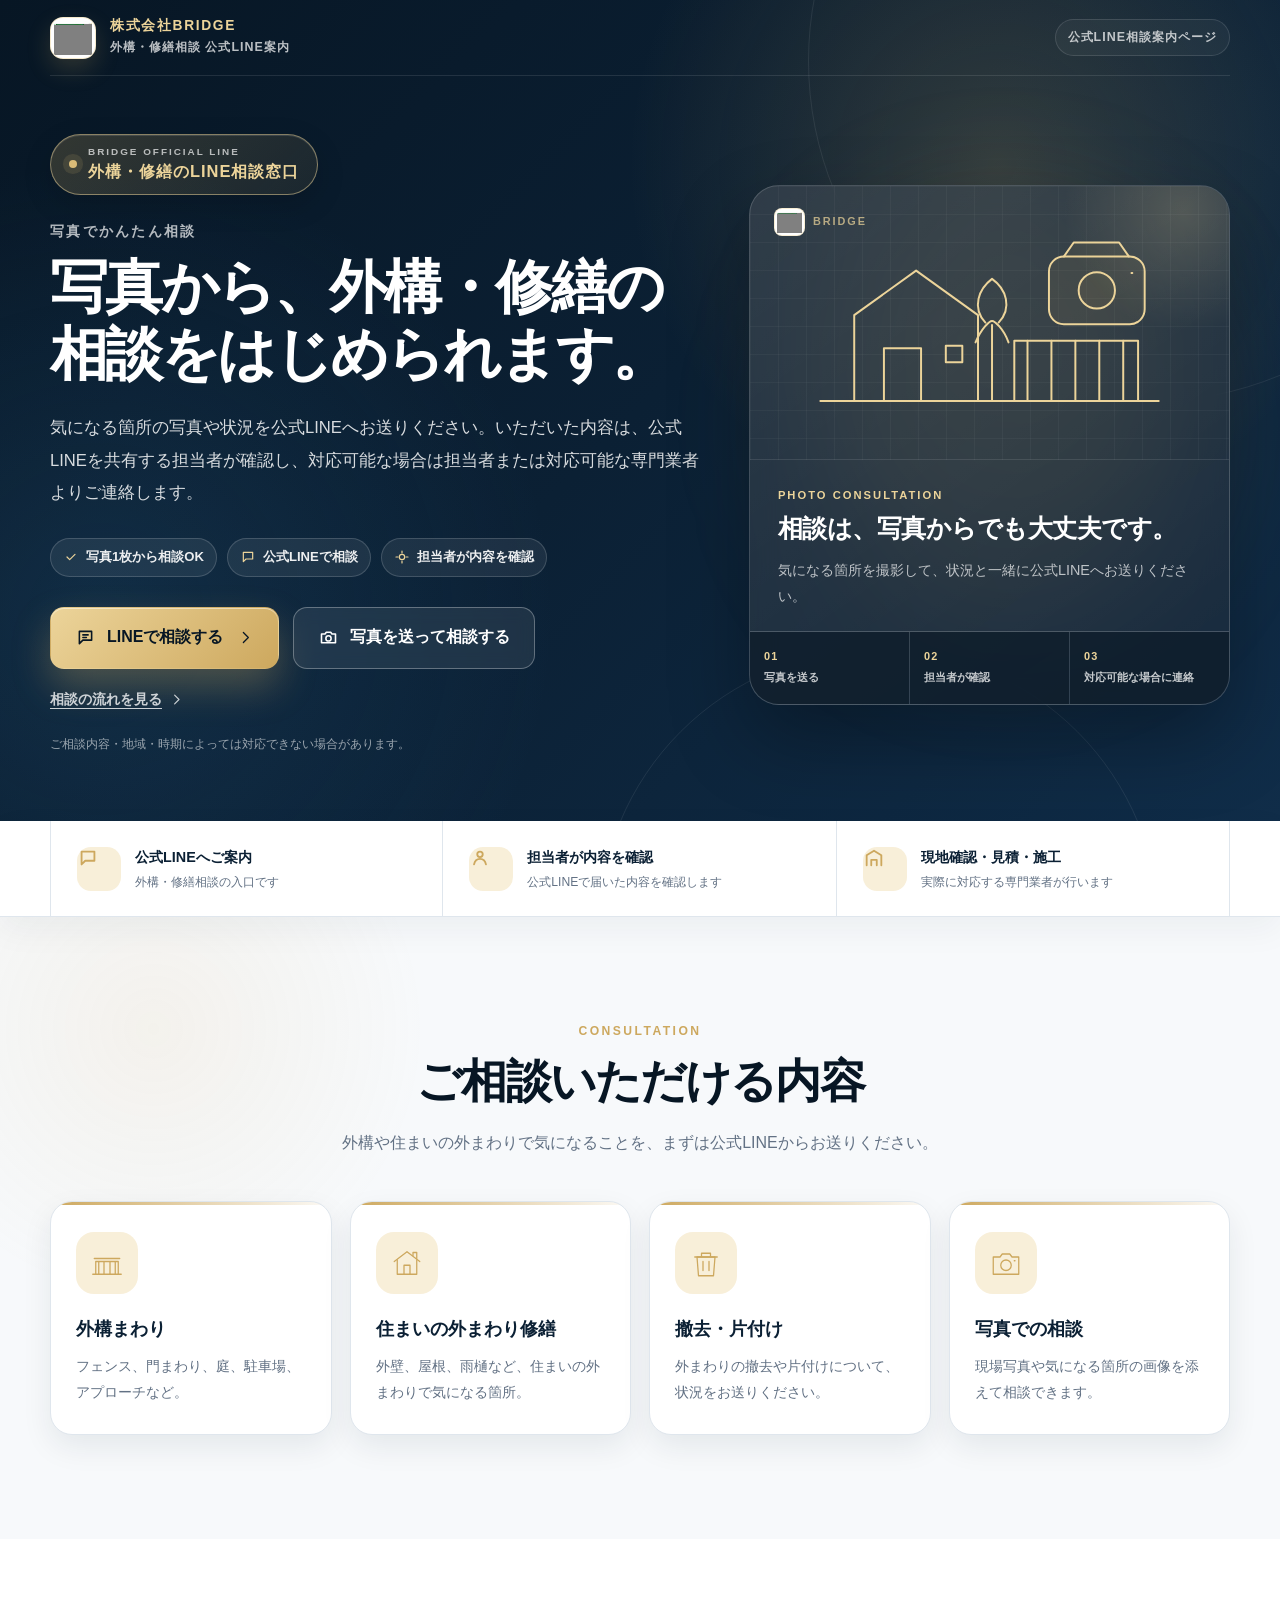
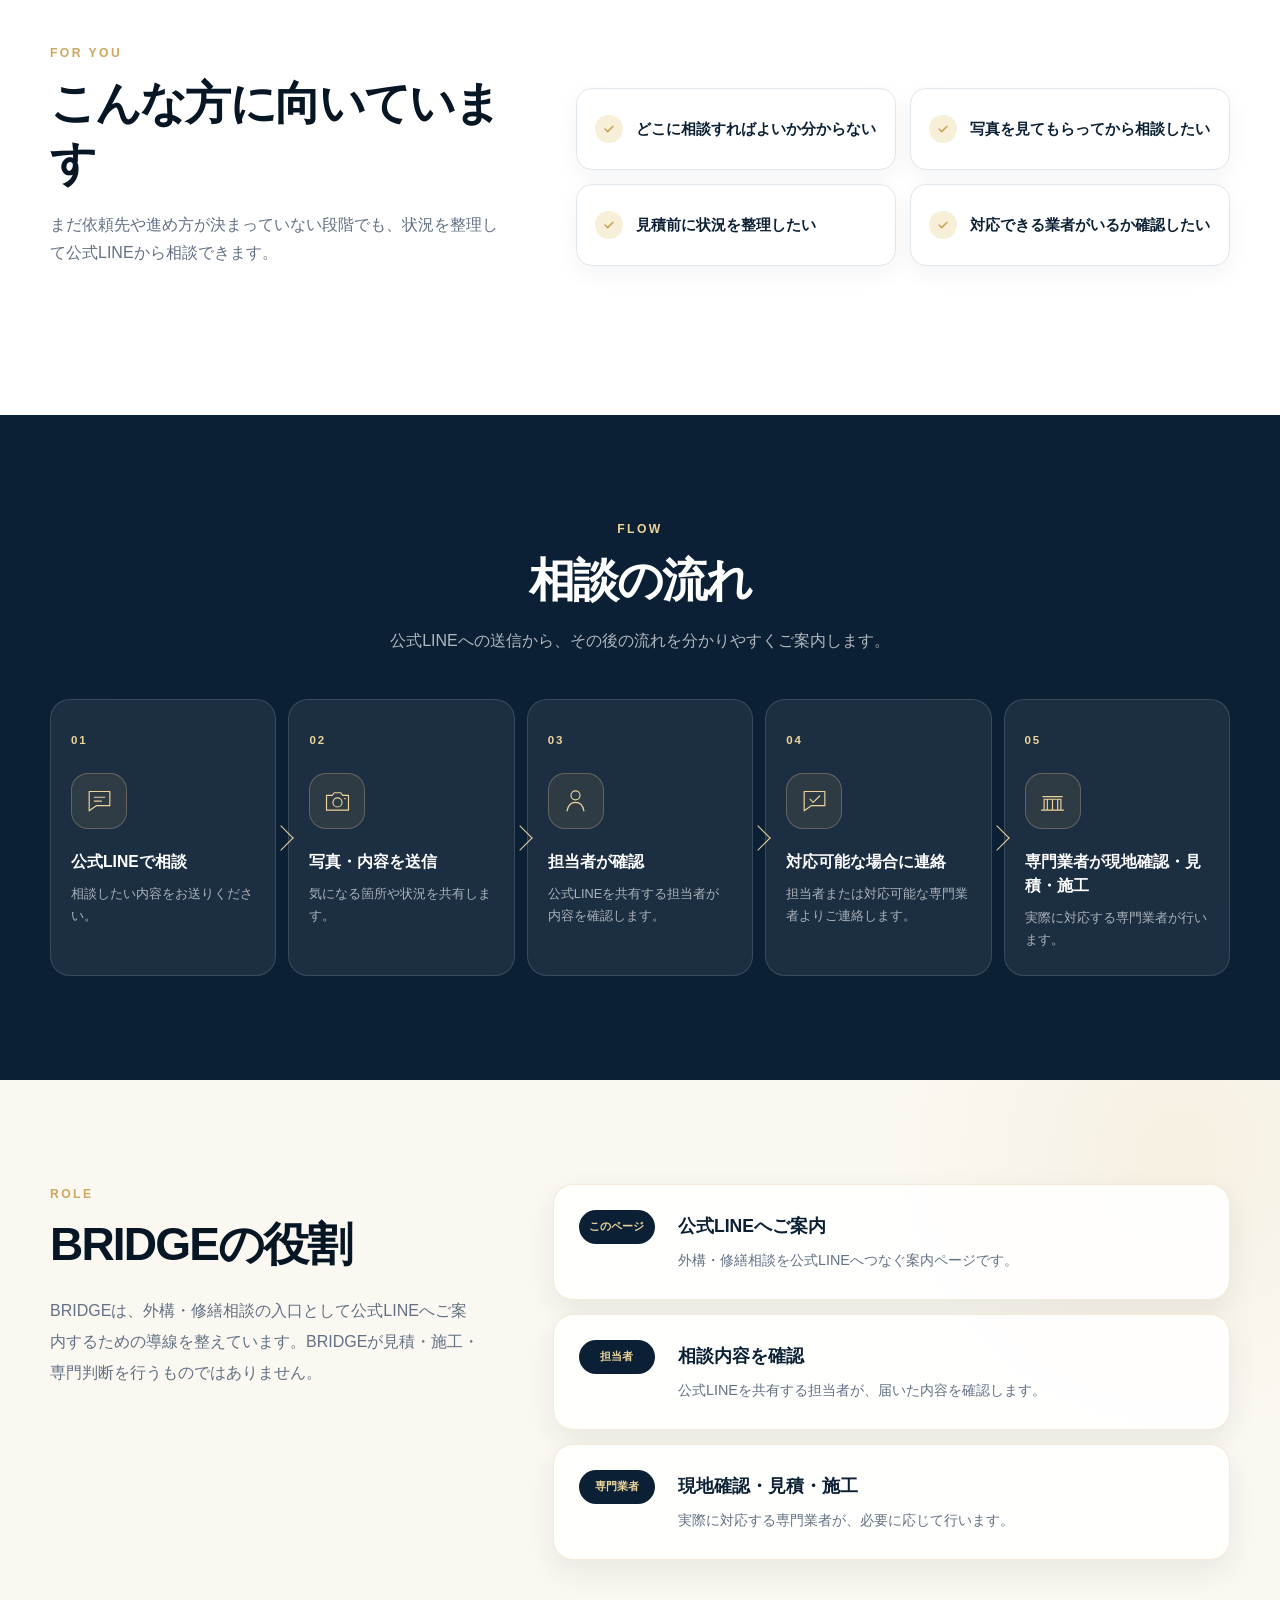
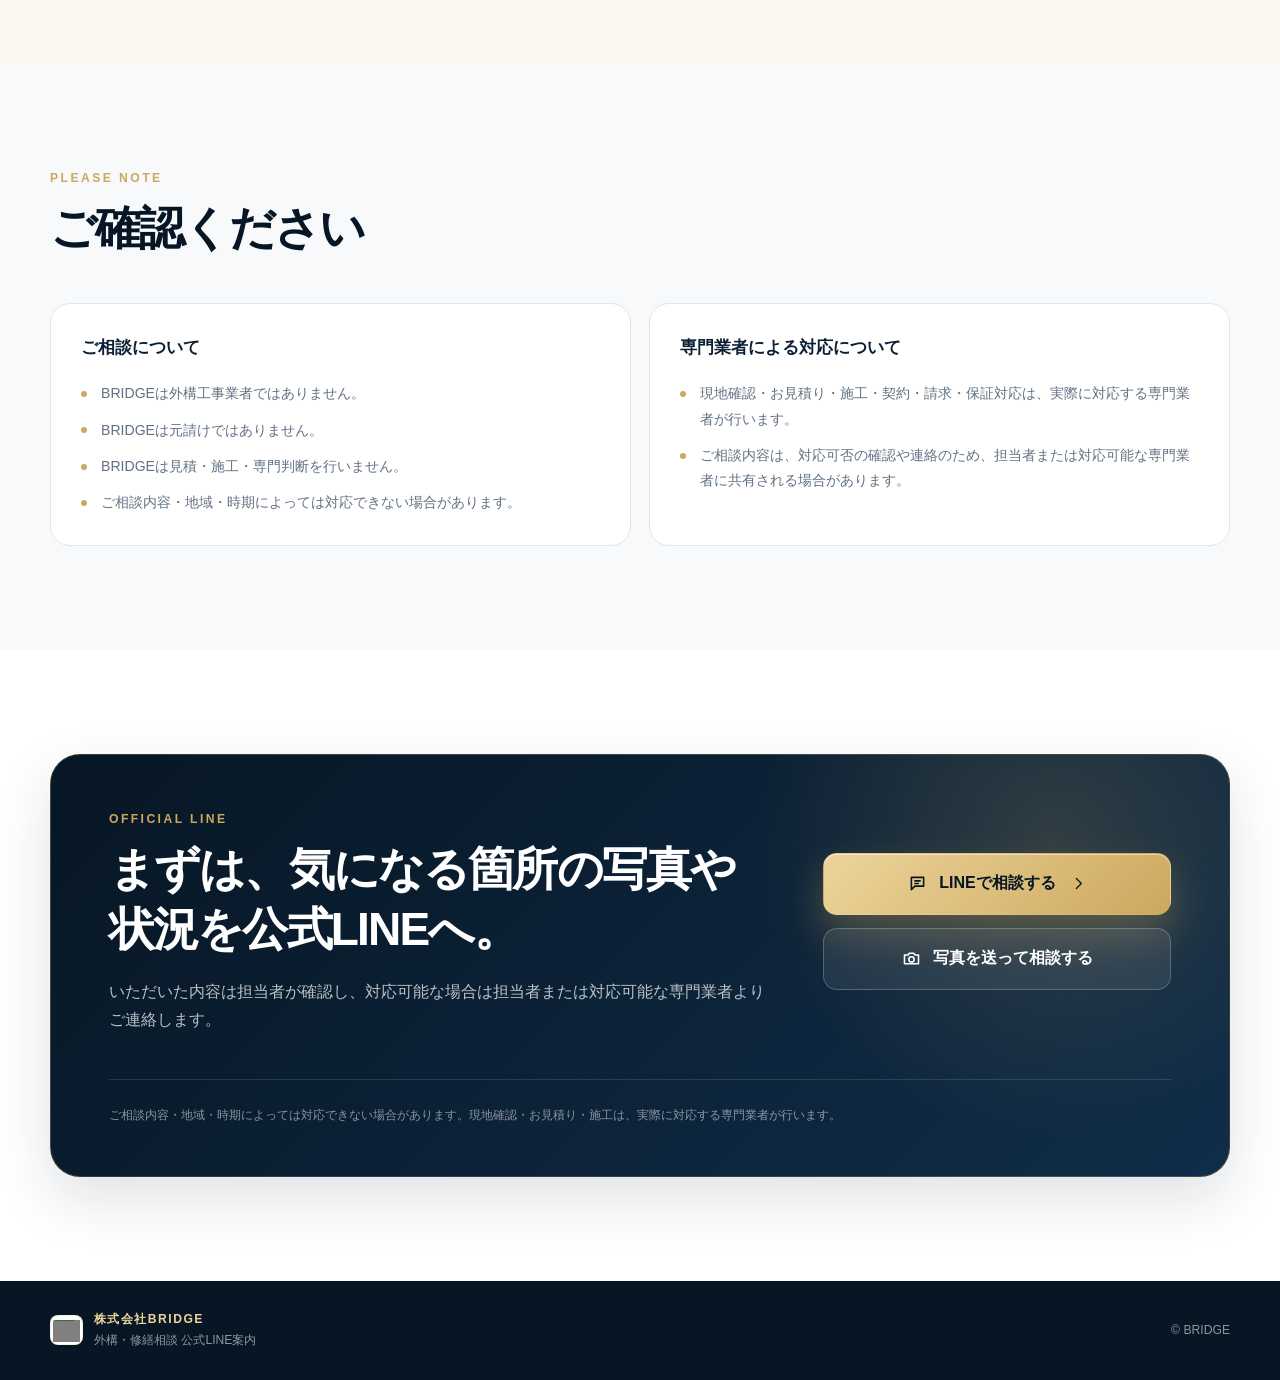
==== commit a63db220: "Use official BRIDGE logo image" ====
--- a/products/estimate-front/index.html
+++ b/products/estimate-front/index.html
@@ -17,7 +17,9 @@
       <div class="ef-container">
         <div class="ef-brand-row">
           <a class="ef-brand" href="#top" aria-label="BRIDGE 外構・修繕相談 公式LINE案内">
-            <span class="ef-brand__mark" aria-hidden="true">B</span>
+            <span class="ef-brand__mark">
+              <img src="./assets/bridge-logo.jpg" alt="BRIDGEロゴ">
+            </span>
             <span class="ef-brand__text">
               <span class="ef-brand__company">株式会社BRIDGE</span>
               <span class="ef-brand__description">外構・修繕相談 公式LINE案内</span>
@@ -104,8 +106,10 @@
           <div class="ef-hero-visual" aria-label="写真を公式LINEへ送って相談するイメージ">
             <div class="ef-hero-visual__glow" aria-hidden="true"></div>
             <div class="ef-hero-visual__card">
-              <div class="ef-hero-visual__brand" aria-hidden="true">
-                <span class="ef-hero-visual__brand-mark">B</span>
+              <div class="ef-hero-visual__brand">
+                <span class="ef-hero-visual__brand-mark">
+                  <img src="./assets/bridge-logo.jpg" alt="">
+                </span>
                 <span>BRIDGE</span>
               </div>
               <div class="ef-hero-visual__art" aria-hidden="true">
@@ -475,7 +479,9 @@
     <footer class="ef-footer">
       <div class="ef-container ef-footer__inner">
         <div class="ef-footer__brand-lockup">
-          <span class="ef-footer__mark" aria-hidden="true">B</span>
+          <span class="ef-footer__mark">
+            <img src="./assets/bridge-logo.jpg" alt="BRIDGEロゴ">
+          </span>
           <div>
             <p class="ef-footer__brand">株式会社BRIDGE</p>
             <p>外構・修繕相談 公式LINE案内</p>
--- a/products/estimate-front/style.css
+++ b/products/estimate-front/style.css
@@ -123,11 +123,39 @@
   text-decoration: none;
 }
 
-.ef-brand__name {
+.ef-brand__mark {
+  display: inline-flex;
+  flex: 0 0 auto;
+  align-items: center;
+  justify-content: center;
+  width: 46px;
+  height: 42px;
+  padding: 3px;
+  overflow: hidden;
+  border: 1px solid rgba(236, 212, 154, 0.5);
+  border-radius: 13px;
+  background: #fff;
+  box-shadow: 0 10px 24px rgba(205, 168, 94, 0.2);
+}
+
+.ef-brand__mark img {
+  display: block;
+  width: 100%;
+  height: 100%;
+  object-fit: contain;
+}
+
+.ef-brand__text {
+  display: grid;
+  gap: 2px;
+}
+
+.ef-brand__company {
   color: var(--ef-gold-300);
-  font-size: 1.15rem;
+  font-size: 0.86rem;
   font-weight: 900;
   letter-spacing: 0.12em;
+  line-height: 1.3;
 }
 
 .ef-brand__description,
@@ -138,6 +166,13 @@
   letter-spacing: 0.08em;
 }
 
+.ef-brand-row__company {
+  padding: 7px 12px;
+  border: 1px solid rgba(255, 255, 255, 0.12);
+  border-radius: 999px;
+  background: rgba(255, 255, 255, 0.04);
+}
+
 .ef-hero__grid {
   display: grid;
   grid-template-columns: minmax(0, 1.15fr) minmax(340px, 0.85fr);
@@ -158,15 +193,16 @@
   align-items: center;
   gap: 11px;
   margin: 0 0 24px;
-  padding: 12px 18px;
+  padding: 11px 18px 12px;
   border: 1px solid rgba(236, 212, 154, 0.5);
   border-radius: 999px;
   background: linear-gradient(135deg, rgba(205, 168, 94, 0.22), rgba(205, 168, 94, 0.09));
   box-shadow: 0 10px 30px rgba(0, 0, 0, 0.14), inset 0 1px rgba(255, 255, 255, 0.12);
   color: var(--ef-gold-300);
-  font-size: 1rem;
+  font-size: 1.03rem;
   font-weight: 900;
-  letter-spacing: 0.08em;
+  letter-spacing: 0.06em;
+  line-height: 1.35;
 }
 
 .ef-hero-badge__dot {
@@ -175,6 +211,15 @@
   border-radius: 50%;
   background: var(--ef-gold-400);
   box-shadow: 0 0 0 6px rgba(218, 187, 119, 0.12);
+}
+
+.ef-hero-badge strong {
+  display: block;
+  margin-bottom: 1px;
+  color: rgba(255, 255, 255, 0.68);
+  font-size: 0.62rem;
+  letter-spacing: 0.2em;
+  line-height: 1.3;
 }
 
 .ef-hero__kicker {
@@ -193,6 +238,10 @@
   font-weight: 900;
   letter-spacing: -0.045em;
   line-height: 1.16;
+}
+
+.ef-nowrap {
+  white-space: nowrap;
 }
 
 .ef-hero__lead {
@@ -368,6 +417,41 @@
   background: radial-gradient(circle, rgba(236, 212, 154, 0.2), transparent 68%);
   content: "";
   pointer-events: none;
+}
+
+.ef-hero-visual__brand {
+  position: absolute;
+  top: 22px;
+  left: 24px;
+  z-index: 2;
+  display: inline-flex;
+  align-items: center;
+  gap: 8px;
+  color: rgba(236, 212, 154, 0.72);
+  font-size: 0.68rem;
+  font-weight: 900;
+  letter-spacing: 0.18em;
+  line-height: 1;
+}
+
+.ef-hero-visual__brand-mark {
+  display: inline-flex;
+  align-items: center;
+  justify-content: center;
+  width: 31px;
+  height: 28px;
+  padding: 2px;
+  overflow: hidden;
+  border: 1px solid rgba(236, 212, 154, 0.42);
+  border-radius: 8px;
+  background: #fff;
+}
+
+.ef-hero-visual__brand-mark img {
+  display: block;
+  width: 100%;
+  height: 100%;
+  object-fit: contain;
 }
 
 .ef-hero-visual__art {
@@ -965,6 +1049,33 @@
   gap: 18px;
 }
 
+.ef-footer__brand-lockup {
+  display: inline-flex;
+  align-items: center;
+  gap: 11px;
+}
+
+.ef-footer__mark {
+  display: inline-flex;
+  flex: 0 0 auto;
+  align-items: center;
+  justify-content: center;
+  width: 33px;
+  height: 30px;
+  padding: 2px;
+  overflow: hidden;
+  border: 1px solid rgba(236, 212, 154, 0.38);
+  border-radius: 8px;
+  background: #fff;
+}
+
+.ef-footer__mark img {
+  display: block;
+  width: 100%;
+  height: 100%;
+  object-fit: contain;
+}
+
 .ef-footer p {
   margin: 0;
   font-size: 0.76rem;
@@ -1089,8 +1200,15 @@
     gap: 9px;
   }
 
-  .ef-brand__name {
-    font-size: 1rem;
+  .ef-brand__mark {
+    width: 40px;
+    height: 36px;
+    border-radius: 11px;
+  }
+
+  .ef-brand__company {
+    font-size: 0.74rem;
+    letter-spacing: 0.08em;
   }
 
   .ef-brand__description {
@@ -1114,9 +1232,14 @@
 
   .ef-hero-badge {
     margin-bottom: 20px;
-    padding: 11px 14px;
+    padding: 10px 14px 11px;
     font-size: 0.88rem;
     letter-spacing: 0.04em;
+  }
+
+  .ef-hero-badge strong {
+    font-size: 0.56rem;
+    letter-spacing: 0.16em;
   }
 
   .ef-hero__kicker {
@@ -1175,6 +1298,19 @@
 
   .ef-hero-visual__card {
     border-radius: 22px;
+  }
+
+  .ef-hero-visual__brand {
+    top: 15px;
+    left: 15px;
+    gap: 6px;
+    font-size: 0.58rem;
+  }
+
+  .ef-hero-visual__brand-mark {
+    width: 27px;
+    height: 24px;
+    border-radius: 7px;
   }
 
   .ef-hero-visual__art {
@@ -1416,6 +1552,10 @@
   .ef-footer__inner {
     display: grid;
     gap: 3px;
+  }
+
+  .ef-footer__brand-lockup {
+    gap: 9px;
   }
 
   .ef-footer__copyright {
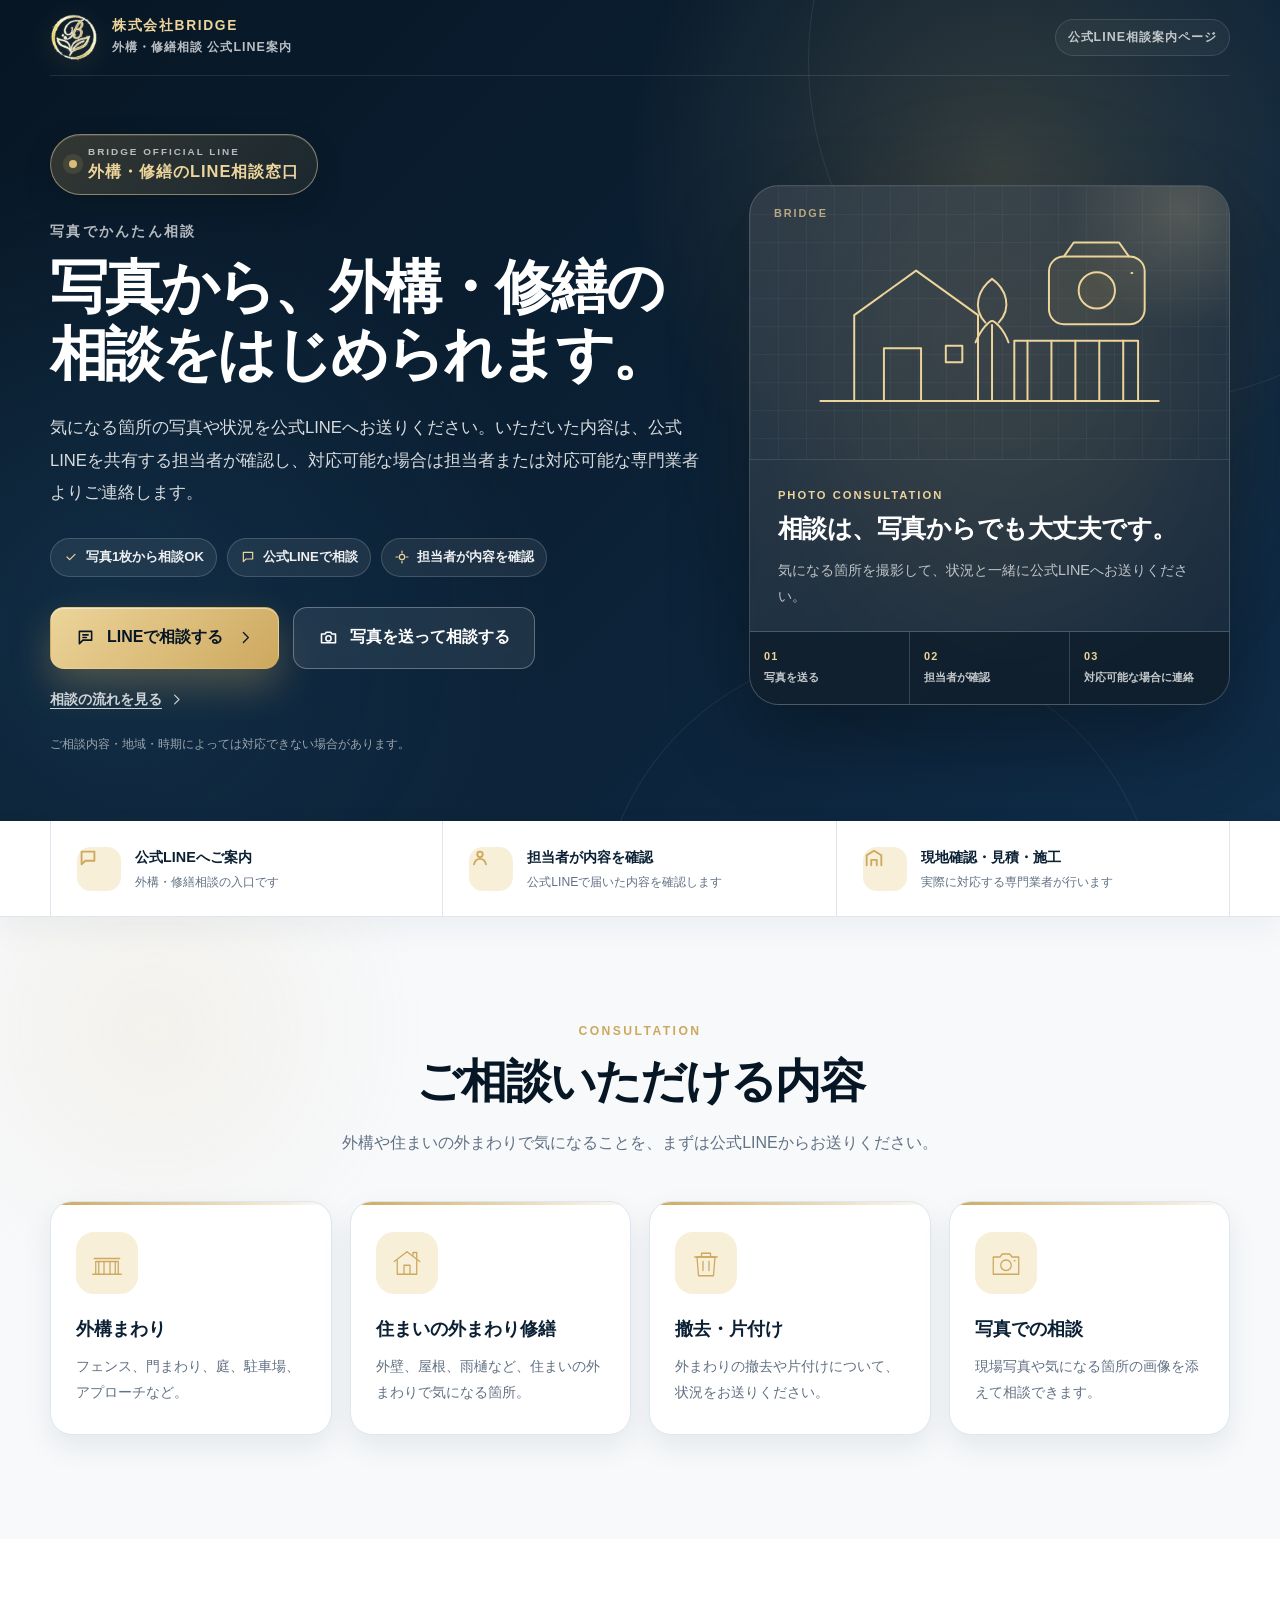
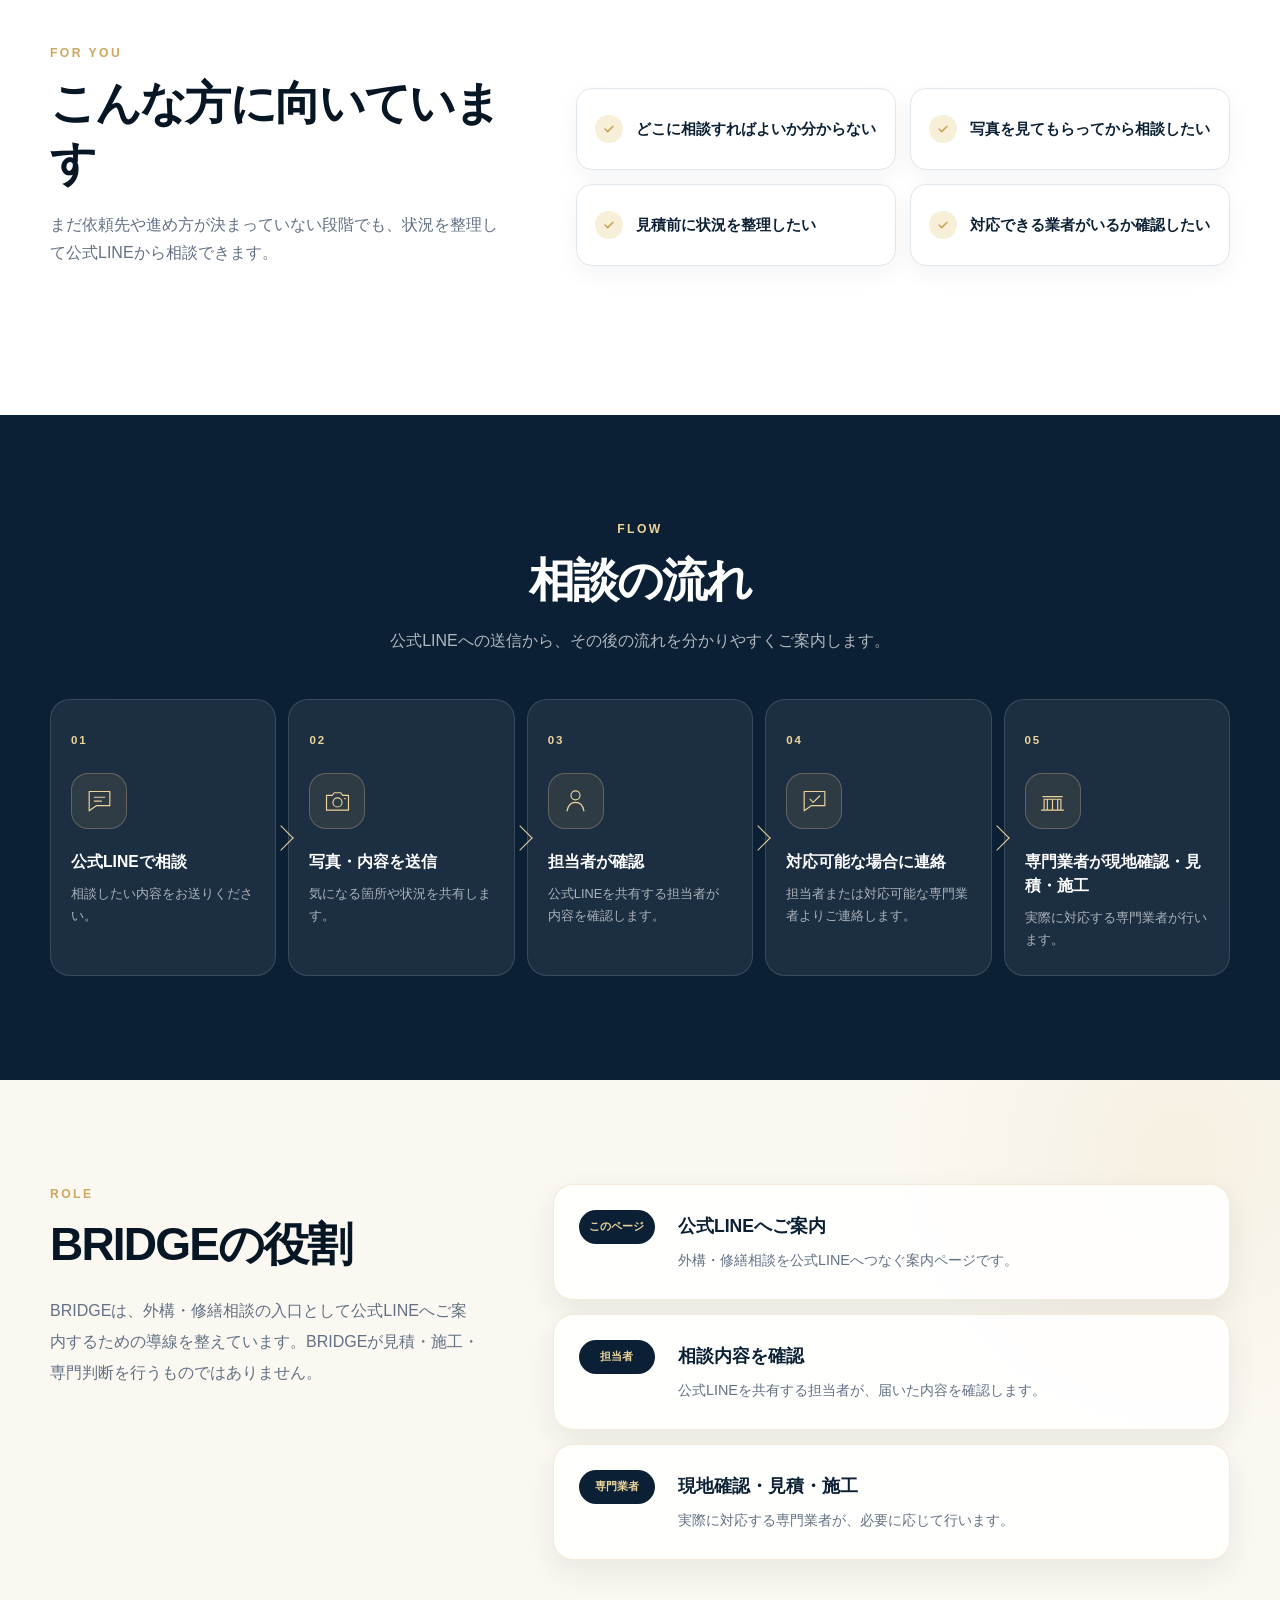
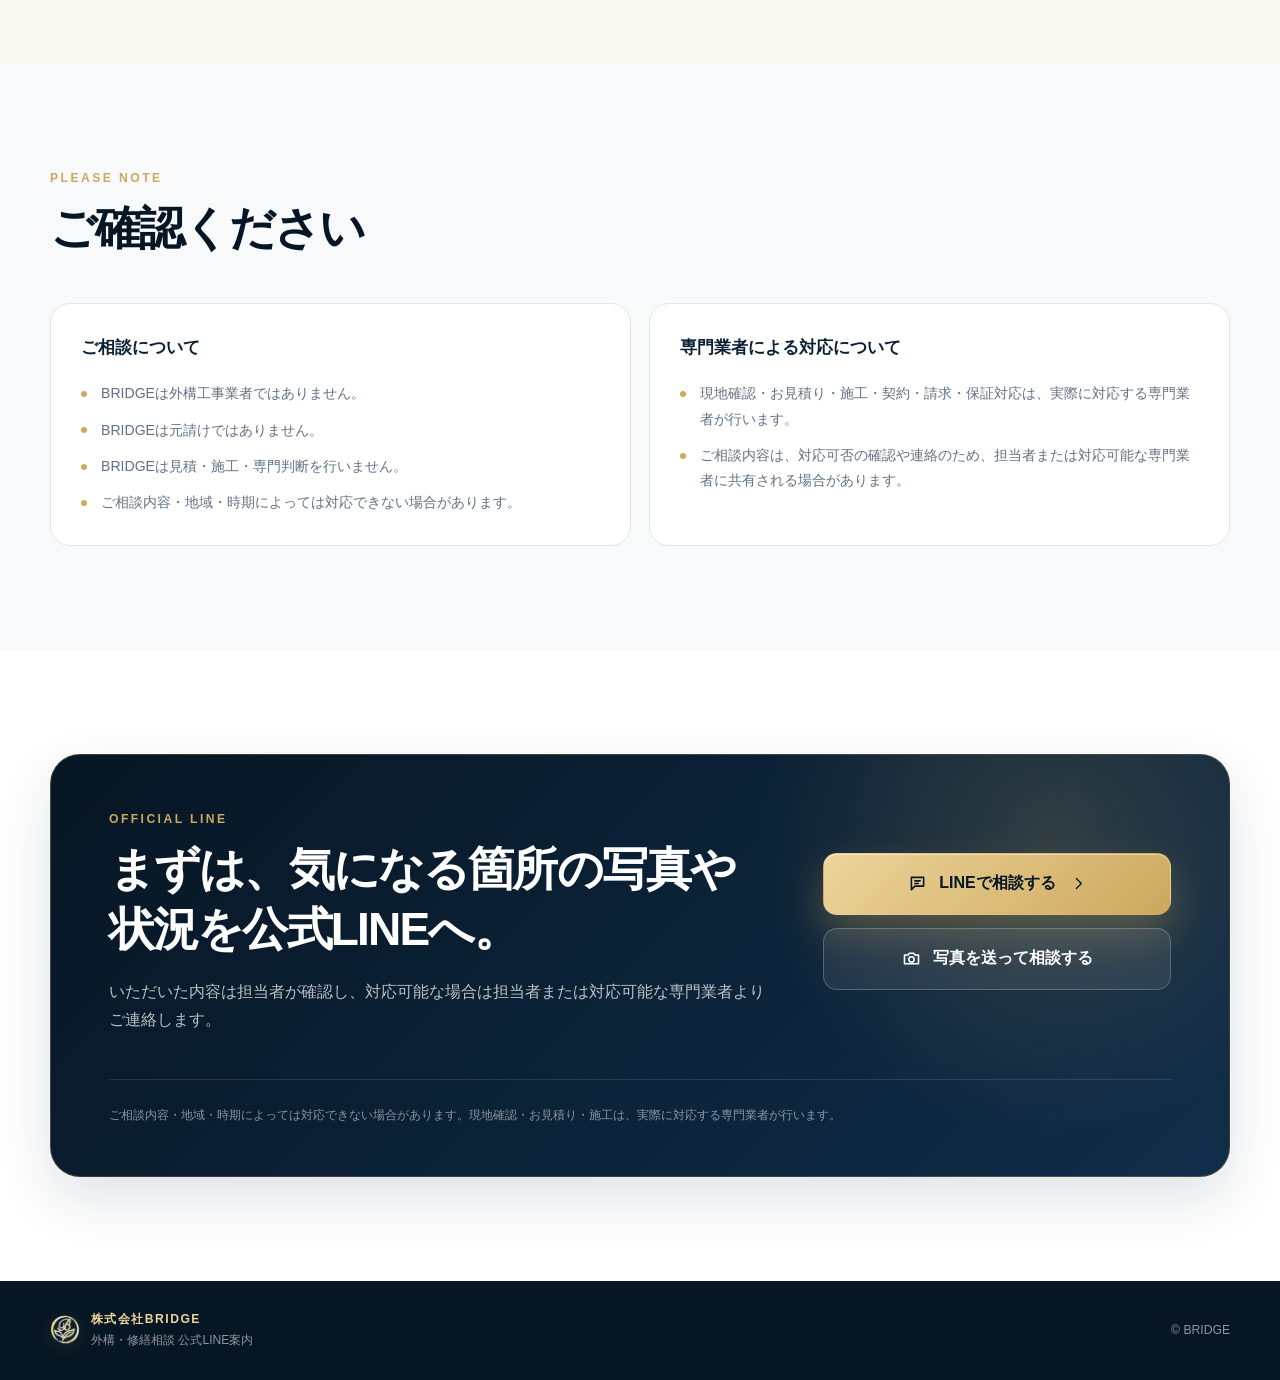
==== commit 594a1e22: "Use transparent BRIDGE logo without placeholder frame" ====
--- a/products/estimate-front/index.html
+++ b/products/estimate-front/index.html
@@ -18,7 +18,7 @@
         <div class="ef-brand-row">
           <a class="ef-brand" href="#top" aria-label="BRIDGE 外構・修繕相談 公式LINE案内">
             <span class="ef-brand__mark">
-              <img src="./assets/bridge-logo.jpg" alt="BRIDGEロゴ">
+              <img src="./assets/bridge-logo.png" alt="BRIDGEロゴ">
             </span>
             <span class="ef-brand__text">
               <span class="ef-brand__company">株式会社BRIDGE</span>
@@ -107,9 +107,6 @@
             <div class="ef-hero-visual__glow" aria-hidden="true"></div>
             <div class="ef-hero-visual__card">
               <div class="ef-hero-visual__brand">
-                <span class="ef-hero-visual__brand-mark">
-                  <img src="./assets/bridge-logo.jpg" alt="">
-                </span>
                 <span>BRIDGE</span>
               </div>
               <div class="ef-hero-visual__art" aria-hidden="true">
@@ -480,7 +477,7 @@
       <div class="ef-container ef-footer__inner">
         <div class="ef-footer__brand-lockup">
           <span class="ef-footer__mark">
-            <img src="./assets/bridge-logo.jpg" alt="BRIDGEロゴ">
+            <img src="./assets/bridge-logo.png" alt="BRIDGEロゴ">
           </span>
           <div>
             <p class="ef-footer__brand">株式会社BRIDGE</p>
--- a/products/estimate-front/style.css
+++ b/products/estimate-front/style.css
@@ -128,14 +128,8 @@
   flex: 0 0 auto;
   align-items: center;
   justify-content: center;
-  width: 46px;
-  height: 42px;
-  padding: 3px;
-  overflow: hidden;
-  border: 1px solid rgba(236, 212, 154, 0.5);
-  border-radius: 13px;
-  background: #fff;
-  box-shadow: 0 10px 24px rgba(205, 168, 94, 0.2);
+  width: 48px;
+  height: 48px;
 }
 
 .ef-brand__mark img {
@@ -143,6 +137,7 @@
   width: 100%;
   height: 100%;
   object-fit: contain;
+  filter: drop-shadow(0 6px 14px rgba(218, 187, 119, 0.24));
 }
 
 .ef-brand__text {
@@ -434,26 +429,6 @@
   line-height: 1;
 }
 
-.ef-hero-visual__brand-mark {
-  display: inline-flex;
-  align-items: center;
-  justify-content: center;
-  width: 31px;
-  height: 28px;
-  padding: 2px;
-  overflow: hidden;
-  border: 1px solid rgba(236, 212, 154, 0.42);
-  border-radius: 8px;
-  background: #fff;
-}
-
-.ef-hero-visual__brand-mark img {
-  display: block;
-  width: 100%;
-  height: 100%;
-  object-fit: contain;
-}
-
 .ef-hero-visual__art {
   position: relative;
   min-height: 260px;
@@ -1060,13 +1035,8 @@
   flex: 0 0 auto;
   align-items: center;
   justify-content: center;
-  width: 33px;
+  width: 30px;
   height: 30px;
-  padding: 2px;
-  overflow: hidden;
-  border: 1px solid rgba(236, 212, 154, 0.38);
-  border-radius: 8px;
-  background: #fff;
 }
 
 .ef-footer__mark img {
@@ -1074,6 +1044,7 @@
   width: 100%;
   height: 100%;
   object-fit: contain;
+  filter: drop-shadow(0 4px 10px rgba(218, 187, 119, 0.22));
 }
 
 .ef-footer p {
@@ -1201,9 +1172,8 @@
   }
 
   .ef-brand__mark {
-    width: 40px;
-    height: 36px;
-    border-radius: 11px;
+    width: 42px;
+    height: 42px;
   }
 
   .ef-brand__company {
@@ -1305,12 +1275,6 @@
     left: 15px;
     gap: 6px;
     font-size: 0.58rem;
-  }
-
-  .ef-hero-visual__brand-mark {
-    width: 27px;
-    height: 24px;
-    border-radius: 7px;
   }
 
   .ef-hero-visual__art {
